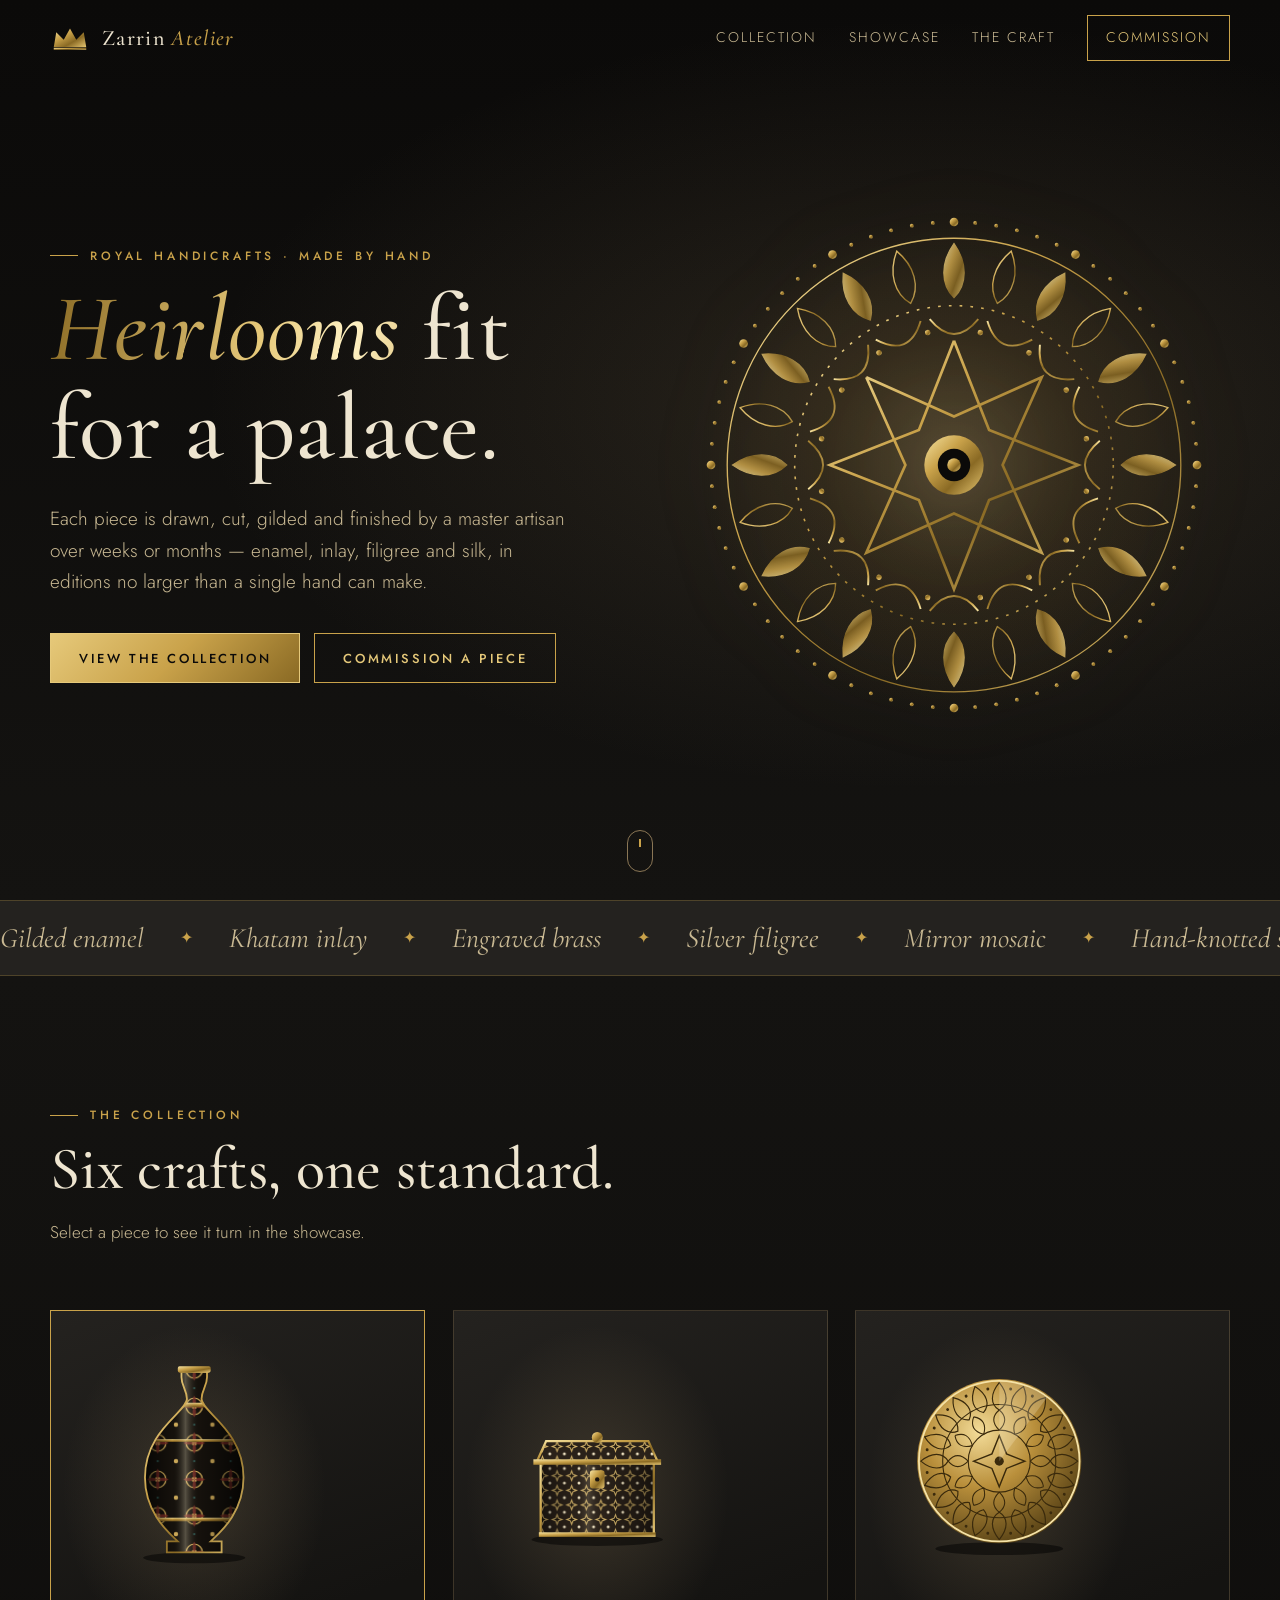
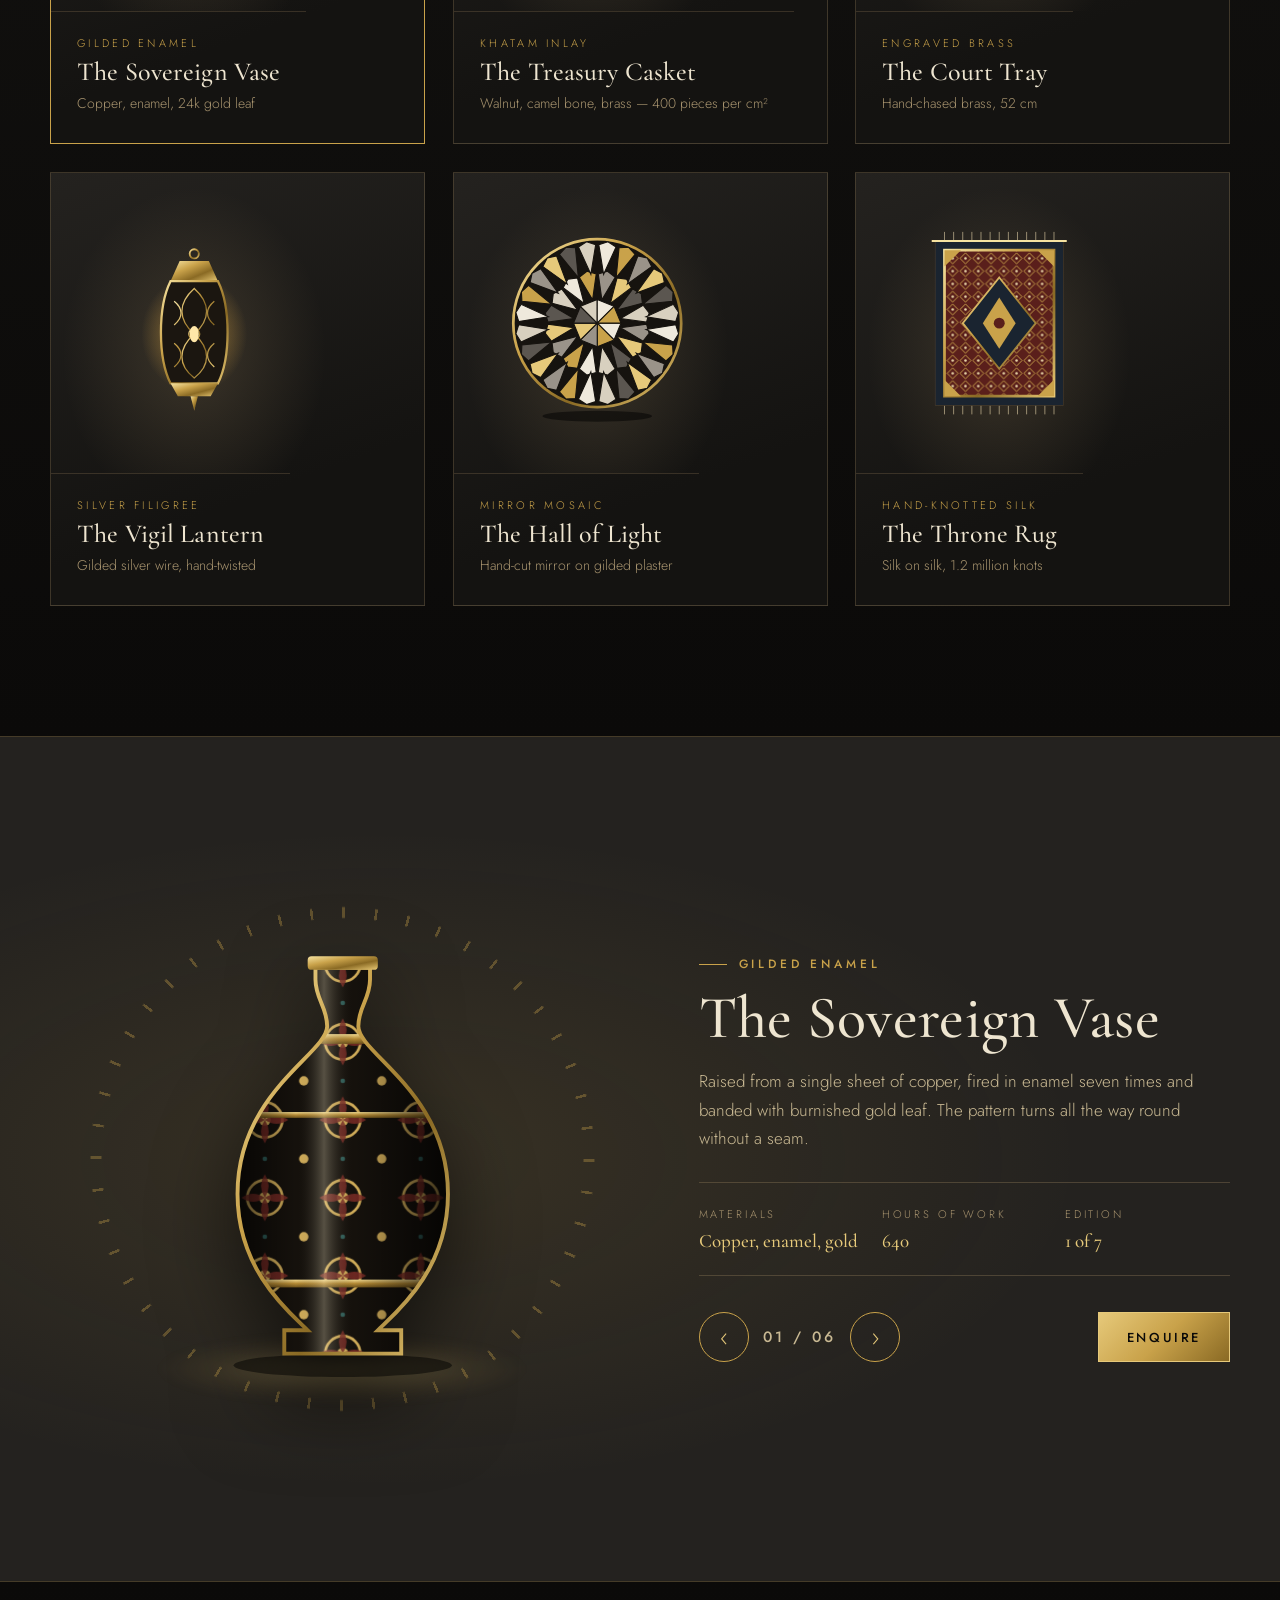
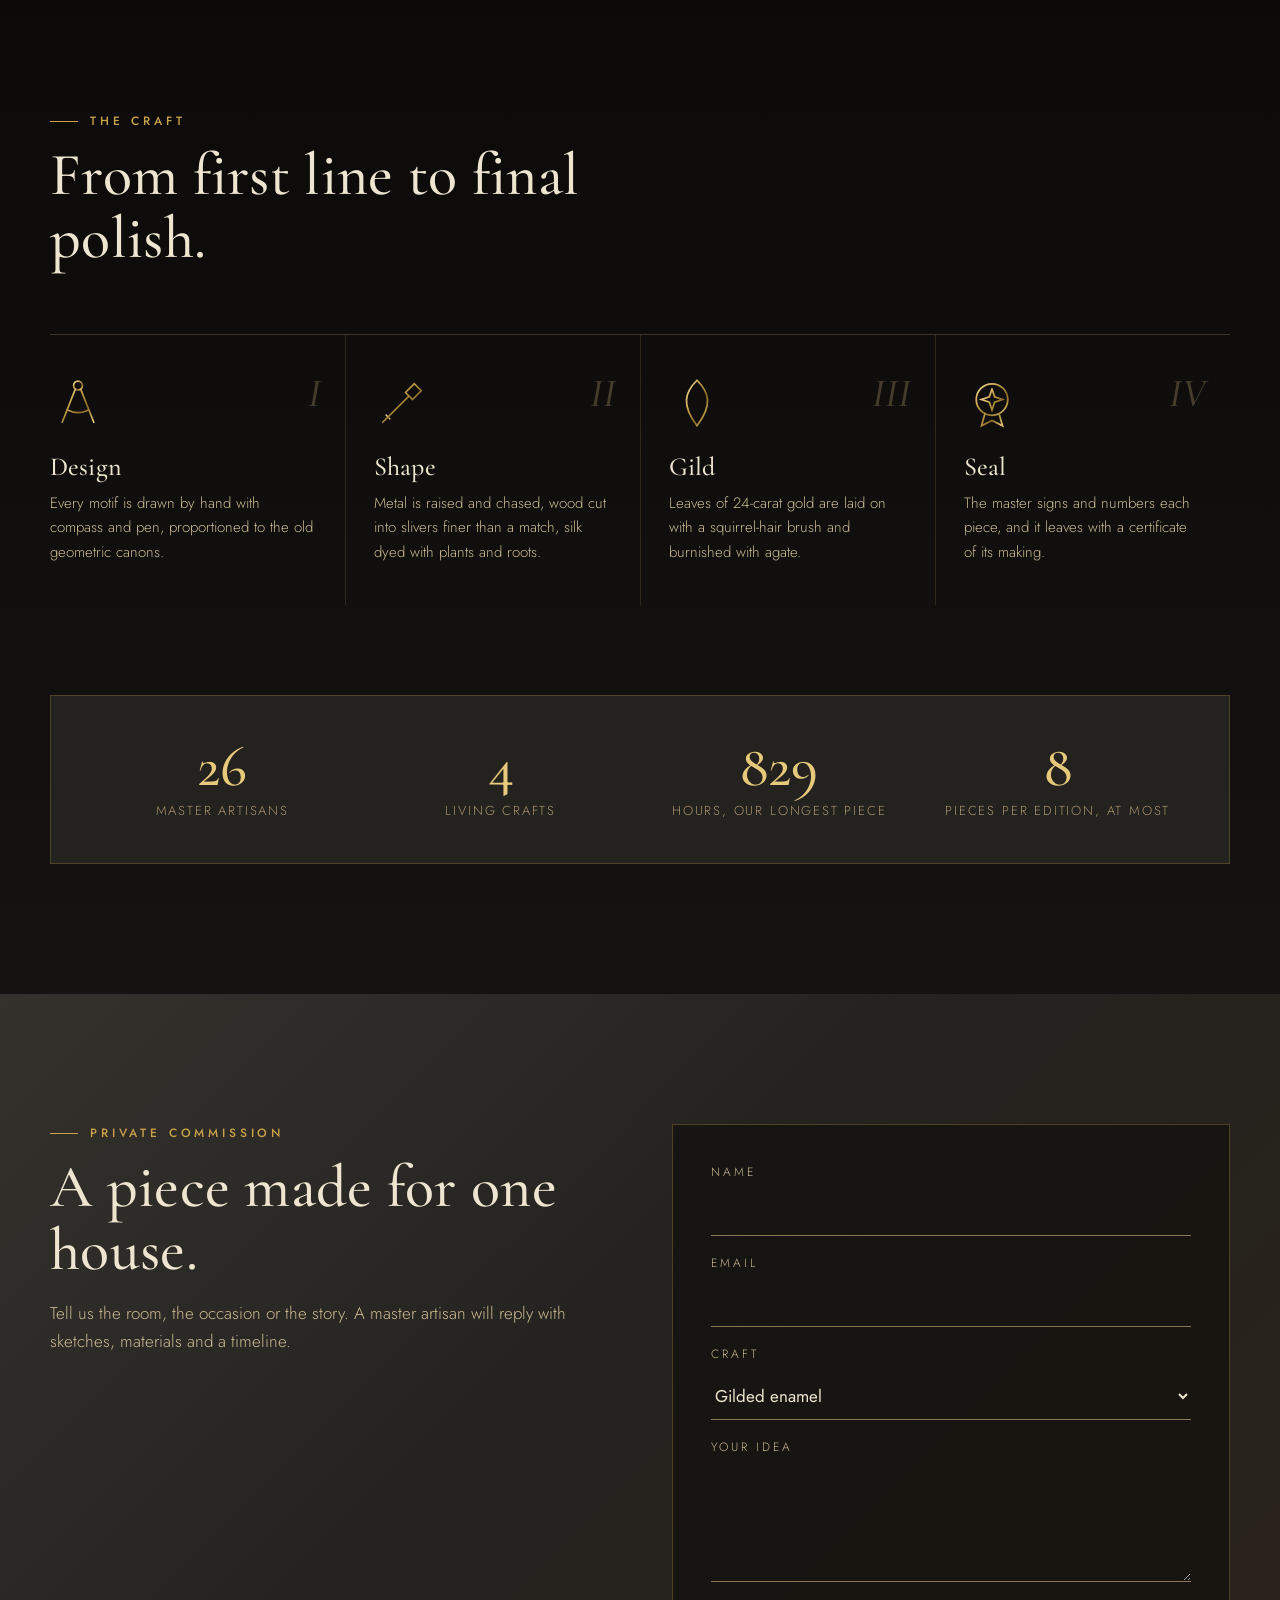
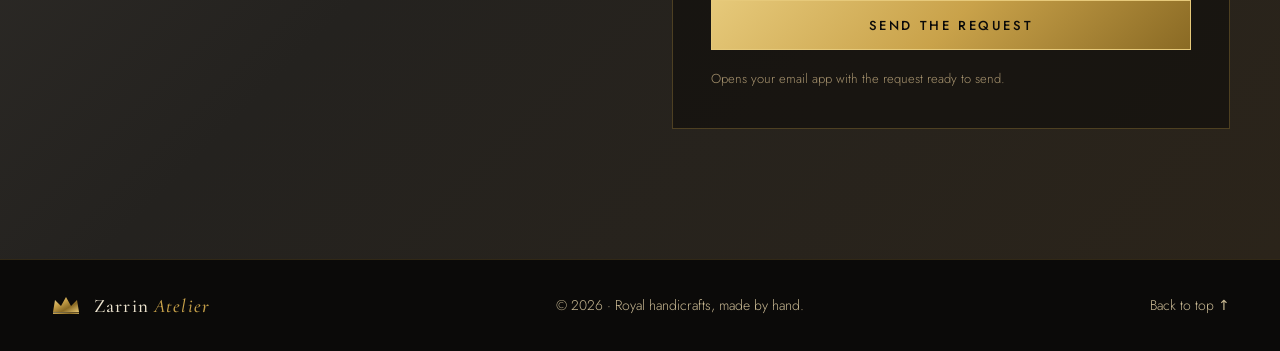
==== royal/index.html @ 79f01ee3 "Add Zarrin Atelier royal handicrafts page at /royal A standalone page in gold, dark gray, dark beige" ====
<!doctype html>
<html lang="en">
<head>
  <meta charset="utf-8">
  <meta name="viewport" content="width=device-width, initial-scale=1">
  <title>Zarrin Atelier — Royal handicrafts</title>
  <meta name="description" content="Zarrin Atelier: royal art pieces made by hand — gilded enamel, inlaid khatam, engraved brass, filigree, mirror mosaic and silk.">
  <meta name="theme-color" content="#0b0a09">
  <link rel="icon" href="data:image/svg+xml,%3Csvg xmlns='http://www.w3.org/2000/svg' viewBox='0 0 64 64'%3E%3Crect width='64' height='64' rx='14' fill='%230b0a09'/%3E%3Cpath d='M12 44 L16 22 L26 32 L32 16 L38 32 L48 22 L52 44 Z' fill='%23c9a24a'/%3E%3C/svg%3E">
  <link rel="preconnect" href="https://fonts.googleapis.com">
  <link rel="preconnect" href="https://fonts.gstatic.com" crossorigin>
  <link href="https://fonts.googleapis.com/css2?family=Cormorant+Garamond:ital,wght@0,400;0,500;0,600;1,400&family=Jost:wght@300;400;500&display=swap" rel="stylesheet">
  <link rel="stylesheet" href="/royal/royal.css?v=1">
  <script>document.documentElement.className += " js";</script>
</head>
<body>

<!-- Shared gold gradients and patterns used by every piece -->
<svg class="defs" aria-hidden="true" width="0" height="0">
  <defs>
    <linearGradient id="gGold" x1="0" y1="0" x2="1" y2="1">
      <stop offset="0" stop-color="#f6e3a1"/>
      <stop offset=".35" stop-color="#c9a24a"/>
      <stop offset=".65" stop-color="#8a6a24"/>
      <stop offset="1" stop-color="#e8c873"/>
    </linearGradient>
    <linearGradient id="gGoldV" x1="0" y1="0" x2="0" y2="1">
      <stop offset="0" stop-color="#f1d98e"/>
      <stop offset=".5" stop-color="#b48a35"/>
      <stop offset="1" stop-color="#6e531c"/>
    </linearGradient>
    <linearGradient id="gCylinder" x1="0" y1="0" x2="1" y2="0">
      <stop offset="0" stop-color="#000" stop-opacity=".78"/>
      <stop offset=".3" stop-color="#000" stop-opacity="0"/>
      <stop offset=".42" stop-color="#fff3d0" stop-opacity=".28"/>
      <stop offset=".55" stop-color="#000" stop-opacity="0"/>
      <stop offset="1" stop-color="#000" stop-opacity=".82"/>
    </linearGradient>
    <linearGradient id="gSheen" x1="0" y1="0" x2="1" y2="0">
      <stop offset="0" stop-color="#fff" stop-opacity="0"/>
      <stop offset=".5" stop-color="#fff6d8" stop-opacity=".55"/>
      <stop offset="1" stop-color="#fff" stop-opacity="0"/>
    </linearGradient>
    <radialGradient id="gGlow" cx=".5" cy=".5" r=".5">
      <stop offset="0" stop-color="#ffe3a0" stop-opacity=".95"/>
      <stop offset=".5" stop-color="#d9a441" stop-opacity=".35"/>
      <stop offset="1" stop-color="#d9a441" stop-opacity="0"/>
    </radialGradient>
    <radialGradient id="gBrass" cx=".38" cy=".32" r=".75">
      <stop offset="0" stop-color="#f3dc98"/>
      <stop offset=".45" stop-color="#b98f3b"/>
      <stop offset="1" stop-color="#4f3b12"/>
    </radialGradient>
    <pattern id="pEnamel" width="40" height="40" patternUnits="userSpaceOnUse">
      <rect width="40" height="40" fill="#15110c"/>
      <circle cx="20" cy="20" r="9" fill="none" stroke="#d4af5a" stroke-width="1.4"/>
      <circle cx="20" cy="20" r="3" fill="#d4af5a"/>
      <path d="M20 8 q4 6 0 12 q-4 -6 0 -12 M20 32 q4 -6 0 -12 q-4 6 0 12 M8 20 q6 4 12 0 q-6 -4 -12 0 M32 20 q-6 4 -12 0 q6 -4 12 0" fill="#7a2a24" opacity=".85"/>
      <circle cx="0" cy="0" r="2.4" fill="#d4af5a"/><circle cx="40" cy="0" r="2.4" fill="#d4af5a"/>
      <circle cx="0" cy="40" r="2.4" fill="#d4af5a"/><circle cx="40" cy="40" r="2.4" fill="#d4af5a"/>
      <circle cx="20" cy="0" r="1.2" fill="#2f5f5a"/><circle cx="20" cy="40" r="1.2" fill="#2f5f5a"/>
    </pattern>
    <pattern id="pKhatam" width="16" height="16" patternUnits="userSpaceOnUse">
      <rect width="16" height="16" fill="#2a2119"/>
      <polygon points="8,1 9.8,6.2 15,8 9.8,9.8 8,15 6.2,9.8 1,8 6.2,6.2" fill="#d6b56a"/>
      <polygon points="8,4.5 9,7 11.5,8 9,9 8,11.5 7,9 4.5,8 7,7" fill="#1a140e"/>
      <circle cx="0" cy="0" r="1.6" fill="#efe2c2"/><circle cx="16" cy="0" r="1.6" fill="#efe2c2"/>
      <circle cx="0" cy="16" r="1.6" fill="#efe2c2"/><circle cx="16" cy="16" r="1.6" fill="#efe2c2"/>
    </pattern>
    <pattern id="pWeave" width="14" height="14" patternUnits="userSpaceOnUse">
      <rect width="14" height="14" fill="#5a1f1b"/>
      <path d="M7 1 L13 7 L7 13 L1 7 Z" fill="none" stroke="#c9a24a" stroke-width="1"/>
      <circle cx="7" cy="7" r="1.4" fill="#e8d6a8"/>
    </pattern>
    <clipPath id="cVase">
      <path d="M86 22 h28 v6 c0 10 -6 14 -6 24 c0 14 46 34 46 86 c0 40 -28 62 -36 70 h12 v12 h-60 v-12 h12 c-8 -8 -36 -30 -36 -70 c0 -52 46 -72 46 -86 c0 -10 -6 -14 -6 -24 z"/>
    </clipPath>
    <clipPath id="cTray"><circle cx="100" cy="120" r="88"/></clipPath>
  </defs>
</svg>

<canvas id="dust" aria-hidden="true"></canvas>

<header class="top" id="top">
  <div class="wrap top-in">
    <a href="#top" class="mark" aria-label="Zarrin Atelier home">
      <svg viewBox="0 0 64 40" aria-hidden="true"><path d="M6 34 L10 10 L22 22 L32 4 L42 22 L54 10 L58 34 Z" fill="url(#gGold)"/><rect x="6" y="35" width="52" height="3" fill="url(#gGold)"/></svg>
      <span>Zarrin <em>Atelier</em></span>
    </a>
    <nav class="nav" id="nav">
      <a href="#collection">Collection</a>
      <a href="#showcase">Showcase</a>
      <a href="#craft">The craft</a>
      <a href="#commission" class="nav-cta">Commission</a>
    </nav>
    <button class="burger" id="burger" aria-label="Menu" aria-expanded="false" aria-controls="nav"><span></span><span></span></button>
  </div>
</header>

<main>

<!-- Hero -->
<section class="hero">
  <div class="wrap hero-in">
    <div class="hero-copy">
      <p class="eyebrow reveal">Royal handicrafts · Made by hand</p>
      <h1 class="reveal"><span class="gold-text">Heirlooms</span> fit for a palace.</h1>
      <p class="lede reveal">Each piece is drawn, cut, gilded and finished by a master artisan over weeks or months — enamel, inlay, filigree and silk, in editions no larger than a single hand can make.</p>
      <div class="hero-actions reveal">
        <a class="btn btn-gold" href="#collection">View the collection</a>
        <a class="btn btn-ghost" href="#commission">Commission a piece</a>
      </div>
    </div>

    <div class="medallion" aria-hidden="true">
      <svg viewBox="-200 -200 400 400">
        <circle r="190" fill="url(#gGlow)" opacity=".18"/>
        <g class="m-ring m-ring-1" id="ringDots"></g>
        <circle r="168" fill="none" stroke="url(#gGold)" stroke-width="1"/>
        <g class="m-ring m-ring-2" id="ringPetals"></g>
        <circle r="118" fill="none" stroke="url(#gGold)" stroke-width="1.2" stroke-dasharray="2 6"/>
        <g class="m-ring m-ring-3" id="ringArcs"></g>
        <path class="m-star draw" pathLength="1" d="M0 -92 L26 -26 L92 0 L26 26 L0 92 L-26 26 L-92 0 L-26 -26 Z M-65 -65 L0 -36 L65 -65 L36 0 L65 65 L0 36 L-65 65 L-36 0 Z" fill="none" stroke="url(#gGold)" stroke-width="2"/>
        <circle class="m-core" r="22" fill="url(#gGold)"/>
        <circle r="12" fill="#0b0a09"/>
        <circle r="5" fill="url(#gGold)"/>
      </svg>
    </div>
  </div>
  <a href="#collection" class="scroll-cue" aria-label="Scroll to the collection"><span></span></a>
</section>

<div class="marquee" aria-hidden="true">
  <div class="marquee-track">
    <span>Gilded enamel</span><i>✦</i><span>Khatam inlay</span><i>✦</i><span>Engraved brass</span><i>✦</i><span>Silver filigree</span><i>✦</i><span>Mirror mosaic</span><i>✦</i><span>Hand-knotted silk</span><i>✦</i>
    <span>Gilded enamel</span><i>✦</i><span>Khatam inlay</span><i>✦</i><span>Engraved brass</span><i>✦</i><span>Silver filigree</span><i>✦</i><span>Mirror mosaic</span><i>✦</i><span>Hand-knotted silk</span><i>✦</i>
  </div>
</div>

<!-- Collection -->
<section class="section" id="collection">
  <div class="wrap">
    <div class="section-head reveal">
      <p class="eyebrow">The collection</p>
      <h2>Six crafts, one standard.</h2>
      <p class="muted">Select a piece to see it turn in the showcase.</p>
    </div>

    <div class="grid" id="grid">

      <button class="piece reveal" data-piece="vase">
        <div class="piece-art">
          <svg viewBox="0 0 200 240" class="art art-vase">
            <ellipse cx="100" cy="226" rx="56" ry="6" fill="#000" opacity=".5"/>
            <g clip-path="url(#cVase)">
              <g class="spin"><rect x="40" y="0" width="170" height="240" fill="url(#pEnamel)"/></g>
              <rect x="40" y="56" width="120" height="5" fill="url(#gGoldV)"/>
              <rect x="40" y="96" width="120" height="3" fill="url(#gGoldV)"/>
              <rect x="40" y="182" width="120" height="4" fill="url(#gGoldV)"/>
              <rect x="40" y="0" width="120" height="240" fill="url(#gCylinder)"/>
              <rect class="sheen" x="-60" y="0" width="50" height="240" fill="url(#gSheen)"/>
            </g>
            <path d="M86 22 h28 v6 c0 10 -6 14 -6 24 c0 14 46 34 46 86 c0 40 -28 62 -36 70 h12 v12 h-60 v-12 h12 c-8 -8 -36 -30 -36 -70 c0 -52 46 -72 46 -86 c0 -10 -6 -14 -6 -24 z" fill="none" stroke="url(#gGold)" stroke-width="2"/>
            <rect x="82" y="16" width="36" height="7" rx="2" fill="url(#gGold)"/>
          </svg>
        </div>
        <div class="piece-info">
          <span class="piece-craft">Gilded enamel</span>
          <h3>The Sovereign Vase</h3>
          <span class="piece-meta">Copper, enamel, 24k gold leaf</span>
        </div>
      </button>

      <button class="piece reveal" data-piece="box">
        <div class="piece-art">
          <svg viewBox="0 0 200 240" class="art art-box">
            <ellipse cx="100" cy="206" rx="72" ry="7" fill="#000" opacity=".5"/>
            <g class="box-glow"><ellipse cx="100" cy="112" rx="58" ry="22" fill="url(#gGlow)"/></g>
            <rect x="38" y="120" width="124" height="80" fill="url(#pKhatam)"/>
            <rect x="38" y="120" width="124" height="80" fill="url(#gCylinder)" opacity=".55"/>
            <rect x="38" y="120" width="124" height="80" fill="none" stroke="url(#gGold)" stroke-width="2.5"/>
            <rect x="92" y="130" width="16" height="20" rx="3" fill="url(#gGold)"/>
            <circle cx="100" cy="140" r="2.4" fill="#1a140e"/>
            <g class="lid">
              <polygon points="34,120 166,120 156,98 44,98" fill="url(#pKhatam)"/>
              <polygon points="34,120 166,120 156,98 44,98" fill="none" stroke="url(#gGold)" stroke-width="2.5"/>
              <rect x="30" y="118" width="140" height="6" fill="url(#gGold)"/>
              <circle cx="100" cy="94" r="6" fill="url(#gGold)"/>
            </g>
            <rect x="36" y="198" width="128" height="5" fill="url(#gGold)"/>
          </svg>
        </div>
        <div class="piece-info">
          <span class="piece-craft">Khatam inlay</span>
          <h3>The Treasury Casket</h3>
          <span class="piece-meta">Walnut, camel bone, brass — 400 pieces per cm²</span>
        </div>
      </button>

      <button class="piece reveal" data-piece="tray">
        <div class="piece-art">
          <svg viewBox="0 0 200 240" class="art art-tray">
            <ellipse cx="100" cy="216" rx="70" ry="7" fill="#000" opacity=".5"/>
            <circle cx="100" cy="120" r="90" fill="url(#gBrass)"/>
            <g clip-path="url(#cTray)">
              <g class="tray-outer"></g>
              <circle cx="100" cy="120" r="62" fill="none" stroke="#3a2a0c" stroke-width="1.2"/>
              <g class="tray-inner"></g>
              <circle cx="100" cy="120" r="34" fill="none" stroke="#3a2a0c" stroke-width="1.2"/>
              <path d="M100 92 L108 112 L128 120 L108 128 L100 148 L92 128 L72 120 L92 112 Z" fill="none" stroke="#3a2a0c" stroke-width="1.6"/>
              <circle cx="100" cy="120" r="5" fill="#3a2a0c"/>
              <g class="tray-sheen"><path d="M100 120 L100 20 A100 100 0 0 1 160 40 Z" fill="#fff6d8" opacity=".22"/></g>
            </g>
            <circle cx="100" cy="120" r="88" fill="none" stroke="#f5e2a6" stroke-width="2"/>
          </svg>
        </div>
        <div class="piece-info">
          <span class="piece-craft">Engraved brass</span>
          <h3>The Court Tray</h3>
          <span class="piece-meta">Hand-chased brass, 52 cm</span>
        </div>
      </button>

      <button class="piece reveal" data-piece="lantern">
        <div class="piece-art">
          <svg viewBox="0 0 200 240" class="art art-lantern">
            <g class="swing">
              <line x1="100" y1="0" x2="100" y2="40" stroke="url(#gGold)" stroke-width="2"/>
              <circle cx="100" cy="44" r="5" fill="none" stroke="url(#gGold)" stroke-width="2"/>
              <ellipse class="flame" cx="100" cy="132" rx="58" ry="64" fill="url(#gGlow)"/>
              <path d="M84 52 h32 l10 22 h-52 z" fill="url(#gGold)"/>
              <path d="M74 74 h52 c14 28 14 84 0 112 h-52 c-14 -28 -14 -84 0 -112 z" fill="#1b1610" stroke="url(#gGold)" stroke-width="2.5"/>
              <g fill="none" stroke="url(#gGold)" stroke-width="1.4" class="filigree">
                <path d="M100 82 c18 16 18 34 0 50 c-18 -16 -18 -34 0 -50 z"/>
                <path d="M100 132 c18 16 18 34 0 48 c-18 -14 -18 -32 0 -48 z"/>
                <path d="M78 96 c10 8 10 18 0 26 M122 96 c-10 8 -10 18 0 26 M78 142 c10 8 10 18 0 26 M122 142 c-10 8 -10 18 0 26"/>
                <circle cx="100" cy="132" r="6"/>
              </g>
              <ellipse class="flame-core" cx="100" cy="132" rx="5" ry="9" fill="#ffe7a8"/>
              <path d="M74 186 h52 l-8 14 h-36 z" fill="url(#gGold)"/>
              <path d="M96 200 h8 l-4 16 z" fill="url(#gGold)"/>
            </g>
          </svg>
        </div>
        <div class="piece-info">
          <span class="piece-craft">Silver filigree</span>
          <h3>The Vigil Lantern</h3>
          <span class="piece-meta">Gilded silver wire, hand-twisted</span>
        </div>
      </button>

      <button class="piece reveal" data-piece="mirror">
        <div class="piece-art">
          <svg viewBox="0 0 200 240" class="art art-mirror">
            <ellipse cx="100" cy="222" rx="60" ry="6" fill="#000" opacity=".5"/>
            <circle cx="100" cy="120" r="92" fill="#16130f" stroke="url(#gGold)" stroke-width="3"/>
            <g class="shards"></g>
            <circle cx="100" cy="120" r="92" fill="none" stroke="url(#gGold)" stroke-width="1" stroke-dasharray="1 5"/>
          </svg>
        </div>
        <div class="piece-info">
          <span class="piece-craft">Mirror mosaic</span>
          <h3>The Hall of Light</h3>
          <span class="piece-meta">Hand-cut mirror on gilded plaster</span>
        </div>
      </button>

      <button class="piece reveal" data-piece="carpet">
        <div class="piece-art">
          <svg viewBox="0 0 200 240" class="art art-carpet">
            <defs>
              <clipPath id="cWeave"><rect class="weave-mask" x="30" y="30" width="140" height="180"/></clipPath>
            </defs>
            <g stroke="#d8c7a0" stroke-width="1" opacity=".7">
              <path d="M40 30 v-10 M50 30 v-10 M60 30 v-10 M70 30 v-10 M80 30 v-10 M90 30 v-10 M100 30 v-10 M110 30 v-10 M120 30 v-10 M130 30 v-10 M140 30 v-10 M150 30 v-10 M160 30 v-10"/>
              <path d="M40 210 v10 M50 210 v10 M60 210 v10 M70 210 v10 M80 210 v10 M90 210 v10 M100 210 v10 M110 210 v10 M120 210 v10 M130 210 v10 M140 210 v10 M150 210 v10 M160 210 v10"/>
            </g>
            <rect x="30" y="30" width="140" height="180" fill="#231c15" stroke="#4a3e2e" stroke-width="1"/>
            <g clip-path="url(#cWeave)">
              <rect x="30" y="30" width="140" height="180" fill="#1a2430"/>
              <rect x="40" y="40" width="120" height="160" fill="url(#pWeave)"/>
              <rect x="40" y="40" width="120" height="160" fill="none" stroke="url(#gGold)" stroke-width="3"/>
              <path d="M100 70 L140 120 L100 170 L60 120 Z" fill="#1a2430" stroke="url(#gGold)" stroke-width="2"/>
              <path d="M100 92 L118 120 L100 148 L82 120 Z" fill="#c9a24a"/>
              <circle cx="100" cy="120" r="6" fill="#5a1f1b"/>
              <path d="M40 40 l18 0 l-18 18 z M160 40 l-18 0 l18 18 z M40 200 l18 0 l-18 -18 z M160 200 l-18 0 l18 -18 z" fill="#c9a24a"/>
            </g>
            <line class="shuttle" x1="26" x2="174" y1="30" y2="30" stroke="#f6e3a1" stroke-width="2"/>
          </svg>
        </div>
        <div class="piece-info">
          <span class="piece-craft">Hand-knotted silk</span>
          <h3>The Throne Rug</h3>
          <span class="piece-meta">Silk on silk, 1.2 million knots</span>
        </div>
      </button>

    </div>
  </div>
</section>

<!-- Showcase -->
<section class="section showcase" id="showcase">
  <div class="wrap showcase-in">
    <div class="stage reveal" id="stage" aria-live="polite">
      <div class="stage-plinth"></div>
      <div class="stage-art" id="stageArt"></div>
      <div class="stage-ring"></div>
    </div>
    <div class="stage-copy reveal">
      <p class="eyebrow" id="sCraft">Gilded enamel</p>
      <h2 id="sName">The Sovereign Vase</h2>
      <p class="muted" id="sStory"></p>
      <dl class="specs">
        <div><dt>Materials</dt><dd id="sMat"></dd></div>
        <div><dt>Hours of work</dt><dd id="sHours"></dd></div>
        <div><dt>Edition</dt><dd id="sEd"></dd></div>
      </dl>
      <div class="stage-nav">
        <button class="round" id="prev" aria-label="Previous piece">‹</button>
        <span class="stage-count" id="sCount">01 / 06</span>
        <button class="round" id="next" aria-label="Next piece">›</button>
        <a class="btn btn-gold" href="#commission" id="sAsk">Enquire</a>
      </div>
    </div>
  </div>
</section>

<!-- Craft -->
<section class="section" id="craft">
  <div class="wrap">
    <div class="section-head reveal">
      <p class="eyebrow">The craft</p>
      <h2>From first line to final polish.</h2>
    </div>
    <ol class="steps">
      <li class="step reveal">
        <svg viewBox="0 0 64 64" aria-hidden="true"><g class="draw-on" fill="none" stroke="url(#gGold)" stroke-width="2" stroke-linecap="round"><circle cx="32" cy="12" r="5" pathLength="1"/><path d="M29 16 L14 54 M35 16 L50 54 M20 40 Q32 46 44 40" pathLength="1"/></g></svg>
        <span class="step-n">I</span>
        <h3>Design</h3>
        <p>Every motif is drawn by hand with compass and pen, proportioned to the old geometric canons.</p>
      </li>
      <li class="step reveal">
        <svg viewBox="0 0 64 64" aria-hidden="true"><g class="draw-on" fill="none" stroke="url(#gGold)" stroke-width="2" stroke-linecap="round"><path d="M10 54 L40 24 M36 20 L44 28 L54 18 L46 10 Z" pathLength="1"/><path d="M14 46 l4 4" pathLength="1"/></g></svg>
        <span class="step-n">II</span>
        <h3>Shape</h3>
        <p>Metal is raised and chased, wood cut into slivers finer than a match, silk dyed with plants and roots.</p>
      </li>
      <li class="step reveal">
        <svg viewBox="0 0 64 64" aria-hidden="true"><g class="draw-on" fill="none" stroke="url(#gGold)" stroke-width="2" stroke-linecap="round"><path d="M32 6 C46 20 50 34 32 58 C14 34 18 20 32 6 Z" pathLength="1"/><path d="M32 18 V50" pathLength="1"/></g></svg>
        <span class="step-n">III</span>
        <h3>Gild</h3>
        <p>Leaves of 24-carat gold are laid on with a squirrel-hair brush and burnished with agate.</p>
      </li>
      <li class="step reveal">
        <svg viewBox="0 0 64 64" aria-hidden="true"><g class="draw-on" fill="none" stroke="url(#gGold)" stroke-width="2" stroke-linecap="round"><circle cx="32" cy="28" r="18" pathLength="1"/><path d="M32 16 L35 25 L44 28 L35 31 L32 40 L29 31 L20 28 L29 25 Z M24 44 L20 58 L32 52 L44 58 L40 44" pathLength="1"/></g></svg>
        <span class="step-n">IV</span>
        <h3>Seal</h3>
        <p>The master signs and numbers each piece, and it leaves with a certificate of its making.</p>
      </li>
    </ol>

    <div class="stats reveal">
      <div><strong data-count="38">0</strong><span>master artisans</span></div>
      <div><strong data-count="6">0</strong><span>living crafts</span></div>
      <div><strong data-count="1200">0</strong><span>hours, our longest piece</span></div>
      <div><strong data-count="12">0</strong><span>pieces per edition, at most</span></div>
    </div>
  </div>
</section>

<!-- Commission -->
<section class="section commission" id="commission">
  <div class="wrap commission-in">
    <div class="reveal">
      <p class="eyebrow">Private commission</p>
      <h2>A piece made for one house.</h2>
      <p class="muted">Tell us the room, the occasion or the story. A master artisan will reply with sketches, materials and a timeline.</p>
    </div>
    <form class="form reveal" id="form">
      <label>Name<input name="name" required autocomplete="name"></label>
      <label>Email<input name="email" type="email" required autocomplete="email"></label>
      <label>Craft
        <select name="craft">
          <option>Gilded enamel</option><option>Khatam inlay</option><option>Engraved brass</option>
          <option>Silver filigree</option><option>Mirror mosaic</option><option>Hand-knotted silk</option><option>Not sure yet</option>
        </select>
      </label>
      <label>Your idea<textarea name="idea" rows="4" required></textarea></label>
      <button class="btn btn-gold" type="submit">Send the request</button>
      <p class="form-note" id="formNote">Opens your email app with the request ready to send.</p>
    </form>
  </div>
</section>

</main>

<footer class="foot">
  <div class="wrap foot-in">
    <span class="mark mark-sm"><svg viewBox="0 0 64 40" aria-hidden="true"><path d="M6 34 L10 10 L22 22 L32 4 L42 22 L54 10 L58 34 Z" fill="url(#gGold)"/><rect x="6" y="35" width="52" height="3" fill="url(#gGold)"/></svg><span>Zarrin <em>Atelier</em></span></span>
    <span class="muted">© <span id="year">2026</span> · Royal handicrafts, made by hand.</span>
    <a href="#top" class="muted">Back to top ↑</a>
  </div>
</footer>

<script src="/royal/royal.js?v=1"></script>
</body>
</html>
---- royal/royal.css ----
/* Zarrin Atelier — gold, dark gray, dark beige and black */
:root {
  --black: #0b0a09;
  --coal: #141311;
  --gray: #24221f;
  --gray-2: #34312d;
  --beige: #8a7655;
  --beige-2: #a8946f;
  --beige-3: #c9b993;
  --gold: #c9a24a;
  --gold-2: #e6c97a;
  --gold-3: #8a6a24;
  --ivory: #eee5d0;
  --serif: "Cormorant Garamond", "Times New Roman", serif;
  --sans: "Jost", system-ui, sans-serif;
  --ease: cubic-bezier(.2, .7, .2, 1);
}

*, *::before, *::after { box-sizing: border-box; }
html { scroll-behavior: smooth; overflow-x: clip; }
body {
  margin: 0; background: var(--black); color: var(--ivory);
  font: 300 17px/1.65 var(--sans); -webkit-font-smoothing: antialiased; overflow-x: hidden;
}
img, svg { display: block; max-width: 100%; }
a { color: inherit; text-decoration: none; }
button { font: inherit; color: inherit; }
.defs { position: absolute; width: 0; height: 0; overflow: hidden; }
.wrap { width: min(1180px, 100% - 32px); margin-inline: auto; }
.muted { color: var(--beige-3); }
.eyebrow {
  margin: 0 0 14px; font: 500 12px var(--sans); letter-spacing: .32em; text-transform: uppercase; color: var(--gold);
  display: flex; align-items: center; gap: 12px;
}
.eyebrow::before { content: ""; width: 28px; height: 1px; background: var(--gold); }
h1, h2, h3 { font-family: var(--serif); font-weight: 500; line-height: 1.05; margin: 0; letter-spacing: .005em; }
h1 { font-size: clamp(46px, 7.4vw, 96px); }
h2 { font-size: clamp(36px, 4.8vw, 60px); margin-bottom: 14px; }
h3 { font-size: 26px; }

.gold-text {
  background: linear-gradient(100deg, var(--gold-3) 0%, var(--gold-2) 25%, #fff2c4 35%, var(--gold) 50%, var(--gold-3) 70%, var(--gold-2) 100%);
  background-size: 250% 100%; -webkit-background-clip: text; background-clip: text; color: transparent;
  animation: shimmer 6s linear infinite; font-style: italic;
}
@keyframes shimmer { to { background-position: -250% 0; } }

/* Gold dust */
#dust { position: fixed; inset: 0; width: 100%; height: 100%; pointer-events: none; z-index: 0; }
main, .foot, .top { position: relative; z-index: 1; }

/* Header */
.top { position: fixed; inset: 0 0 auto; z-index: 20; transition: background .4s, border-color .4s; border-bottom: 1px solid transparent; }
.top.scrolled { background: rgba(11, 10, 9, .82); backdrop-filter: blur(10px); border-color: rgba(201, 162, 74, .18); }
.top-in { display: flex; align-items: center; height: 76px; gap: 24px; }
.mark { display: flex; align-items: center; gap: 12px; font: 500 22px var(--serif); letter-spacing: .06em; }
.mark svg { width: 40px; }
.mark em { color: var(--gold); font-style: italic; }
.mark-sm { font-size: 19px; }
.mark-sm svg { width: 32px; }
.nav { margin-inline-start: auto; display: flex; gap: 32px; align-items: center; font-size: 14px; letter-spacing: .14em; text-transform: uppercase; }
.nav a { position: relative; color: var(--beige-3); transition: color .3s; }
.nav a:hover { color: var(--gold-2); }
.nav a:not(.nav-cta)::after { content: ""; position: absolute; left: 0; right: 0; bottom: -6px; height: 1px; background: var(--gold); transform: scaleX(0); transition: transform .4s var(--ease); }
.nav a:hover::after { transform: scaleX(1); }
.nav-cta { border: 1px solid var(--gold); padding: 10px 18px; color: var(--gold-2) !important; }
.nav-cta:hover { background: var(--gold); color: var(--black) !important; }
.burger { display: none; margin-inline-start: auto; background: none; border: 0; width: 44px; height: 44px; cursor: pointer; }
.burger span { display: block; height: 1px; background: var(--gold); margin: 7px 8px; transition: transform .3s; }
.burger[aria-expanded="true"] span:first-child { transform: translateY(4px) rotate(45deg); }
.burger[aria-expanded="true"] span:last-child { transform: translateY(-4px) rotate(-45deg); }

/* Buttons */
.btn {
  display: inline-flex; align-items: center; justify-content: center; min-height: 50px; padding: 0 28px; cursor: pointer;
  font: 500 13px var(--sans); letter-spacing: .2em; text-transform: uppercase; border: 1px solid var(--gold); transition: .35s var(--ease);
  position: relative; overflow: hidden;
}
.btn-gold { background: linear-gradient(135deg, var(--gold-2), var(--gold) 50%, var(--gold-3)); color: var(--black); border-color: var(--gold-2); }
.btn-gold::after { content: ""; position: absolute; inset: 0; background: linear-gradient(100deg, transparent 30%, rgba(255,255,255,.55) 50%, transparent 70%); transform: translateX(-120%); transition: transform .8s var(--ease); }
.btn-gold:hover::after { transform: translateX(120%); }
.btn-gold:hover { box-shadow: 0 10px 30px -10px rgba(201, 162, 74, .7); }
.btn-ghost { color: var(--gold-2); background: transparent; }
.btn-ghost:hover { background: rgba(201, 162, 74, .1); }

/* Hero */
.hero {
  min-height: 100vh; min-height: 100svh; display: grid; align-items: center; padding: 110px 0 80px; position: relative;
  background: radial-gradient(ellipse at 72% 45%, rgba(138, 118, 85, .22), transparent 55%), linear-gradient(180deg, var(--black), var(--coal));
}
.hero-in { display: grid; grid-template-columns: 1.05fr 1fr; gap: 48px; align-items: center; }
.lede { font-size: 19px; color: var(--beige-3); max-width: 520px; margin: 26px 0 36px; }
.hero-actions { display: flex; gap: 14px; flex-wrap: wrap; }

.medallion { position: relative; aspect-ratio: 1; width: 100%; max-width: 540px; justify-self: center; }
.medallion svg { width: 100%; height: 100%; overflow: visible; filter: drop-shadow(0 0 40px rgba(201, 162, 74, .18)); }
.m-ring { transform-origin: 0 0; transform-box: view-box; }
.m-ring-1 { animation: spin 90s linear infinite; }
.m-ring-2 { animation: spin 60s linear infinite reverse; }
.m-ring-3 { animation: spin 40s linear infinite; }
.m-star { stroke-dasharray: 1; stroke-dashoffset: 1; animation: draw 3.2s .4s var(--ease) forwards; }
.m-core { animation: pulse 4s ease-in-out infinite; transform-origin: 0 0; transform-box: view-box; }
@keyframes spin { to { transform: rotate(360deg); } }
@keyframes draw { to { stroke-dashoffset: 0; } }
@keyframes pulse { 50% { transform: scale(1.12); } }

.scroll-cue { position: absolute; left: 50%; bottom: 28px; width: 26px; height: 42px; border: 1px solid var(--beige); border-radius: 14px; translate: -50% 0; }
.scroll-cue span { position: absolute; left: 50%; top: 8px; width: 2px; height: 8px; background: var(--gold); translate: -50% 0; animation: cue 2s ease-in-out infinite; }
@keyframes cue { 60% { transform: translateY(14px); opacity: 0; } 100% { opacity: 0; } }

/* Marquee */
.marquee { border-block: 1px solid rgba(201, 162, 74, .25); background: var(--gray); overflow: hidden; padding: 20px 0; }
.marquee-track { display: flex; gap: 36px; width: max-content; animation: marquee 40s linear infinite;
  font: italic 400 28px var(--serif); color: var(--beige-3); white-space: nowrap; align-items: center; }
.marquee i { font-style: normal; color: var(--gold); font-size: 16px; }
@keyframes marquee { to { transform: translateX(-50%); } }

/* Sections */
.section { padding: 130px 0; position: relative; }
.section-head { max-width: 640px; margin-bottom: 64px; }

/* Collection grid */
#collection { background: linear-gradient(180deg, var(--coal), var(--black)); }
.grid { display: grid; grid-template-columns: repeat(3, 1fr); gap: 28px; }
.piece {
  text-align: start; background: linear-gradient(160deg, var(--gray) 0%, var(--coal) 70%); border: 1px solid rgba(138, 118, 85, .35);
  padding: 0; cursor: pointer; position: relative; overflow: hidden; display: flex; flex-direction: column;
  transform: perspective(900px) rotateX(var(--rx, 0deg)) rotateY(var(--ry, 0deg)); transition: transform .5s var(--ease), border-color .4s, box-shadow .4s;
}
.piece::before {
  content: ""; position: absolute; inset: 0; pointer-events: none; opacity: 0; transition: opacity .4s;
  background: radial-gradient(circle at var(--mx, 50%) var(--my, 50%), rgba(230, 201, 122, .18), transparent 45%);
}
.piece:hover, .piece:focus-visible { border-color: var(--gold); box-shadow: 0 30px 60px -30px rgba(0, 0, 0, .9), 0 0 0 1px rgba(201, 162, 74, .3); outline: none; }
.piece:hover::before { opacity: 1; }
.piece.is-active { border-color: var(--gold); }
.piece-art {
  aspect-ratio: 1 / 1.05; display: grid; place-items: center; padding: 26px;
  background: radial-gradient(ellipse at 50% 60%, rgba(138, 118, 85, .3), transparent 65%);
}
.piece-art .art { width: 78%; height: 100%; overflow: visible; transition: transform .7s var(--ease); }
.piece:hover .art { transform: translateY(-8px) scale(1.04); }
.piece-info { padding: 22px 26px 28px; border-top: 1px solid rgba(138, 118, 85, .3); display: grid; gap: 6px; }
.piece-craft { font-size: 11px; letter-spacing: .3em; text-transform: uppercase; color: var(--gold); }
.piece-meta { font-size: 14px; color: var(--beige-2); }

/* Piece motion */
.art * { transform-box: view-box; }
.art-vase .spin { animation: turn 8s linear infinite; }
@keyframes turn { to { transform: translateX(-40px); } }
.sheen { animation: sheen 5s ease-in-out infinite; }
@keyframes sheen { 0%, 40% { transform: translateX(0); } 80%, 100% { transform: translateX(300px); } }

.art-box .lid { transform-origin: 160px 98px; animation: lid 6s var(--ease) infinite; }
.art-box .box-glow { opacity: 0; animation: glow 6s var(--ease) infinite; }
@keyframes lid { 0%, 25%, 90%, 100% { transform: none; } 45%, 72% { transform: translate(6px, -22px) rotate(10deg); } }
@keyframes glow { 0%, 25%, 90%, 100% { opacity: 0; } 45%, 72% { opacity: 1; } }

.tray-outer { transform-origin: 100px 120px; animation: spin 40s linear infinite; }
.tray-inner { transform-origin: 100px 120px; animation: spin 26s linear infinite reverse; }
.tray-sheen { transform-origin: 100px 120px; animation: spin 7s linear infinite; }

.art-lantern .swing { transform-origin: 100px 0; animation: swing 5s ease-in-out infinite; }
.flame { animation: flicker 2.6s ease-in-out infinite; transform-origin: 100px 132px; }
.flame-core { animation: flicker 1.3s ease-in-out infinite; transform-origin: 100px 136px; }
@keyframes swing { 0%, 100% { transform: rotate(5deg); } 50% { transform: rotate(-5deg); } }
@keyframes flicker { 0%, 100% { opacity: .85; transform: scale(1); } 30% { opacity: 1; transform: scale(1.06); } 60% { opacity: .7; transform: scale(.96); } }

.shards polygon { animation: twinkle 3.4s ease-in-out infinite; animation-delay: var(--d, 0s); }
.shards { transform-origin: 100px 120px; animation: spin 80s linear infinite; }
@keyframes twinkle { 0%, 100% { fill-opacity: .55; } 50% { fill-opacity: 1; } }

.weave-mask { transform-origin: 100px 30px; animation: weave 7s linear infinite; }
.shuttle { animation: shuttle 7s linear infinite; }
@keyframes weave { 0% { transform: scaleY(0); } 70%, 92% { transform: scaleY(1); } 100% { transform: scaleY(1); opacity: 1; } }
@keyframes shuttle { 0% { transform: translateY(0); opacity: 1; } 70% { transform: translateY(180px); opacity: 1; } 72%, 100% { transform: translateY(180px); opacity: 0; } }

/* Pause animations that are off screen */
.paused, .paused * { animation-play-state: paused !important; }

/* Showcase */
.showcase { background: radial-gradient(ellipse at 30% 50%, rgba(201, 162, 74, .12), transparent 55%), var(--gray); border-block: 1px solid rgba(201, 162, 74, .2); }
.showcase-in { display: grid; grid-template-columns: 1.1fr 1fr; gap: 64px; align-items: center; }
.stage { position: relative; aspect-ratio: 1; display: grid; place-items: center; }
.stage-ring { position: absolute; inset: 6%; border-radius: 50%; border: 1px solid rgba(201, 162, 74, .3);
  background: repeating-conic-gradient(from 0deg, rgba(201,162,74,.35) 0 .6deg, transparent .6deg 7.5deg);
  -webkit-mask: radial-gradient(circle, transparent 66%, #000 66.5%, #000 69%, transparent 69.5%);
  mask: radial-gradient(circle, transparent 66%, #000 66.5%, #000 69%, transparent 69.5%);
  animation: spin 50s linear infinite; }
.stage-plinth { position: absolute; left: 18%; right: 18%; bottom: 8%; height: 12%; border-radius: 50%;
  background: radial-gradient(ellipse, rgba(230, 201, 122, .35), rgba(201, 162, 74, .08) 50%, transparent 70%); filter: blur(4px); }
.stage-art { width: 68%; height: 80%; position: relative; z-index: 1; animation: float 6s ease-in-out infinite; }
.stage-art .art { width: 100%; height: 100%; overflow: visible; filter: drop-shadow(0 30px 40px rgba(0,0,0,.6)); }
.stage-art.swap { animation: swapIn .9s var(--ease); }
@keyframes float { 50% { transform: translateY(-14px); } }
@keyframes swapIn { from { opacity: 0; transform: translateY(30px) scale(.92); filter: blur(6px); } }
.stage-copy h2 { transition: opacity .4s; }
.specs { display: grid; grid-template-columns: repeat(3, 1fr); gap: 18px; margin: 30px 0 36px; padding: 22px 0; border-block: 1px solid rgba(138, 118, 85, .4); }
.specs dt { font-size: 11px; letter-spacing: .26em; text-transform: uppercase; color: var(--beige-2); margin-bottom: 6px; }
.specs dd { margin: 0; font: 500 19px/1.3 var(--serif); color: var(--gold-2); }
.stage-nav { display: flex; align-items: center; gap: 14px; flex-wrap: wrap; }
.stage-nav .btn { margin-inline-start: auto; }
.round { width: 50px; height: 50px; border-radius: 50%; border: 1px solid var(--gold); background: transparent; color: var(--gold-2); font-size: 24px; line-height: 1; cursor: pointer; transition: .3s; }
.round:hover { background: var(--gold); color: var(--black); }
.stage-count { font: 500 15px var(--sans); letter-spacing: .2em; color: var(--beige-3); min-width: 72px; text-align: center; }
.fade { animation: fade .6s var(--ease); }
@keyframes fade { from { opacity: 0; transform: translateY(10px); } }

/* Craft steps */
#craft { background: linear-gradient(180deg, var(--black), var(--coal)); }
.steps { list-style: none; margin: 0; padding: 0; display: grid; grid-template-columns: repeat(4, 1fr); gap: 0; border-top: 1px solid rgba(138, 118, 85, .4); }
.step { padding: 40px 28px 40px 0; position: relative; }
.step + .step { padding-inline-start: 28px; border-inline-start: 1px solid rgba(138, 118, 85, .25); }
.step svg { width: 56px; margin-bottom: 22px; }
.step-n { position: absolute; top: 34px; inset-inline-end: 24px; font: italic 500 40px var(--serif); color: rgba(138, 118, 85, .45); }
.step h3 { margin-bottom: 10px; }
.step p { margin: 0; color: var(--beige-3); font-size: 15px; }
.draw-on * { stroke-dasharray: 1; stroke-dashoffset: 1; transition: stroke-dashoffset 1.8s var(--ease) .2s; }
.in .draw-on * { stroke-dashoffset: 0; }

.stats { display: grid; grid-template-columns: repeat(4, 1fr); gap: 20px; margin-top: 90px; padding: 42px; background: var(--gray); border: 1px solid rgba(201, 162, 74, .25); }
.stats div { display: grid; gap: 4px; text-align: center; }
.stats strong { font: 500 clamp(40px, 5vw, 58px)/1 var(--serif); color: var(--gold-2); }
.stats span { font-size: 13px; letter-spacing: .14em; text-transform: uppercase; color: var(--beige-2); }

/* Commission */
.commission { background: linear-gradient(135deg, var(--gray-2) 0%, var(--gray) 45%, #2b241a 100%); }
.commission-in { display: grid; grid-template-columns: 1fr 1fr; gap: 64px; align-items: start; }
.form { display: grid; gap: 18px; padding: 38px; background: rgba(11, 10, 9, .55); border: 1px solid rgba(201, 162, 74, .3); }
.form label { display: grid; gap: 8px; font-size: 12px; letter-spacing: .24em; text-transform: uppercase; color: var(--beige-3); }
.form input, .form select, .form textarea {
  font: 400 17px var(--sans); color: var(--ivory); background: transparent; border: 0; border-bottom: 1px solid var(--beige);
  padding: 10px 0; text-transform: none; letter-spacing: 0; border-radius: 0; transition: border-color .3s;
}
.form select option { background: var(--gray); }
.form textarea { resize: vertical; }
.form input:focus, .form select:focus, .form textarea:focus { outline: none; border-color: var(--gold-2); }
.form-note { margin: 0; font-size: 13px; color: var(--beige-2); }

/* Footer */
.foot { background: var(--black); border-top: 1px solid rgba(201, 162, 74, .2); padding: 34px 0; font-size: 14px; }
.foot-in { display: flex; align-items: center; gap: 24px; flex-wrap: wrap; justify-content: space-between; }

/* Scroll reveal */
.js .reveal { opacity: 0; transform: translateY(36px); transition: opacity 1s var(--ease), transform 1s var(--ease); transition-delay: var(--delay, 0s); }
.js .reveal.in { opacity: 1; transform: none; }
.js .piece.reveal.in { transform: perspective(900px) rotateX(var(--rx, 0deg)) rotateY(var(--ry, 0deg)); transition: opacity 1s var(--ease), transform .5s var(--ease), border-color .4s, box-shadow .4s; }

/* Responsive */
@media (max-width: 980px) {
  .hero-in, .showcase-in, .commission-in { grid-template-columns: 1fr; }
  .medallion { max-width: 420px; order: -1; }
  .grid { grid-template-columns: repeat(2, 1fr); }
  .steps { grid-template-columns: repeat(2, 1fr); }
  .step:nth-child(3) { border-inline-start: 0; padding-inline-start: 0; }
  .stats { grid-template-columns: repeat(2, 1fr); }
}
@media (max-width: 720px) {
  .burger { display: block; }
  .nav { position: fixed; inset: 76px 0 auto; flex-direction: column; gap: 0; background: rgba(11, 10, 9, .97); border-bottom: 1px solid rgba(201,162,74,.25);
    max-height: 0; overflow: hidden; transition: max-height .5s var(--ease); }
  .nav.open { max-height: 360px; }
  .nav a { padding: 18px 16px; width: 100%; text-align: center; }
  .nav a::after { display: none; }
  .nav-cta { border: 0; }
  .section { padding: 90px 0; }
  .hero { padding-top: 96px; }
  .medallion { max-width: 300px; }
  .grid { grid-template-columns: 1fr; }
  .steps { grid-template-columns: 1fr; }
  .step, .step + .step { padding: 30px 0; border-inline-start: 0; border-bottom: 1px solid rgba(138, 118, 85, .25); }
  .specs { grid-template-columns: 1fr; gap: 12px; }
  .stats { padding: 28px 16px; }
  .form { padding: 26px 20px; }
  .marquee-track { font-size: 22px; }
}

@media (prefers-reduced-motion: reduce) {
  html { scroll-behavior: auto; }
  *, *::before, *::after { animation: none !important; transition: none !important; }
  .m-star, .draw-on * { stroke-dashoffset: 0 !important; }
  .js .reveal { opacity: 1; transform: none; }
  #dust { display: none; }
}
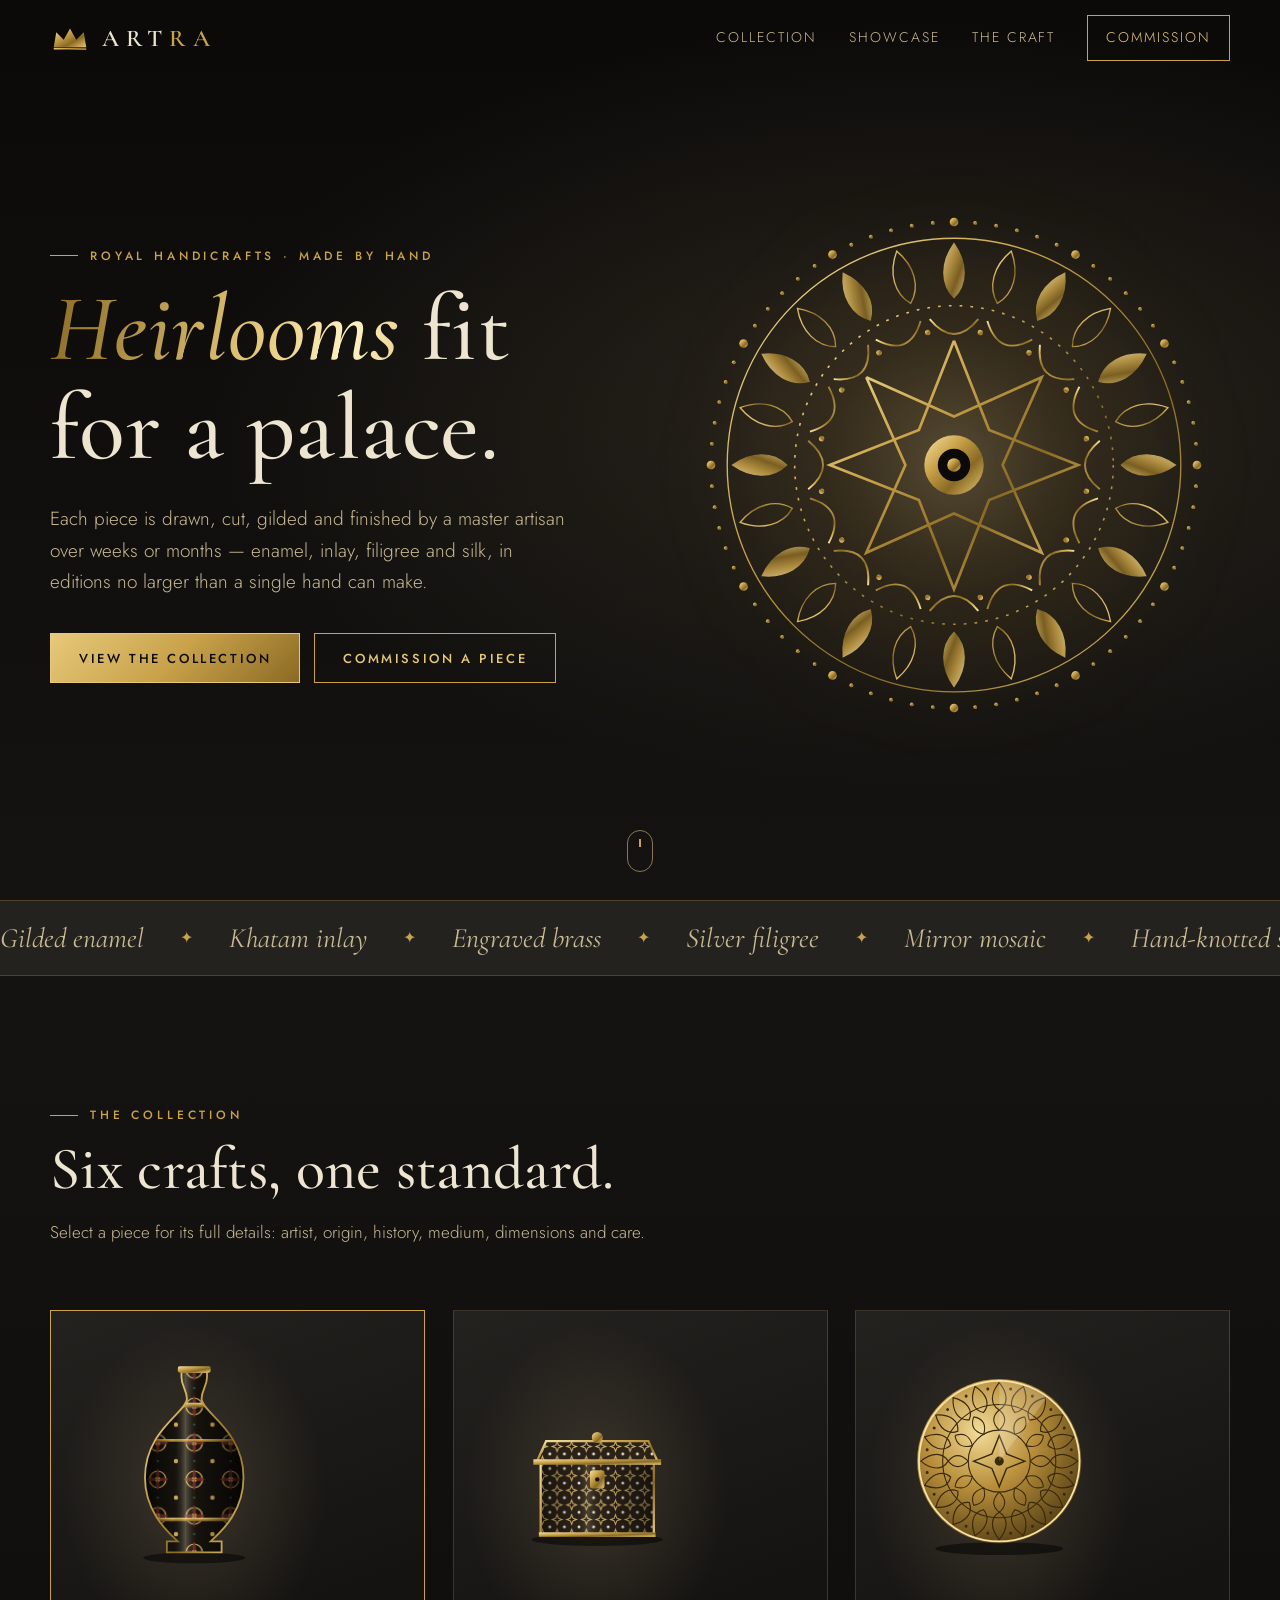
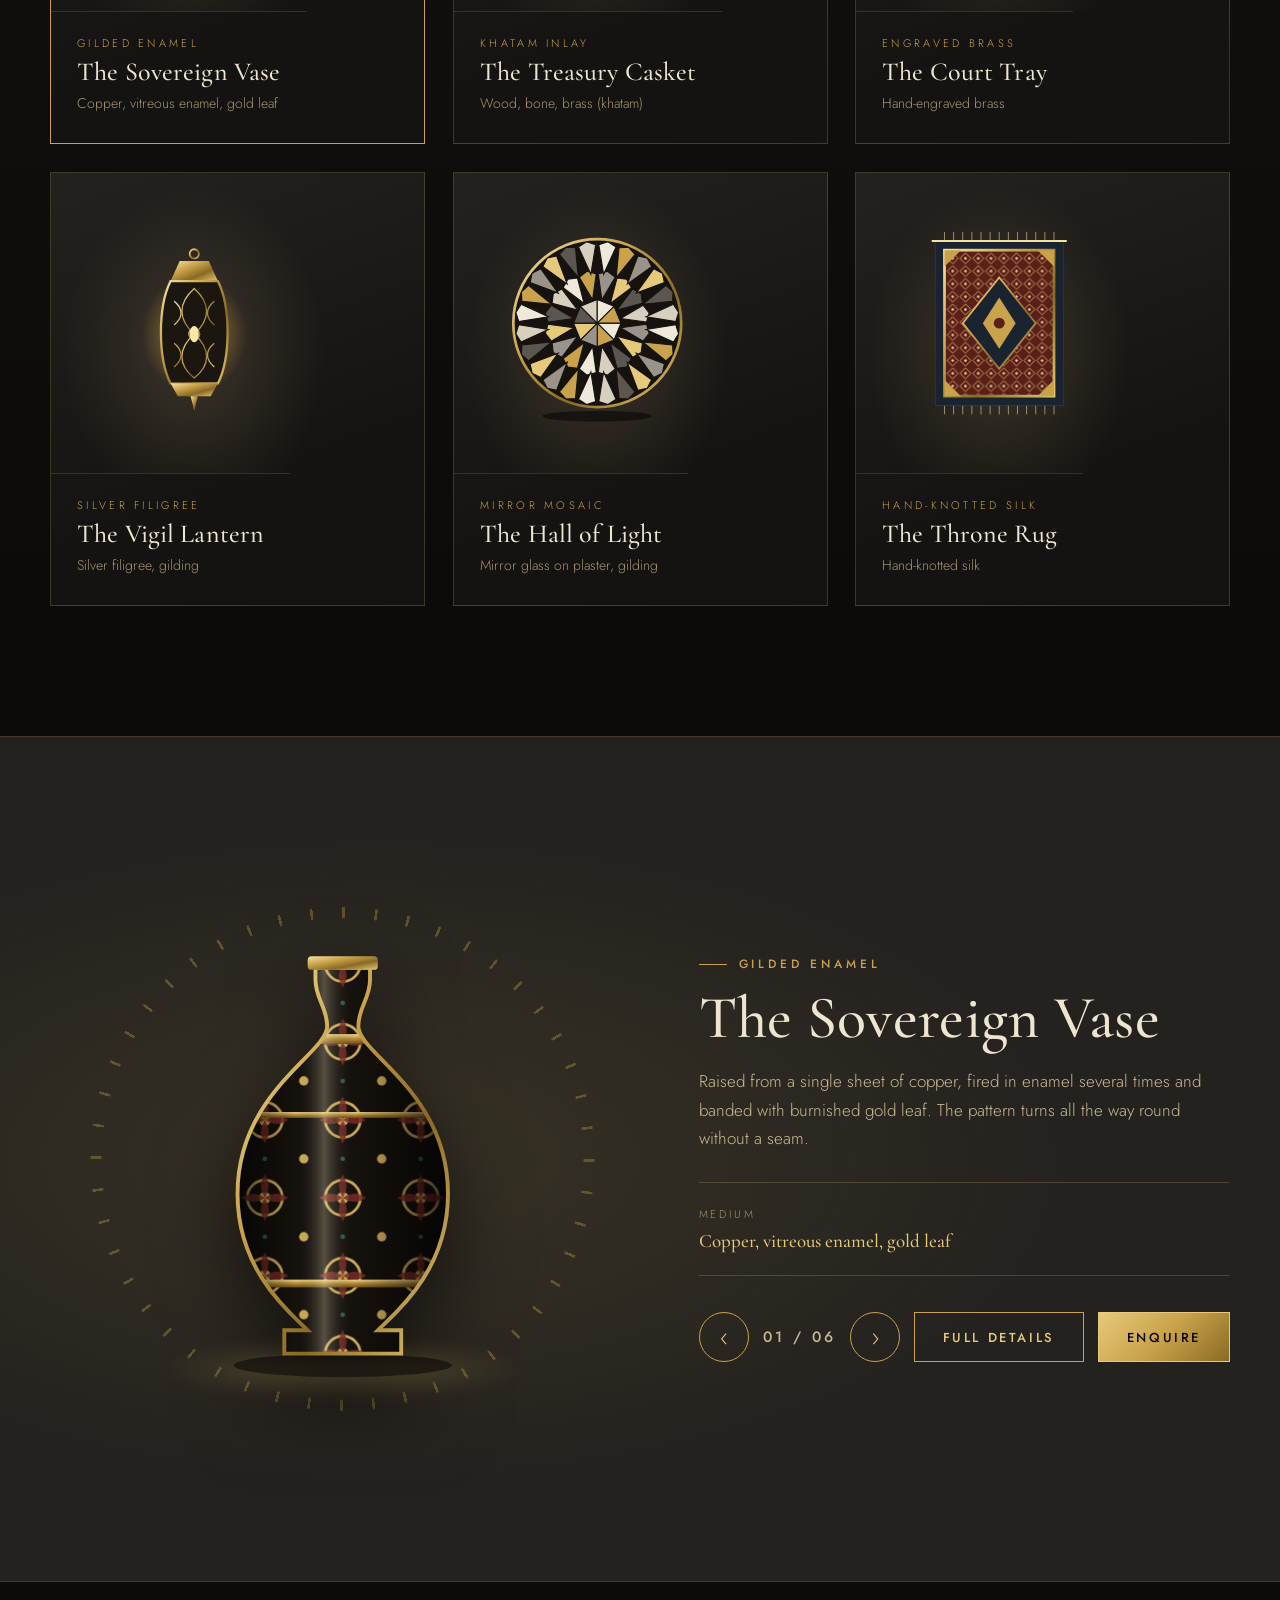
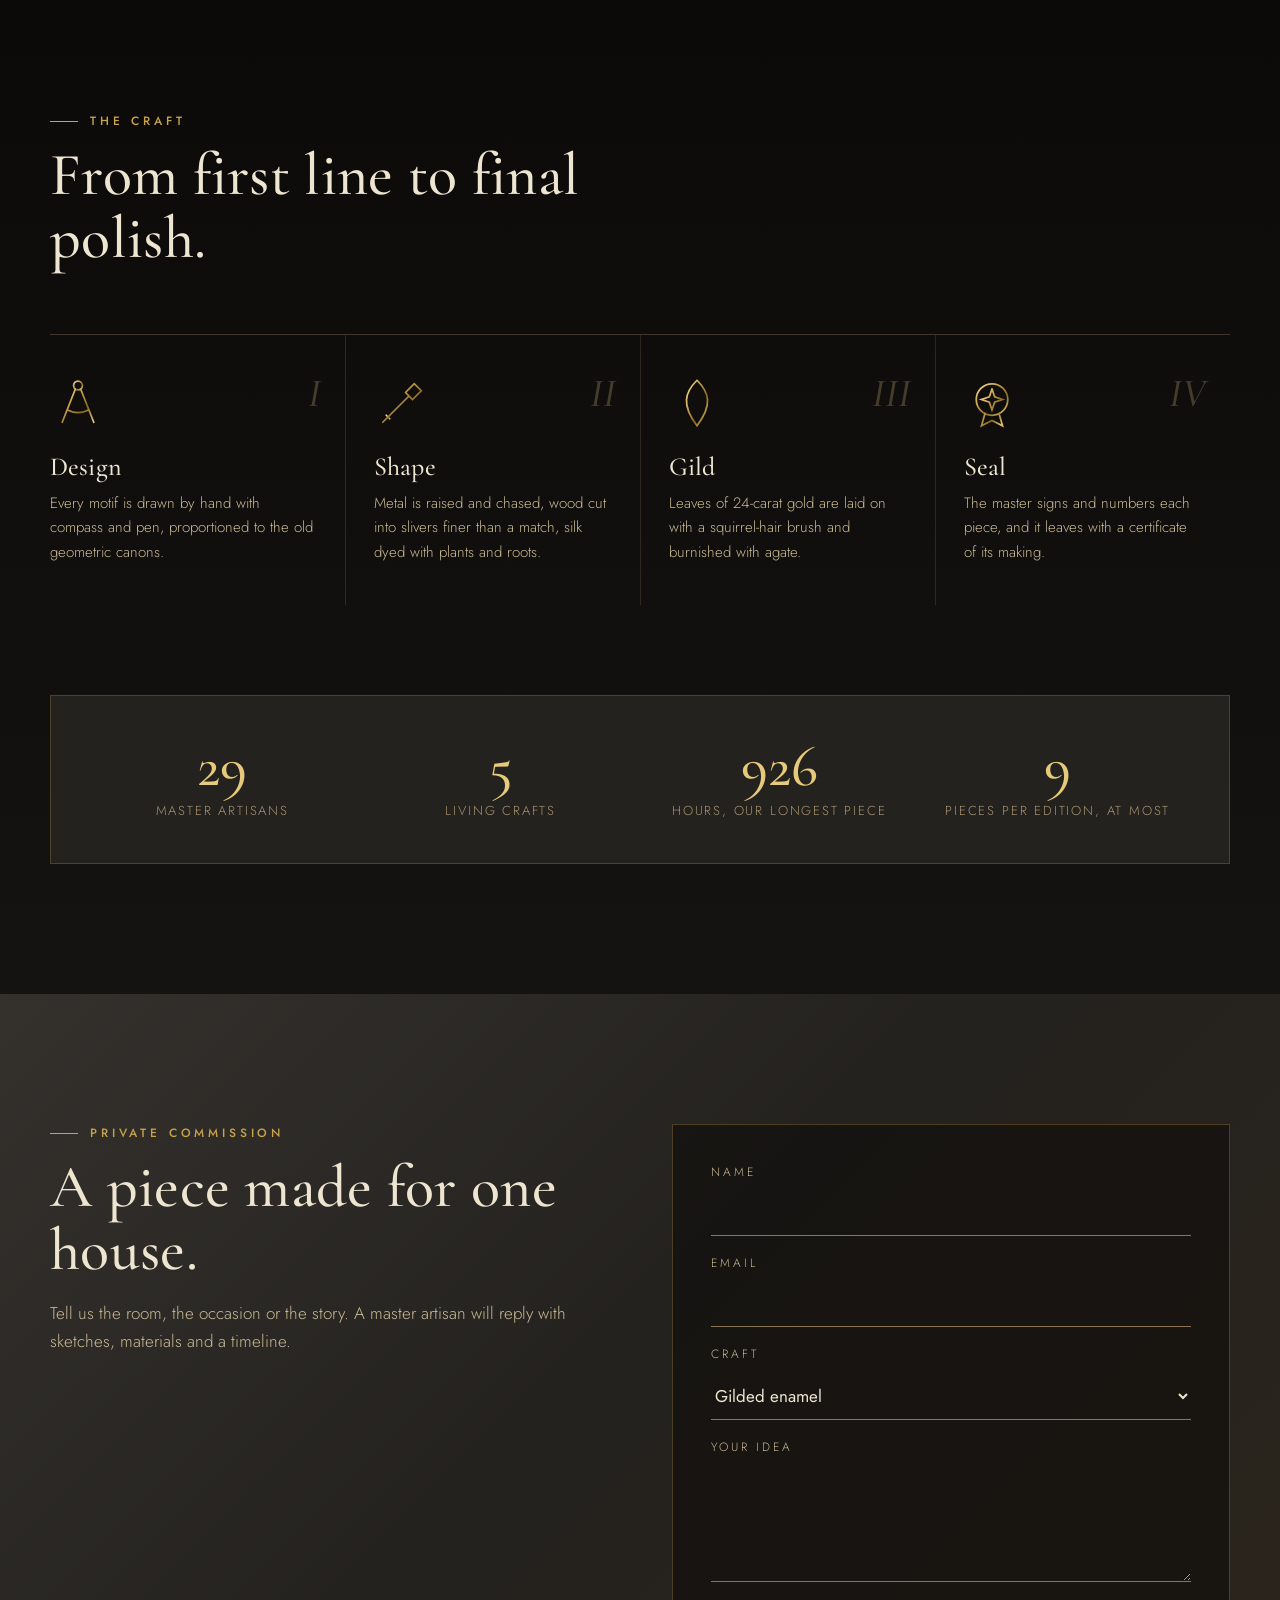
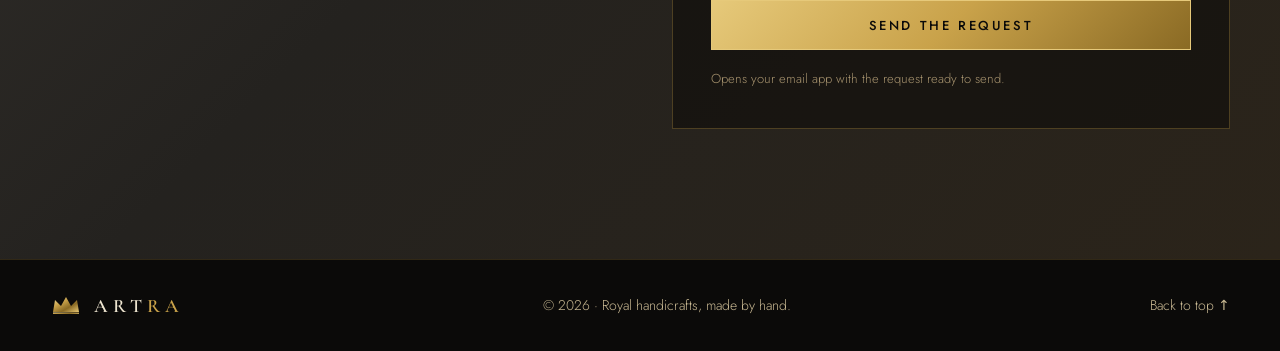
==== commit dd3379dd: "ARTRA: product detail view built on the product detail form Rename the royal handicrafts page to ART" ====
--- a/royal/index.html
+++ b/royal/index.html
@@ -3,14 +3,14 @@
 <head>
   <meta charset="utf-8">
   <meta name="viewport" content="width=device-width, initial-scale=1">
-  <title>Zarrin Atelier — Royal handicrafts</title>
-  <meta name="description" content="Zarrin Atelier: royal art pieces made by hand — gilded enamel, inlaid khatam, engraved brass, filigree, mirror mosaic and silk.">
+  <title>ARTRA — Royal handicrafts</title>
+  <meta name="description" content="ARTRA: royal art pieces made by hand — gilded enamel, inlaid khatam, engraved brass, filigree, mirror mosaic and silk.">
   <meta name="theme-color" content="#0b0a09">
   <link rel="icon" href="data:image/svg+xml,%3Csvg xmlns='http://www.w3.org/2000/svg' viewBox='0 0 64 64'%3E%3Crect width='64' height='64' rx='14' fill='%230b0a09'/%3E%3Cpath d='M12 44 L16 22 L26 32 L32 16 L38 32 L48 22 L52 44 Z' fill='%23c9a24a'/%3E%3C/svg%3E">
   <link rel="preconnect" href="https://fonts.googleapis.com">
   <link rel="preconnect" href="https://fonts.gstatic.com" crossorigin>
   <link href="https://fonts.googleapis.com/css2?family=Cormorant+Garamond:ital,wght@0,400;0,500;0,600;1,400&family=Jost:wght@300;400;500&display=swap" rel="stylesheet">
-  <link rel="stylesheet" href="/royal/royal.css?v=1">
+  <link rel="stylesheet" href="/royal/royal.css?v=2">
   <script>document.documentElement.className += " js";</script>
 </head>
 <body>
@@ -83,9 +83,9 @@
 
 <header class="top" id="top">
   <div class="wrap top-in">
-    <a href="#top" class="mark" aria-label="Zarrin Atelier home">
+    <a href="#top" class="mark" aria-label="ARTRA home">
       <svg viewBox="0 0 64 40" aria-hidden="true"><path d="M6 34 L10 10 L22 22 L32 4 L42 22 L54 10 L58 34 Z" fill="url(#gGold)"/><rect x="6" y="35" width="52" height="3" fill="url(#gGold)"/></svg>
-      <span>Zarrin <em>Atelier</em></span>
+      <span>ART<em>RA</em></span>
     </a>
     <nav class="nav" id="nav">
       <a href="#collection">Collection</a>
@@ -143,7 +143,7 @@
     <div class="section-head reveal">
       <p class="eyebrow">The collection</p>
       <h2>Six crafts, one standard.</h2>
-      <p class="muted">Select a piece to see it turn in the showcase.</p>
+      <p class="muted">Select a piece for its full details: artist, origin, history, medium, dimensions and care.</p>
     </div>
 
     <div class="grid" id="grid">
@@ -311,15 +311,12 @@
       <p class="eyebrow" id="sCraft">Gilded enamel</p>
       <h2 id="sName">The Sovereign Vase</h2>
       <p class="muted" id="sStory"></p>
-      <dl class="specs">
-        <div><dt>Materials</dt><dd id="sMat"></dd></div>
-        <div><dt>Hours of work</dt><dd id="sHours"></dd></div>
-        <div><dt>Edition</dt><dd id="sEd"></dd></div>
-      </dl>
+      <dl class="specs" id="sSpecs"></dl>
       <div class="stage-nav">
         <button class="round" id="prev" aria-label="Previous piece">‹</button>
         <span class="stage-count" id="sCount">01 / 06</span>
         <button class="round" id="next" aria-label="Next piece">›</button>
+        <button class="btn btn-ghost" id="sMore" type="button">Full details</button>
         <a class="btn btn-gold" href="#commission" id="sAsk">Enquire</a>
       </div>
     </div>
@@ -397,12 +394,31 @@
 
 <footer class="foot">
   <div class="wrap foot-in">
-    <span class="mark mark-sm"><svg viewBox="0 0 64 40" aria-hidden="true"><path d="M6 34 L10 10 L22 22 L32 4 L42 22 L54 10 L58 34 Z" fill="url(#gGold)"/><rect x="6" y="35" width="52" height="3" fill="url(#gGold)"/></svg><span>Zarrin <em>Atelier</em></span></span>
+    <span class="mark mark-sm"><svg viewBox="0 0 64 40" aria-hidden="true"><path d="M6 34 L10 10 L22 22 L32 4 L42 22 L54 10 L58 34 Z" fill="url(#gGold)"/><rect x="6" y="35" width="52" height="3" fill="url(#gGold)"/></svg><span>ART<em>RA</em></span></span>
     <span class="muted">© <span id="year">2026</span> · Royal handicrafts, made by hand.</span>
     <a href="#top" class="muted">Back to top ↑</a>
   </div>
 </footer>
 
-<script src="/royal/royal.js?v=1"></script>
+<dialog class="detail" id="detail" aria-labelledby="dName">
+  <div class="detail-in">
+    <button class="round detail-close" id="dClose" type="button" aria-label="Close">×</button>
+    <div class="detail-media" id="dMedia"></div>
+    <div class="detail-body">
+      <p class="eyebrow" id="dCat"></p>
+      <h2 id="dName"></h2>
+      <p class="detail-id" id="dId"></p>
+      <p class="detail-desc" id="dDesc"></p>
+      <dl class="detail-fields" id="dFields"></dl>
+      <div class="detail-actions">
+        <a class="btn btn-gold" href="#commission" id="dAsk">Enquire about this piece</a>
+        <span class="detail-updated" id="dUpdated"></span>
+      </div>
+    </div>
+  </div>
+</dialog>
+
+<script src="/royal/products.js?v=1"></script>
+<script src="/royal/royal.js?v=2"></script>
 </body>
 </html>
--- a/royal/royal.css
+++ b/royal/royal.css
@@ -1,4 +1,4 @@
-/* Zarrin Atelier — gold, dark gray, dark beige and black */
+/* ARTRA — gold, dark gray, dark beige and black */
 :root {
   --black: #0b0a09;
   --coal: #141311;
@@ -53,9 +53,9 @@
 .top { position: fixed; inset: 0 0 auto; z-index: 20; transition: background .4s, border-color .4s; border-bottom: 1px solid transparent; }
 .top.scrolled { background: rgba(11, 10, 9, .82); backdrop-filter: blur(10px); border-color: rgba(201, 162, 74, .18); }
 .top-in { display: flex; align-items: center; height: 76px; gap: 24px; }
-.mark { display: flex; align-items: center; gap: 12px; font: 500 22px var(--serif); letter-spacing: .06em; }
+.mark { display: flex; align-items: center; gap: 12px; font: 600 24px var(--serif); letter-spacing: .28em; }
 .mark svg { width: 40px; }
-.mark em { color: var(--gold); font-style: italic; }
+.mark em { color: var(--gold); font-style: normal; }
 .mark-sm { font-size: 19px; }
 .mark-sm svg { width: 32px; }
 .nav { margin-inline-start: auto; display: flex; gap: 32px; align-items: center; font-size: 14px; letter-spacing: .14em; text-transform: uppercase; }
@@ -195,7 +195,7 @@
 @keyframes float { 50% { transform: translateY(-14px); } }
 @keyframes swapIn { from { opacity: 0; transform: translateY(30px) scale(.92); filter: blur(6px); } }
 .stage-copy h2 { transition: opacity .4s; }
-.specs { display: grid; grid-template-columns: repeat(3, 1fr); gap: 18px; margin: 30px 0 36px; padding: 22px 0; border-block: 1px solid rgba(138, 118, 85, .4); }
+.specs { display: grid; grid-template-columns: repeat(auto-fit, minmax(140px, 1fr)); gap: 18px; margin: 30px 0 36px; padding: 22px 0; border-block: 1px solid rgba(138, 118, 85, .4); }
 .specs dt { font-size: 11px; letter-spacing: .26em; text-transform: uppercase; color: var(--beige-2); margin-bottom: 6px; }
 .specs dd { margin: 0; font: 500 19px/1.3 var(--serif); color: var(--gold-2); }
 .stage-nav { display: flex; align-items: center; gap: 14px; flex-wrap: wrap; }
@@ -205,6 +205,44 @@
 .stage-count { font: 500 15px var(--sans); letter-spacing: .2em; color: var(--beige-3); min-width: 72px; text-align: center; }
 .fade { animation: fade .6s var(--ease); }
 @keyframes fade { from { opacity: 0; transform: translateY(10px); } }
+
+.stage-art .photo, .stage-art > img { width: 100%; height: 100%; object-fit: contain; }
+
+/* Photo cards (products added from the form with a photo and no drawing) */
+.piece-photo { padding: 0; overflow: hidden; }
+.piece-photo img { width: 100%; height: 100%; object-fit: cover; transition: transform .8s var(--ease); }
+.piece:hover .piece-photo img { transform: scale(1.05); }
+
+/* Product detail */
+body.locked { overflow: hidden; }
+.detail {
+  width: min(1100px, 100% - 32px); max-height: calc(100% - 48px); margin: auto; padding: 0; border: 1px solid rgba(201, 162, 74, .45);
+  background: linear-gradient(160deg, var(--gray) 0%, var(--coal) 60%); color: var(--ivory); overflow: auto;
+}
+.detail::backdrop { background: rgba(5, 5, 4, .82); backdrop-filter: blur(6px); }
+.detail[open] { animation: detailIn .6s var(--ease); }
+@keyframes detailIn { from { opacity: 0; transform: translateY(30px) scale(.98); } }
+.detail-in { display: grid; grid-template-columns: 1fr 1.15fr; position: relative; }
+.detail-close { position: absolute; top: 16px; inset-inline-end: 16px; z-index: 2; background: rgba(11, 10, 9, .6); }
+.detail-media {
+  align-self: stretch; min-height: 520px; display: grid; place-items: center; padding: 48px;
+  background: radial-gradient(ellipse at 50% 60%, rgba(201, 162, 74, .22), transparent 65%), var(--coal);
+  border-inline-end: 1px solid rgba(138, 118, 85, .35);
+}
+.detail-media .art { width: 80%; max-height: 440px; overflow: visible; animation: float 6s ease-in-out infinite; filter: drop-shadow(0 30px 40px rgba(0,0,0,.6)); }
+.detail-media .photo { width: 100%; max-height: 520px; object-fit: contain; }
+.detail-body { padding: 56px 48px 44px; }
+.detail-body h2 { margin-bottom: 6px; }
+.detail-id { margin: 0 0 18px; font-size: 13px; letter-spacing: .2em; text-transform: uppercase; color: var(--beige-2); }
+.detail-desc { font-size: 18px; color: var(--beige-3); margin: 0 0 28px; }
+.detail-fields { display: grid; grid-template-columns: 1fr 1fr; gap: 0 28px; margin: 0 0 32px; border-top: 1px solid rgba(138, 118, 85, .4); }
+.detail-fields div { padding: 16px 0; border-bottom: 1px solid rgba(138, 118, 85, .25); }
+.detail-fields .wide { grid-column: 1 / -1; }
+.detail-fields dt { font-size: 11px; letter-spacing: .26em; text-transform: uppercase; color: var(--gold); margin-bottom: 6px; }
+.detail-fields dd { margin: 0; font-size: 15.5px; color: var(--ivory); }
+.detail-fields div:not(.wide) dd { font: 500 19px/1.3 var(--serif); color: var(--gold-2); }
+.detail-actions { display: flex; align-items: center; gap: 18px; flex-wrap: wrap; }
+.detail-updated { font-size: 13px; color: var(--beige-2); }
 
 /* Craft steps */
 #craft { background: linear-gradient(180deg, var(--black), var(--coal)); }
@@ -254,6 +292,9 @@
   .steps { grid-template-columns: repeat(2, 1fr); }
   .step:nth-child(3) { border-inline-start: 0; padding-inline-start: 0; }
   .stats { grid-template-columns: repeat(2, 1fr); }
+  .detail-in { grid-template-columns: 1fr; }
+  .detail-media { position: static; border-inline-end: 0; border-bottom: 1px solid rgba(138, 118, 85, .35); min-height: 360px; }
+  .detail-media .art { max-height: 320px; }
 }
 @media (max-width: 720px) {
   .burger { display: block; }
@@ -270,6 +311,10 @@
   .steps { grid-template-columns: 1fr; }
   .step, .step + .step { padding: 30px 0; border-inline-start: 0; border-bottom: 1px solid rgba(138, 118, 85, .25); }
   .specs { grid-template-columns: 1fr; gap: 12px; }
+  .detail { width: 100%; max-height: 100%; height: 100%; max-width: 100%; border: 0; }
+  .detail-media { min-height: 0; padding: 56px 24px 24px; }
+  .detail-body { padding: 28px 20px 36px; }
+  .detail-fields { grid-template-columns: 1fr; }
   .stats { padding: 28px 16px; }
   .form { padding: 26px 20px; }
   .marquee-track { font-size: 22px; }
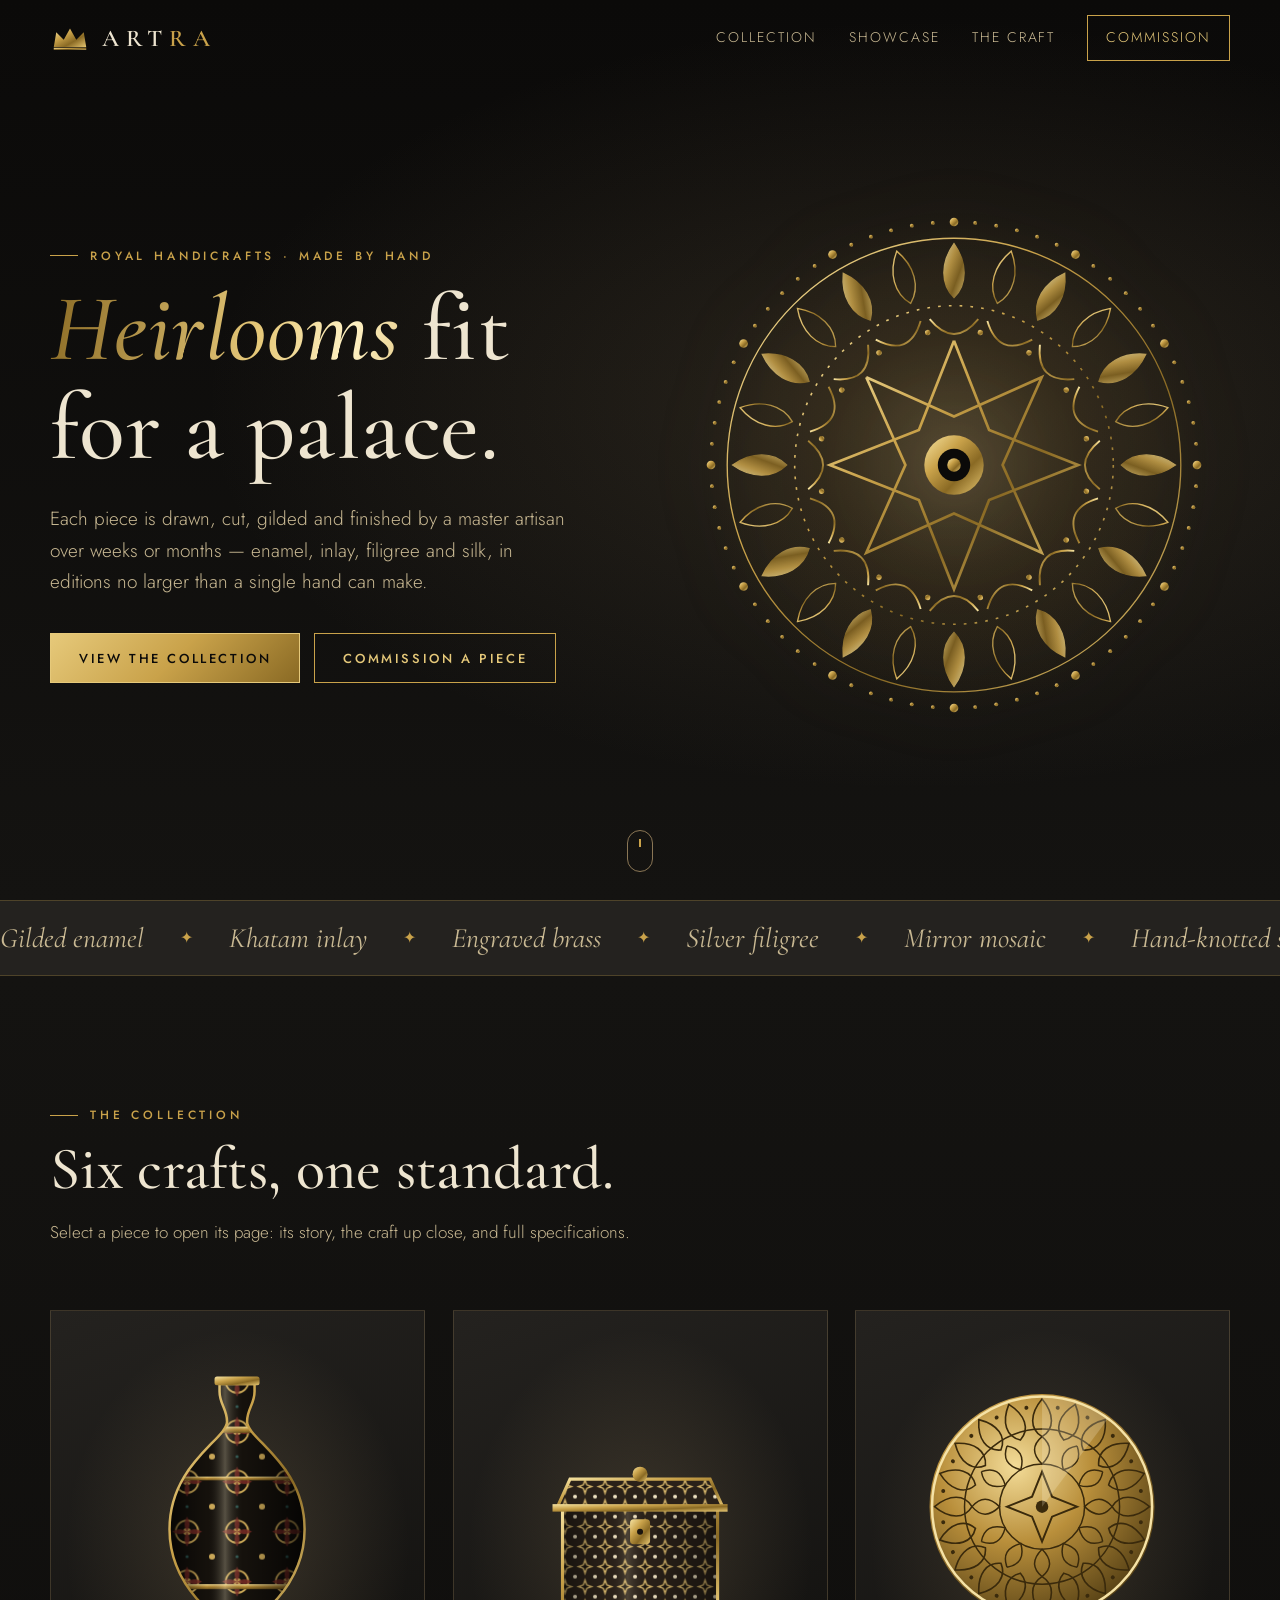
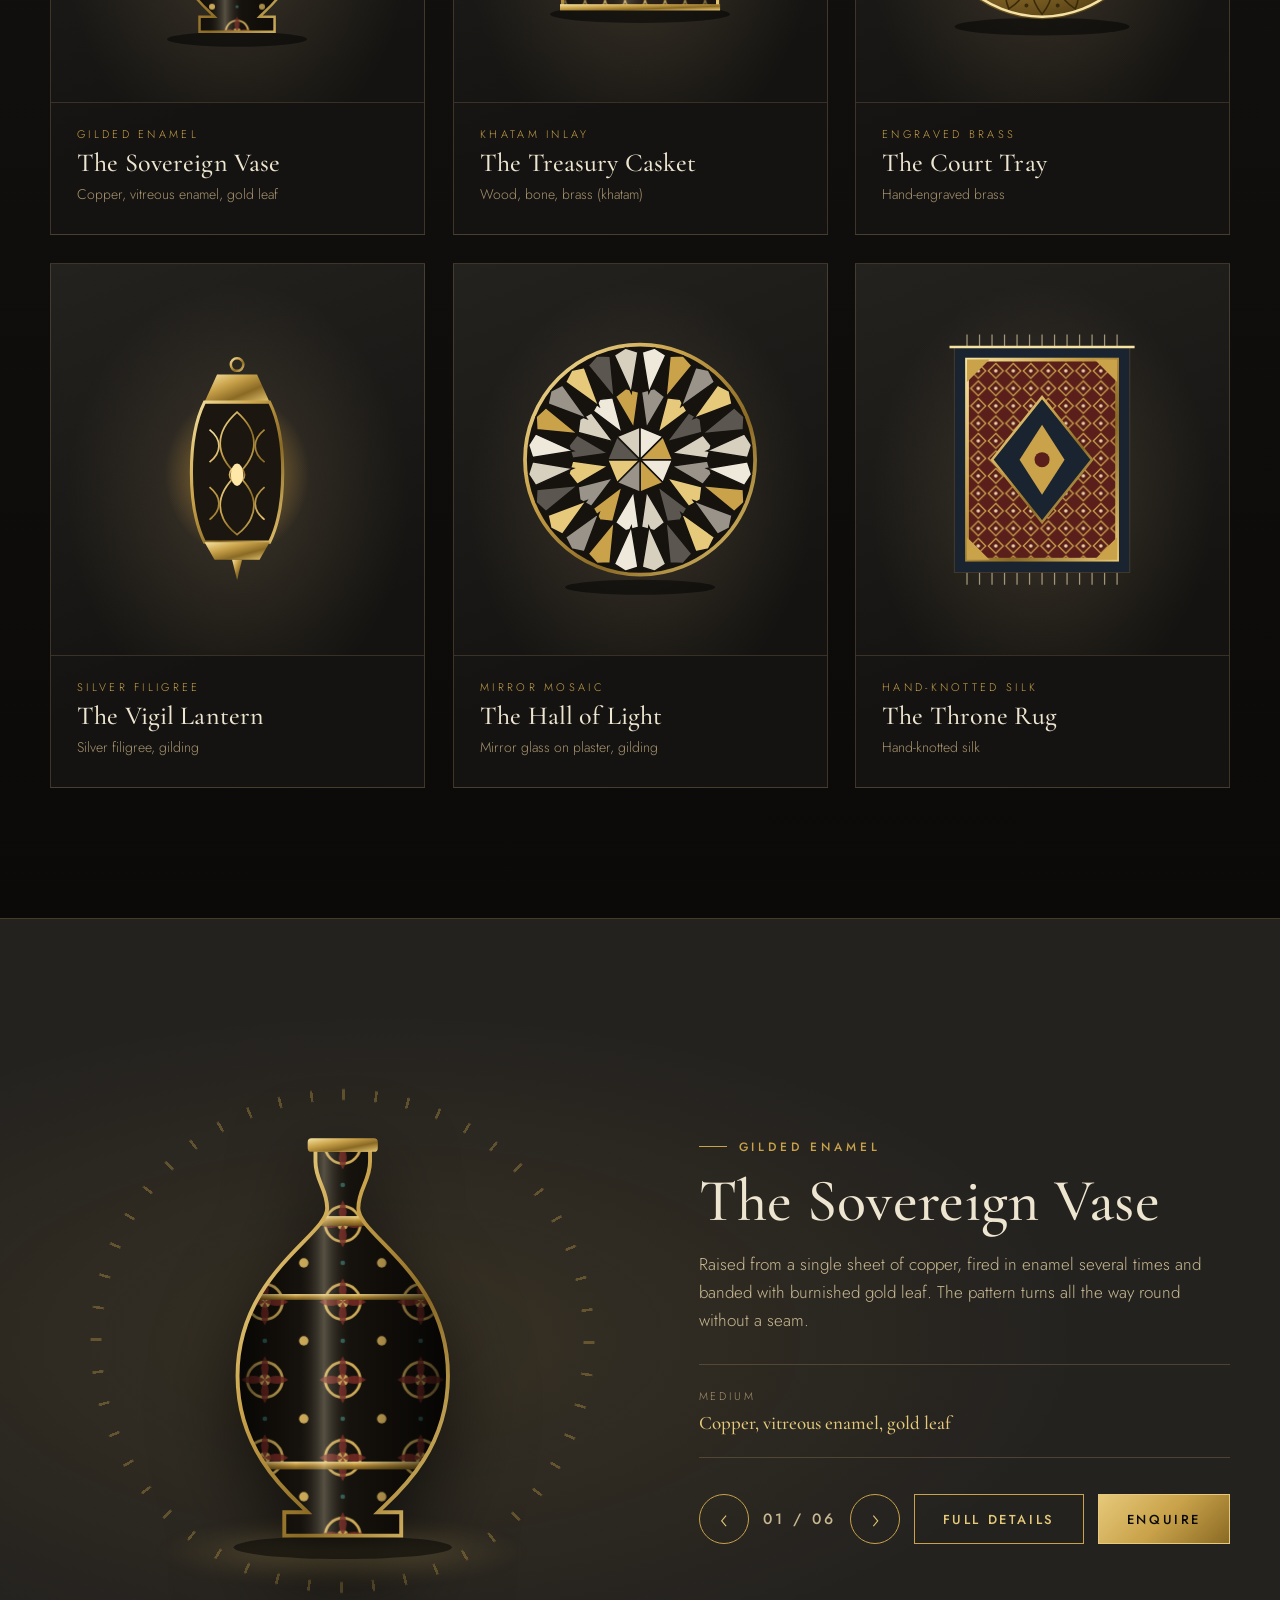
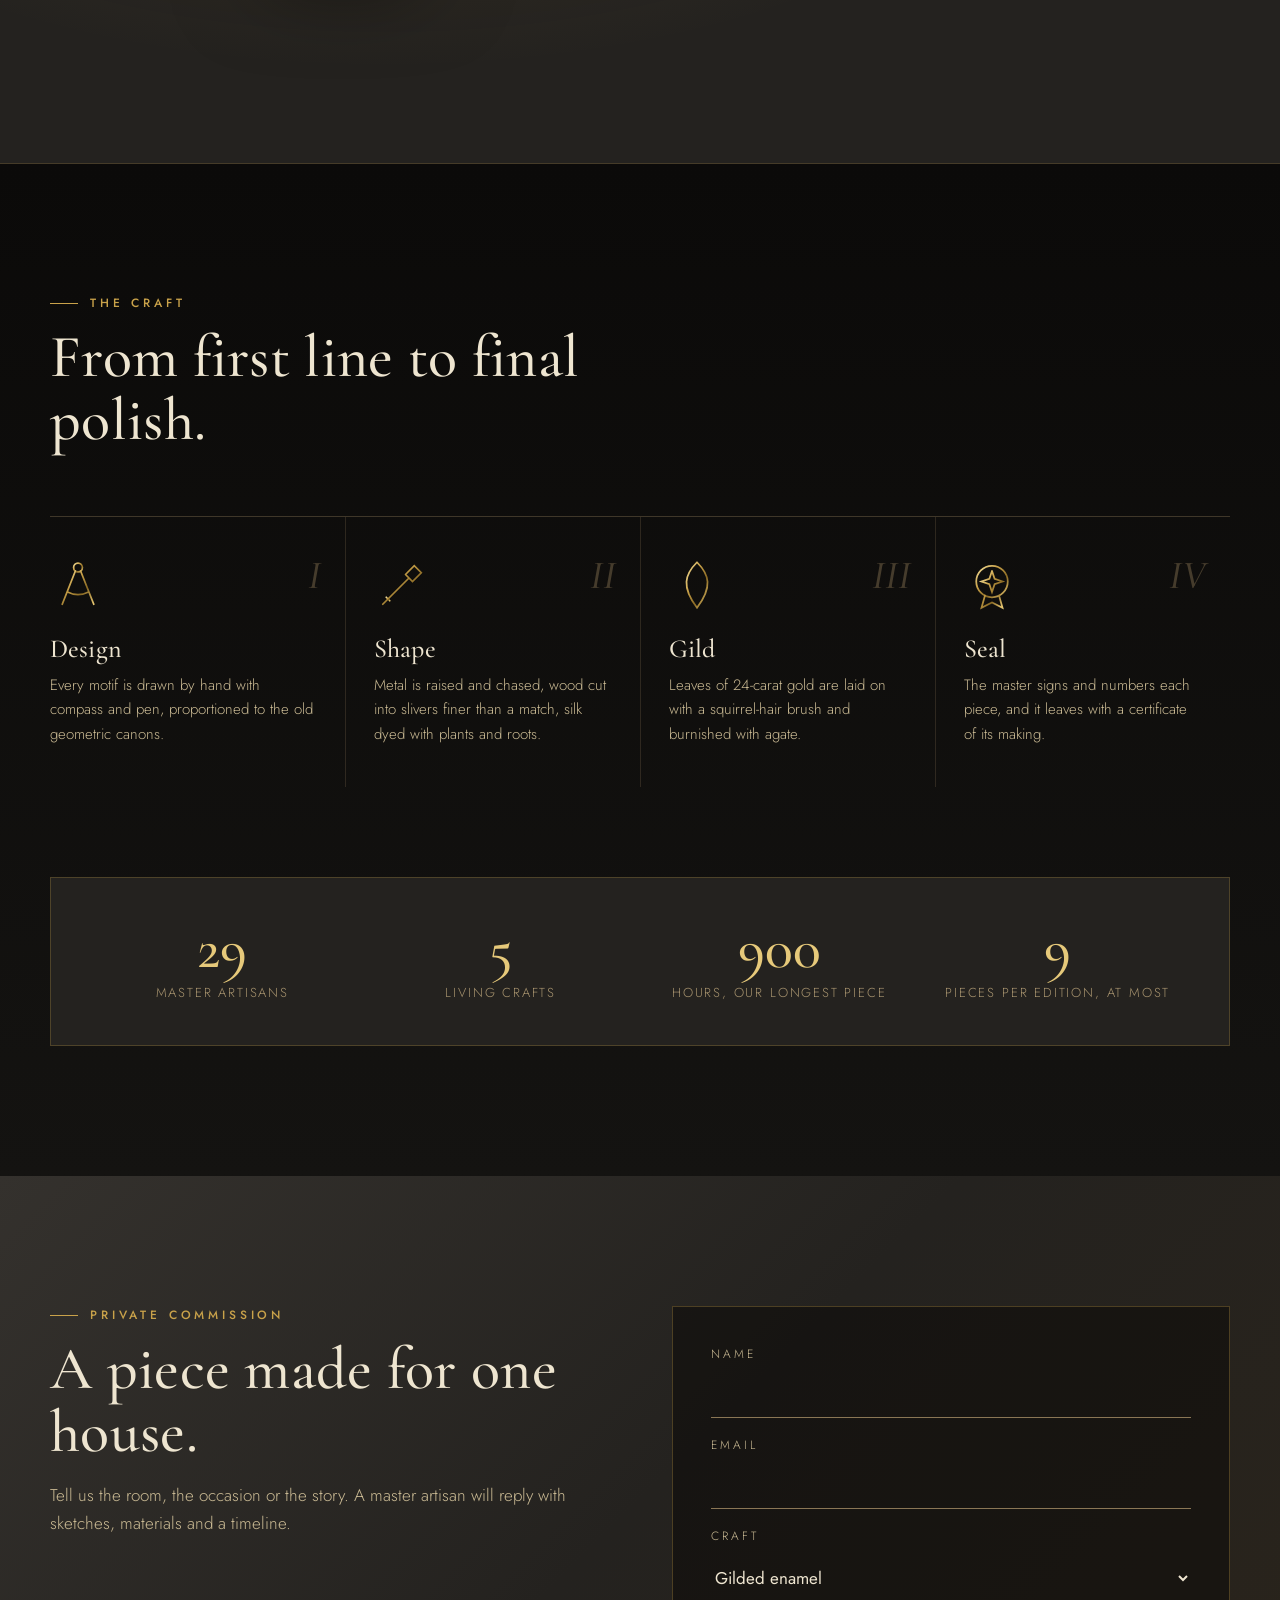
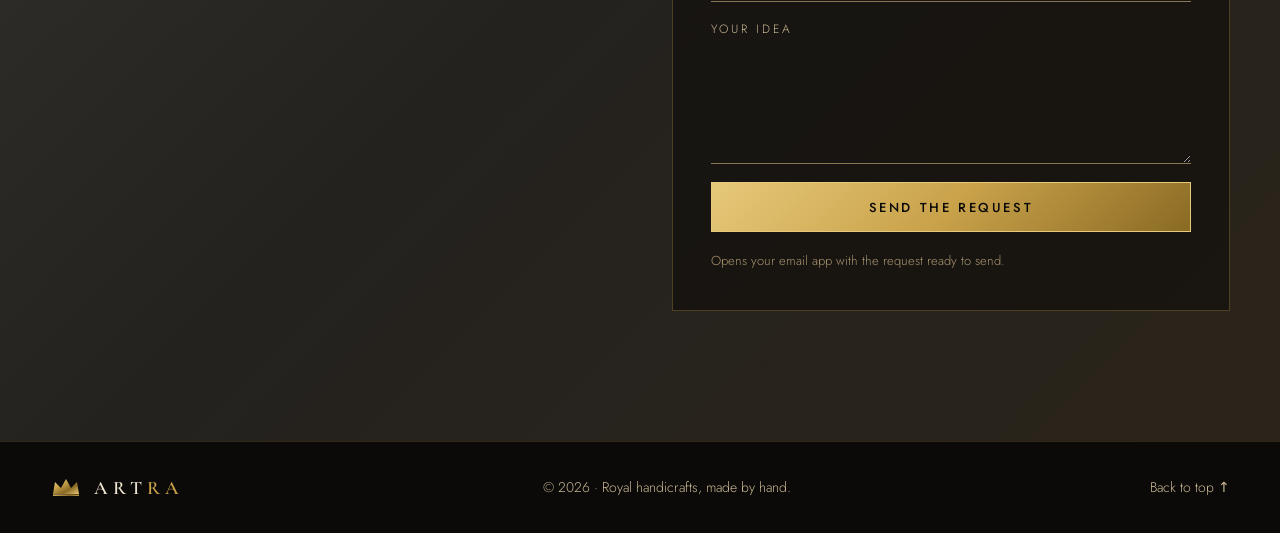
==== commit 487d7322: "ARTRA: a cinematic page for each piece Replace the product detail pop-up with a full page per piece " ====
--- a/royal/index.html
+++ b/royal/index.html
@@ -10,74 +10,11 @@
   <link rel="preconnect" href="https://fonts.googleapis.com">
   <link rel="preconnect" href="https://fonts.gstatic.com" crossorigin>
   <link href="https://fonts.googleapis.com/css2?family=Cormorant+Garamond:ital,wght@0,400;0,500;0,600;1,400&family=Jost:wght@300;400;500&display=swap" rel="stylesheet">
-  <link rel="stylesheet" href="/royal/royal.css?v=2">
+  <link rel="stylesheet" href="/royal/royal.css?v=3">
   <script>document.documentElement.className += " js";</script>
 </head>
 <body>
 
-<!-- Shared gold gradients and patterns used by every piece -->
-<svg class="defs" aria-hidden="true" width="0" height="0">
-  <defs>
-    <linearGradient id="gGold" x1="0" y1="0" x2="1" y2="1">
-      <stop offset="0" stop-color="#f6e3a1"/>
-      <stop offset=".35" stop-color="#c9a24a"/>
-      <stop offset=".65" stop-color="#8a6a24"/>
-      <stop offset="1" stop-color="#e8c873"/>
-    </linearGradient>
-    <linearGradient id="gGoldV" x1="0" y1="0" x2="0" y2="1">
-      <stop offset="0" stop-color="#f1d98e"/>
-      <stop offset=".5" stop-color="#b48a35"/>
-      <stop offset="1" stop-color="#6e531c"/>
-    </linearGradient>
-    <linearGradient id="gCylinder" x1="0" y1="0" x2="1" y2="0">
-      <stop offset="0" stop-color="#000" stop-opacity=".78"/>
-      <stop offset=".3" stop-color="#000" stop-opacity="0"/>
-      <stop offset=".42" stop-color="#fff3d0" stop-opacity=".28"/>
-      <stop offset=".55" stop-color="#000" stop-opacity="0"/>
-      <stop offset="1" stop-color="#000" stop-opacity=".82"/>
-    </linearGradient>
-    <linearGradient id="gSheen" x1="0" y1="0" x2="1" y2="0">
-      <stop offset="0" stop-color="#fff" stop-opacity="0"/>
-      <stop offset=".5" stop-color="#fff6d8" stop-opacity=".55"/>
-      <stop offset="1" stop-color="#fff" stop-opacity="0"/>
-    </linearGradient>
-    <radialGradient id="gGlow" cx=".5" cy=".5" r=".5">
-      <stop offset="0" stop-color="#ffe3a0" stop-opacity=".95"/>
-      <stop offset=".5" stop-color="#d9a441" stop-opacity=".35"/>
-      <stop offset="1" stop-color="#d9a441" stop-opacity="0"/>
-    </radialGradient>
-    <radialGradient id="gBrass" cx=".38" cy=".32" r=".75">
-      <stop offset="0" stop-color="#f3dc98"/>
-      <stop offset=".45" stop-color="#b98f3b"/>
-      <stop offset="1" stop-color="#4f3b12"/>
-    </radialGradient>
-    <pattern id="pEnamel" width="40" height="40" patternUnits="userSpaceOnUse">
-      <rect width="40" height="40" fill="#15110c"/>
-      <circle cx="20" cy="20" r="9" fill="none" stroke="#d4af5a" stroke-width="1.4"/>
-      <circle cx="20" cy="20" r="3" fill="#d4af5a"/>
-      <path d="M20 8 q4 6 0 12 q-4 -6 0 -12 M20 32 q4 -6 0 -12 q-4 6 0 12 M8 20 q6 4 12 0 q-6 -4 -12 0 M32 20 q-6 4 -12 0 q6 -4 12 0" fill="#7a2a24" opacity=".85"/>
-      <circle cx="0" cy="0" r="2.4" fill="#d4af5a"/><circle cx="40" cy="0" r="2.4" fill="#d4af5a"/>
-      <circle cx="0" cy="40" r="2.4" fill="#d4af5a"/><circle cx="40" cy="40" r="2.4" fill="#d4af5a"/>
-      <circle cx="20" cy="0" r="1.2" fill="#2f5f5a"/><circle cx="20" cy="40" r="1.2" fill="#2f5f5a"/>
-    </pattern>
-    <pattern id="pKhatam" width="16" height="16" patternUnits="userSpaceOnUse">
-      <rect width="16" height="16" fill="#2a2119"/>
-      <polygon points="8,1 9.8,6.2 15,8 9.8,9.8 8,15 6.2,9.8 1,8 6.2,6.2" fill="#d6b56a"/>
-      <polygon points="8,4.5 9,7 11.5,8 9,9 8,11.5 7,9 4.5,8 7,7" fill="#1a140e"/>
-      <circle cx="0" cy="0" r="1.6" fill="#efe2c2"/><circle cx="16" cy="0" r="1.6" fill="#efe2c2"/>
-      <circle cx="0" cy="16" r="1.6" fill="#efe2c2"/><circle cx="16" cy="16" r="1.6" fill="#efe2c2"/>
-    </pattern>
-    <pattern id="pWeave" width="14" height="14" patternUnits="userSpaceOnUse">
-      <rect width="14" height="14" fill="#5a1f1b"/>
-      <path d="M7 1 L13 7 L7 13 L1 7 Z" fill="none" stroke="#c9a24a" stroke-width="1"/>
-      <circle cx="7" cy="7" r="1.4" fill="#e8d6a8"/>
-    </pattern>
-    <clipPath id="cVase">
-      <path d="M86 22 h28 v6 c0 10 -6 14 -6 24 c0 14 46 34 46 86 c0 40 -28 62 -36 70 h12 v12 h-60 v-12 h12 c-8 -8 -36 -30 -36 -70 c0 -52 46 -72 46 -86 c0 -10 -6 -14 -6 -24 z"/>
-    </clipPath>
-    <clipPath id="cTray"><circle cx="100" cy="120" r="88"/></clipPath>
-  </defs>
-</svg>
 
 <canvas id="dust" aria-hidden="true"></canvas>
 
@@ -143,157 +80,76 @@
     <div class="section-head reveal">
       <p class="eyebrow">The collection</p>
       <h2>Six crafts, one standard.</h2>
-      <p class="muted">Select a piece for its full details: artist, origin, history, medium, dimensions and care.</p>
+      <p class="muted">Select a piece to open its page: its story, the craft up close, and full specifications.</p>
     </div>
 
     <div class="grid" id="grid">
 
-      <button class="piece reveal" data-piece="vase">
-        <div class="piece-art">
-          <svg viewBox="0 0 200 240" class="art art-vase">
-            <ellipse cx="100" cy="226" rx="56" ry="6" fill="#000" opacity=".5"/>
-            <g clip-path="url(#cVase)">
-              <g class="spin"><rect x="40" y="0" width="170" height="240" fill="url(#pEnamel)"/></g>
-              <rect x="40" y="56" width="120" height="5" fill="url(#gGoldV)"/>
-              <rect x="40" y="96" width="120" height="3" fill="url(#gGoldV)"/>
-              <rect x="40" y="182" width="120" height="4" fill="url(#gGoldV)"/>
-              <rect x="40" y="0" width="120" height="240" fill="url(#gCylinder)"/>
-              <rect class="sheen" x="-60" y="0" width="50" height="240" fill="url(#gSheen)"/>
-            </g>
-            <path d="M86 22 h28 v6 c0 10 -6 14 -6 24 c0 14 46 34 46 86 c0 40 -28 62 -36 70 h12 v12 h-60 v-12 h12 c-8 -8 -36 -30 -36 -70 c0 -52 46 -72 46 -86 c0 -10 -6 -14 -6 -24 z" fill="none" stroke="url(#gGold)" stroke-width="2"/>
-            <rect x="82" y="16" width="36" height="7" rx="2" fill="url(#gGold)"/>
-          </svg>
+      <a class="piece reveal" data-piece="vase" href="/royal/piece?p=vase">
+        <div class="piece-art">
+          <div class="art-slot" data-art="vase"></div>
         </div>
         <div class="piece-info">
           <span class="piece-craft">Gilded enamel</span>
           <h3>The Sovereign Vase</h3>
           <span class="piece-meta">Copper, enamel, 24k gold leaf</span>
         </div>
-      </button>
-
-      <button class="piece reveal" data-piece="box">
-        <div class="piece-art">
-          <svg viewBox="0 0 200 240" class="art art-box">
-            <ellipse cx="100" cy="206" rx="72" ry="7" fill="#000" opacity=".5"/>
-            <g class="box-glow"><ellipse cx="100" cy="112" rx="58" ry="22" fill="url(#gGlow)"/></g>
-            <rect x="38" y="120" width="124" height="80" fill="url(#pKhatam)"/>
-            <rect x="38" y="120" width="124" height="80" fill="url(#gCylinder)" opacity=".55"/>
-            <rect x="38" y="120" width="124" height="80" fill="none" stroke="url(#gGold)" stroke-width="2.5"/>
-            <rect x="92" y="130" width="16" height="20" rx="3" fill="url(#gGold)"/>
-            <circle cx="100" cy="140" r="2.4" fill="#1a140e"/>
-            <g class="lid">
-              <polygon points="34,120 166,120 156,98 44,98" fill="url(#pKhatam)"/>
-              <polygon points="34,120 166,120 156,98 44,98" fill="none" stroke="url(#gGold)" stroke-width="2.5"/>
-              <rect x="30" y="118" width="140" height="6" fill="url(#gGold)"/>
-              <circle cx="100" cy="94" r="6" fill="url(#gGold)"/>
-            </g>
-            <rect x="36" y="198" width="128" height="5" fill="url(#gGold)"/>
-          </svg>
+      </a>
+
+      <a class="piece reveal" data-piece="box" href="/royal/piece?p=box">
+        <div class="piece-art">
+          <div class="art-slot" data-art="box"></div>
         </div>
         <div class="piece-info">
           <span class="piece-craft">Khatam inlay</span>
           <h3>The Treasury Casket</h3>
           <span class="piece-meta">Walnut, camel bone, brass — 400 pieces per cm²</span>
         </div>
-      </button>
-
-      <button class="piece reveal" data-piece="tray">
-        <div class="piece-art">
-          <svg viewBox="0 0 200 240" class="art art-tray">
-            <ellipse cx="100" cy="216" rx="70" ry="7" fill="#000" opacity=".5"/>
-            <circle cx="100" cy="120" r="90" fill="url(#gBrass)"/>
-            <g clip-path="url(#cTray)">
-              <g class="tray-outer"></g>
-              <circle cx="100" cy="120" r="62" fill="none" stroke="#3a2a0c" stroke-width="1.2"/>
-              <g class="tray-inner"></g>
-              <circle cx="100" cy="120" r="34" fill="none" stroke="#3a2a0c" stroke-width="1.2"/>
-              <path d="M100 92 L108 112 L128 120 L108 128 L100 148 L92 128 L72 120 L92 112 Z" fill="none" stroke="#3a2a0c" stroke-width="1.6"/>
-              <circle cx="100" cy="120" r="5" fill="#3a2a0c"/>
-              <g class="tray-sheen"><path d="M100 120 L100 20 A100 100 0 0 1 160 40 Z" fill="#fff6d8" opacity=".22"/></g>
-            </g>
-            <circle cx="100" cy="120" r="88" fill="none" stroke="#f5e2a6" stroke-width="2"/>
-          </svg>
+      </a>
+
+      <a class="piece reveal" data-piece="tray" href="/royal/piece?p=tray">
+        <div class="piece-art">
+          <div class="art-slot" data-art="tray"></div>
         </div>
         <div class="piece-info">
           <span class="piece-craft">Engraved brass</span>
           <h3>The Court Tray</h3>
           <span class="piece-meta">Hand-chased brass, 52 cm</span>
         </div>
-      </button>
-
-      <button class="piece reveal" data-piece="lantern">
-        <div class="piece-art">
-          <svg viewBox="0 0 200 240" class="art art-lantern">
-            <g class="swing">
-              <line x1="100" y1="0" x2="100" y2="40" stroke="url(#gGold)" stroke-width="2"/>
-              <circle cx="100" cy="44" r="5" fill="none" stroke="url(#gGold)" stroke-width="2"/>
-              <ellipse class="flame" cx="100" cy="132" rx="58" ry="64" fill="url(#gGlow)"/>
-              <path d="M84 52 h32 l10 22 h-52 z" fill="url(#gGold)"/>
-              <path d="M74 74 h52 c14 28 14 84 0 112 h-52 c-14 -28 -14 -84 0 -112 z" fill="#1b1610" stroke="url(#gGold)" stroke-width="2.5"/>
-              <g fill="none" stroke="url(#gGold)" stroke-width="1.4" class="filigree">
-                <path d="M100 82 c18 16 18 34 0 50 c-18 -16 -18 -34 0 -50 z"/>
-                <path d="M100 132 c18 16 18 34 0 48 c-18 -14 -18 -32 0 -48 z"/>
-                <path d="M78 96 c10 8 10 18 0 26 M122 96 c-10 8 -10 18 0 26 M78 142 c10 8 10 18 0 26 M122 142 c-10 8 -10 18 0 26"/>
-                <circle cx="100" cy="132" r="6"/>
-              </g>
-              <ellipse class="flame-core" cx="100" cy="132" rx="5" ry="9" fill="#ffe7a8"/>
-              <path d="M74 186 h52 l-8 14 h-36 z" fill="url(#gGold)"/>
-              <path d="M96 200 h8 l-4 16 z" fill="url(#gGold)"/>
-            </g>
-          </svg>
+      </a>
+
+      <a class="piece reveal" data-piece="lantern" href="/royal/piece?p=lantern">
+        <div class="piece-art">
+          <div class="art-slot" data-art="lantern"></div>
         </div>
         <div class="piece-info">
           <span class="piece-craft">Silver filigree</span>
           <h3>The Vigil Lantern</h3>
           <span class="piece-meta">Gilded silver wire, hand-twisted</span>
         </div>
-      </button>
-
-      <button class="piece reveal" data-piece="mirror">
-        <div class="piece-art">
-          <svg viewBox="0 0 200 240" class="art art-mirror">
-            <ellipse cx="100" cy="222" rx="60" ry="6" fill="#000" opacity=".5"/>
-            <circle cx="100" cy="120" r="92" fill="#16130f" stroke="url(#gGold)" stroke-width="3"/>
-            <g class="shards"></g>
-            <circle cx="100" cy="120" r="92" fill="none" stroke="url(#gGold)" stroke-width="1" stroke-dasharray="1 5"/>
-          </svg>
+      </a>
+
+      <a class="piece reveal" data-piece="mirror" href="/royal/piece?p=mirror">
+        <div class="piece-art">
+          <div class="art-slot" data-art="mirror"></div>
         </div>
         <div class="piece-info">
           <span class="piece-craft">Mirror mosaic</span>
           <h3>The Hall of Light</h3>
           <span class="piece-meta">Hand-cut mirror on gilded plaster</span>
         </div>
-      </button>
-
-      <button class="piece reveal" data-piece="carpet">
-        <div class="piece-art">
-          <svg viewBox="0 0 200 240" class="art art-carpet">
-            <defs>
-              <clipPath id="cWeave"><rect class="weave-mask" x="30" y="30" width="140" height="180"/></clipPath>
-            </defs>
-            <g stroke="#d8c7a0" stroke-width="1" opacity=".7">
-              <path d="M40 30 v-10 M50 30 v-10 M60 30 v-10 M70 30 v-10 M80 30 v-10 M90 30 v-10 M100 30 v-10 M110 30 v-10 M120 30 v-10 M130 30 v-10 M140 30 v-10 M150 30 v-10 M160 30 v-10"/>
-              <path d="M40 210 v10 M50 210 v10 M60 210 v10 M70 210 v10 M80 210 v10 M90 210 v10 M100 210 v10 M110 210 v10 M120 210 v10 M130 210 v10 M140 210 v10 M150 210 v10 M160 210 v10"/>
-            </g>
-            <rect x="30" y="30" width="140" height="180" fill="#231c15" stroke="#4a3e2e" stroke-width="1"/>
-            <g clip-path="url(#cWeave)">
-              <rect x="30" y="30" width="140" height="180" fill="#1a2430"/>
-              <rect x="40" y="40" width="120" height="160" fill="url(#pWeave)"/>
-              <rect x="40" y="40" width="120" height="160" fill="none" stroke="url(#gGold)" stroke-width="3"/>
-              <path d="M100 70 L140 120 L100 170 L60 120 Z" fill="#1a2430" stroke="url(#gGold)" stroke-width="2"/>
-              <path d="M100 92 L118 120 L100 148 L82 120 Z" fill="#c9a24a"/>
-              <circle cx="100" cy="120" r="6" fill="#5a1f1b"/>
-              <path d="M40 40 l18 0 l-18 18 z M160 40 l-18 0 l18 18 z M40 200 l18 0 l-18 -18 z M160 200 l-18 0 l18 -18 z" fill="#c9a24a"/>
-            </g>
-            <line class="shuttle" x1="26" x2="174" y1="30" y2="30" stroke="#f6e3a1" stroke-width="2"/>
-          </svg>
+      </a>
+
+      <a class="piece reveal" data-piece="carpet" href="/royal/piece?p=carpet">
+        <div class="piece-art">
+          <div class="art-slot" data-art="carpet"></div>
         </div>
         <div class="piece-info">
           <span class="piece-craft">Hand-knotted silk</span>
           <h3>The Throne Rug</h3>
           <span class="piece-meta">Silk on silk, 1.2 million knots</span>
         </div>
-      </button>
+      </a>
 
     </div>
   </div>
@@ -316,7 +172,7 @@
         <button class="round" id="prev" aria-label="Previous piece">‹</button>
         <span class="stage-count" id="sCount">01 / 06</span>
         <button class="round" id="next" aria-label="Next piece">›</button>
-        <button class="btn btn-ghost" id="sMore" type="button">Full details</button>
+        <a class="btn btn-ghost" id="sMore" href="/royal/piece?p=vase">Full details</a>
         <a class="btn btn-gold" href="#commission" id="sAsk">Enquire</a>
       </div>
     </div>
@@ -400,25 +256,8 @@
   </div>
 </footer>
 
-<dialog class="detail" id="detail" aria-labelledby="dName">
-  <div class="detail-in">
-    <button class="round detail-close" id="dClose" type="button" aria-label="Close">×</button>
-    <div class="detail-media" id="dMedia"></div>
-    <div class="detail-body">
-      <p class="eyebrow" id="dCat"></p>
-      <h2 id="dName"></h2>
-      <p class="detail-id" id="dId"></p>
-      <p class="detail-desc" id="dDesc"></p>
-      <dl class="detail-fields" id="dFields"></dl>
-      <div class="detail-actions">
-        <a class="btn btn-gold" href="#commission" id="dAsk">Enquire about this piece</a>
-        <span class="detail-updated" id="dUpdated"></span>
-      </div>
-    </div>
-  </div>
-</dialog>
-
-<script src="/royal/products.js?v=1"></script>
-<script src="/royal/royal.js?v=2"></script>
+<script src="/royal/products.js?v=2"></script>
+<script src="/royal/art.js?v=1"></script>
+<script src="/royal/royal.js?v=3"></script>
 </body>
 </html>
--- a/royal/royal.css
+++ b/royal/royal.css
@@ -20,7 +20,7 @@
 html { scroll-behavior: smooth; overflow-x: clip; }
 body {
   margin: 0; background: var(--black); color: var(--ivory);
-  font: 300 17px/1.65 var(--sans); -webkit-font-smoothing: antialiased; overflow-x: hidden;
+  font: 300 17px/1.65 var(--sans); -webkit-font-smoothing: antialiased;
 }
 img, svg { display: block; max-width: 100%; }
 a { color: inherit; text-decoration: none; }
@@ -123,7 +123,7 @@
 #collection { background: linear-gradient(180deg, var(--coal), var(--black)); }
 .grid { display: grid; grid-template-columns: repeat(3, 1fr); gap: 28px; }
 .piece {
-  text-align: start; background: linear-gradient(160deg, var(--gray) 0%, var(--coal) 70%); border: 1px solid rgba(138, 118, 85, .35);
+  text-align: start; color: inherit; background: linear-gradient(160deg, var(--gray) 0%, var(--coal) 70%); border: 1px solid rgba(138, 118, 85, .35);
   padding: 0; cursor: pointer; position: relative; overflow: hidden; display: flex; flex-direction: column;
   transform: perspective(900px) rotateX(var(--rx, 0deg)) rotateY(var(--ry, 0deg)); transition: transform .5s var(--ease), border-color .4s, box-shadow .4s;
 }
@@ -213,37 +213,6 @@
 .piece-photo img { width: 100%; height: 100%; object-fit: cover; transition: transform .8s var(--ease); }
 .piece:hover .piece-photo img { transform: scale(1.05); }
 
-/* Product detail */
-body.locked { overflow: hidden; }
-.detail {
-  width: min(1100px, 100% - 32px); max-height: calc(100% - 48px); margin: auto; padding: 0; border: 1px solid rgba(201, 162, 74, .45);
-  background: linear-gradient(160deg, var(--gray) 0%, var(--coal) 60%); color: var(--ivory); overflow: auto;
-}
-.detail::backdrop { background: rgba(5, 5, 4, .82); backdrop-filter: blur(6px); }
-.detail[open] { animation: detailIn .6s var(--ease); }
-@keyframes detailIn { from { opacity: 0; transform: translateY(30px) scale(.98); } }
-.detail-in { display: grid; grid-template-columns: 1fr 1.15fr; position: relative; }
-.detail-close { position: absolute; top: 16px; inset-inline-end: 16px; z-index: 2; background: rgba(11, 10, 9, .6); }
-.detail-media {
-  align-self: stretch; min-height: 520px; display: grid; place-items: center; padding: 48px;
-  background: radial-gradient(ellipse at 50% 60%, rgba(201, 162, 74, .22), transparent 65%), var(--coal);
-  border-inline-end: 1px solid rgba(138, 118, 85, .35);
-}
-.detail-media .art { width: 80%; max-height: 440px; overflow: visible; animation: float 6s ease-in-out infinite; filter: drop-shadow(0 30px 40px rgba(0,0,0,.6)); }
-.detail-media .photo { width: 100%; max-height: 520px; object-fit: contain; }
-.detail-body { padding: 56px 48px 44px; }
-.detail-body h2 { margin-bottom: 6px; }
-.detail-id { margin: 0 0 18px; font-size: 13px; letter-spacing: .2em; text-transform: uppercase; color: var(--beige-2); }
-.detail-desc { font-size: 18px; color: var(--beige-3); margin: 0 0 28px; }
-.detail-fields { display: grid; grid-template-columns: 1fr 1fr; gap: 0 28px; margin: 0 0 32px; border-top: 1px solid rgba(138, 118, 85, .4); }
-.detail-fields div { padding: 16px 0; border-bottom: 1px solid rgba(138, 118, 85, .25); }
-.detail-fields .wide { grid-column: 1 / -1; }
-.detail-fields dt { font-size: 11px; letter-spacing: .26em; text-transform: uppercase; color: var(--gold); margin-bottom: 6px; }
-.detail-fields dd { margin: 0; font-size: 15.5px; color: var(--ivory); }
-.detail-fields div:not(.wide) dd { font: 500 19px/1.3 var(--serif); color: var(--gold-2); }
-.detail-actions { display: flex; align-items: center; gap: 18px; flex-wrap: wrap; }
-.detail-updated { font-size: 13px; color: var(--beige-2); }
-
 /* Craft steps */
 #craft { background: linear-gradient(180deg, var(--black), var(--coal)); }
 .steps { list-style: none; margin: 0; padding: 0; display: grid; grid-template-columns: repeat(4, 1fr); gap: 0; border-top: 1px solid rgba(138, 118, 85, .4); }
@@ -292,9 +261,6 @@
   .steps { grid-template-columns: repeat(2, 1fr); }
   .step:nth-child(3) { border-inline-start: 0; padding-inline-start: 0; }
   .stats { grid-template-columns: repeat(2, 1fr); }
-  .detail-in { grid-template-columns: 1fr; }
-  .detail-media { position: static; border-inline-end: 0; border-bottom: 1px solid rgba(138, 118, 85, .35); min-height: 360px; }
-  .detail-media .art { max-height: 320px; }
 }
 @media (max-width: 720px) {
   .burger { display: block; }
@@ -311,10 +277,6 @@
   .steps { grid-template-columns: 1fr; }
   .step, .step + .step { padding: 30px 0; border-inline-start: 0; border-bottom: 1px solid rgba(138, 118, 85, .25); }
   .specs { grid-template-columns: 1fr; gap: 12px; }
-  .detail { width: 100%; max-height: 100%; height: 100%; max-width: 100%; border: 0; }
-  .detail-media { min-height: 0; padding: 56px 24px 24px; }
-  .detail-body { padding: 28px 20px 36px; }
-  .detail-fields { grid-template-columns: 1fr; }
   .stats { padding: 28px 16px; }
   .form { padding: 26px 20px; }
   .marquee-track { font-size: 22px; }
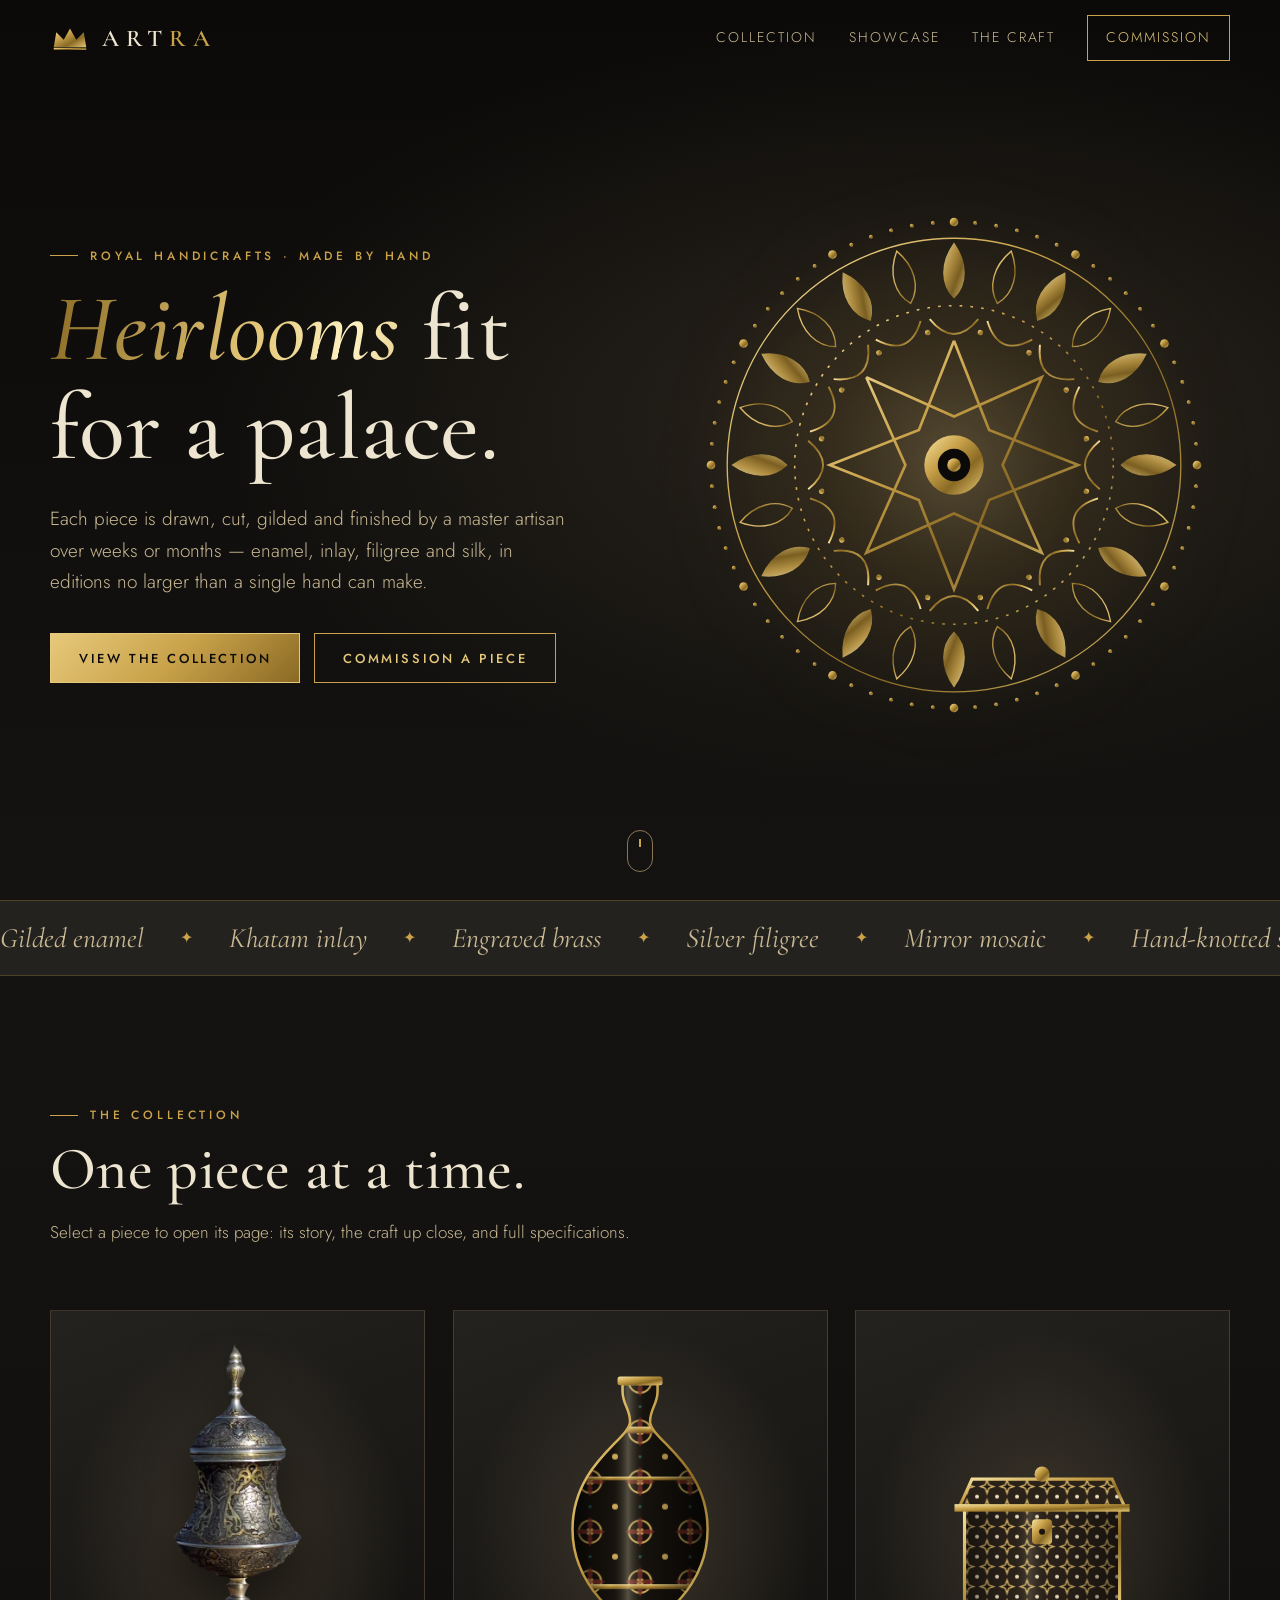
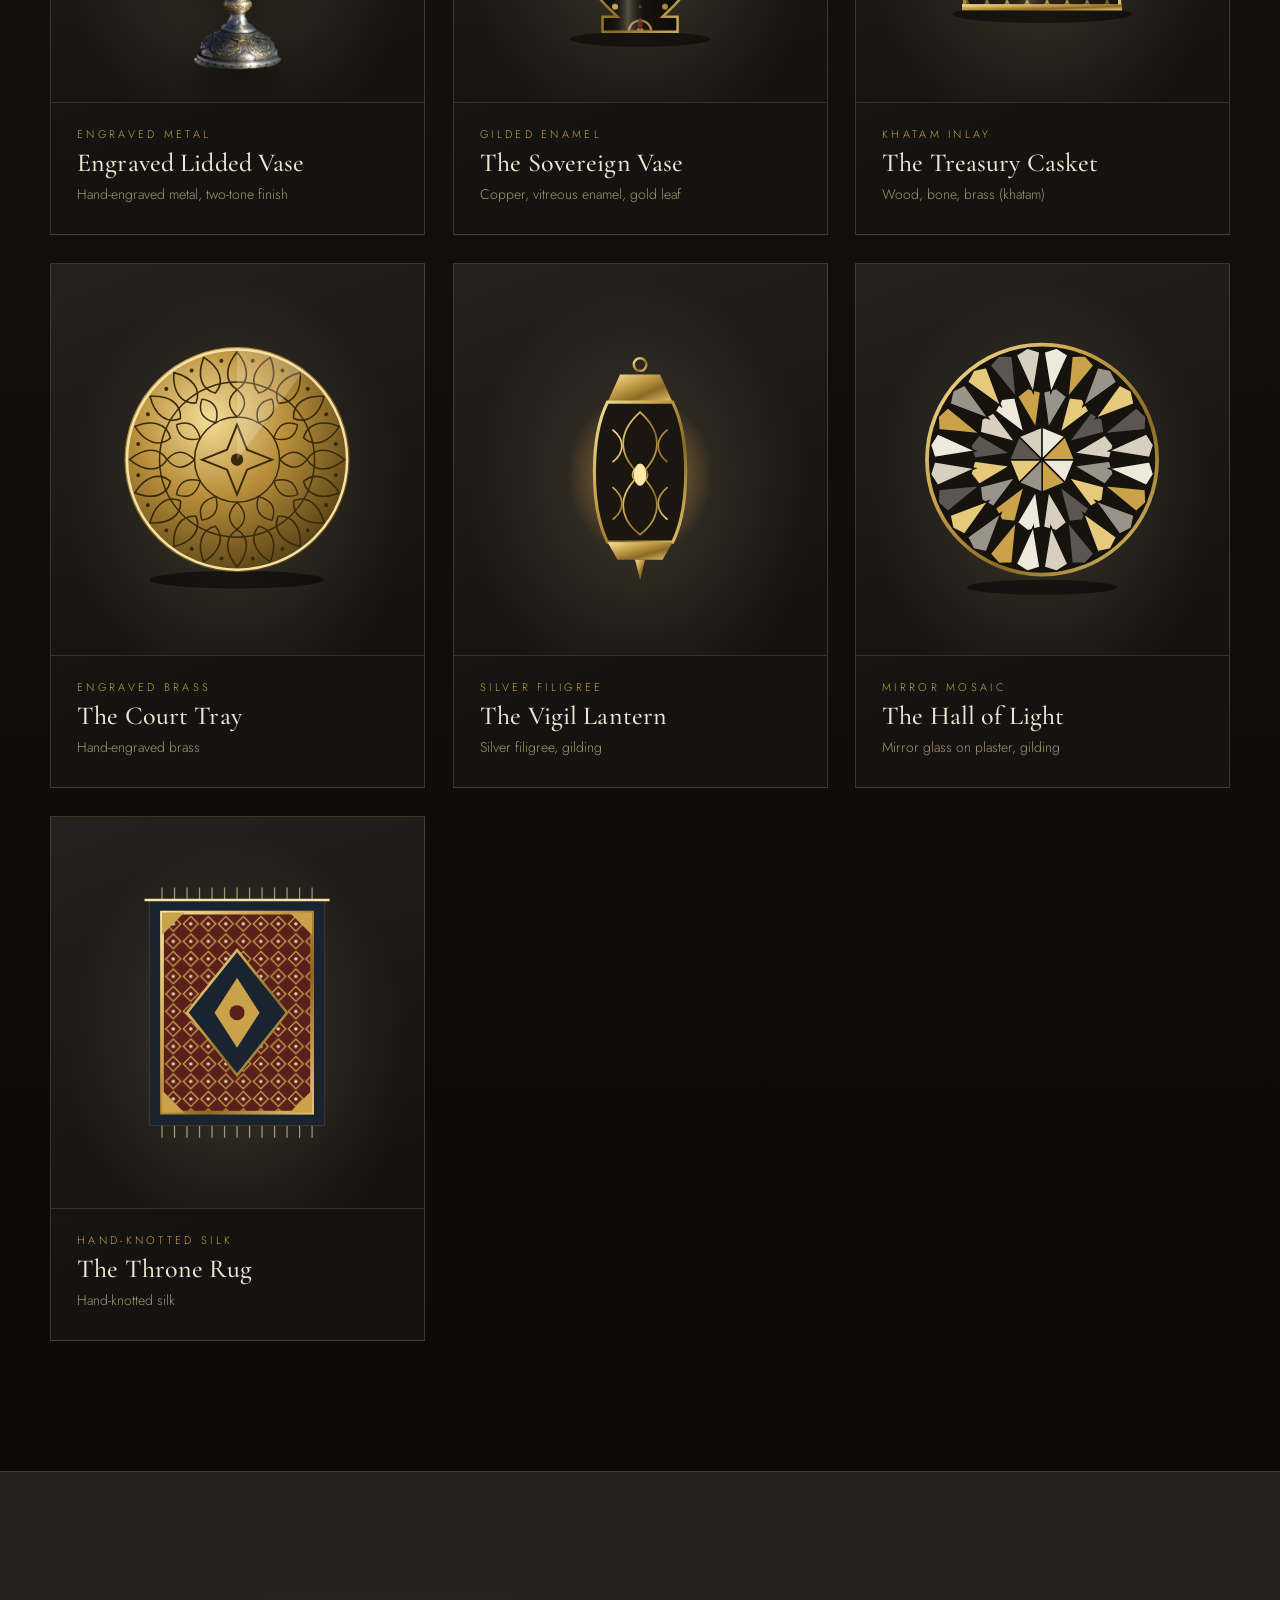
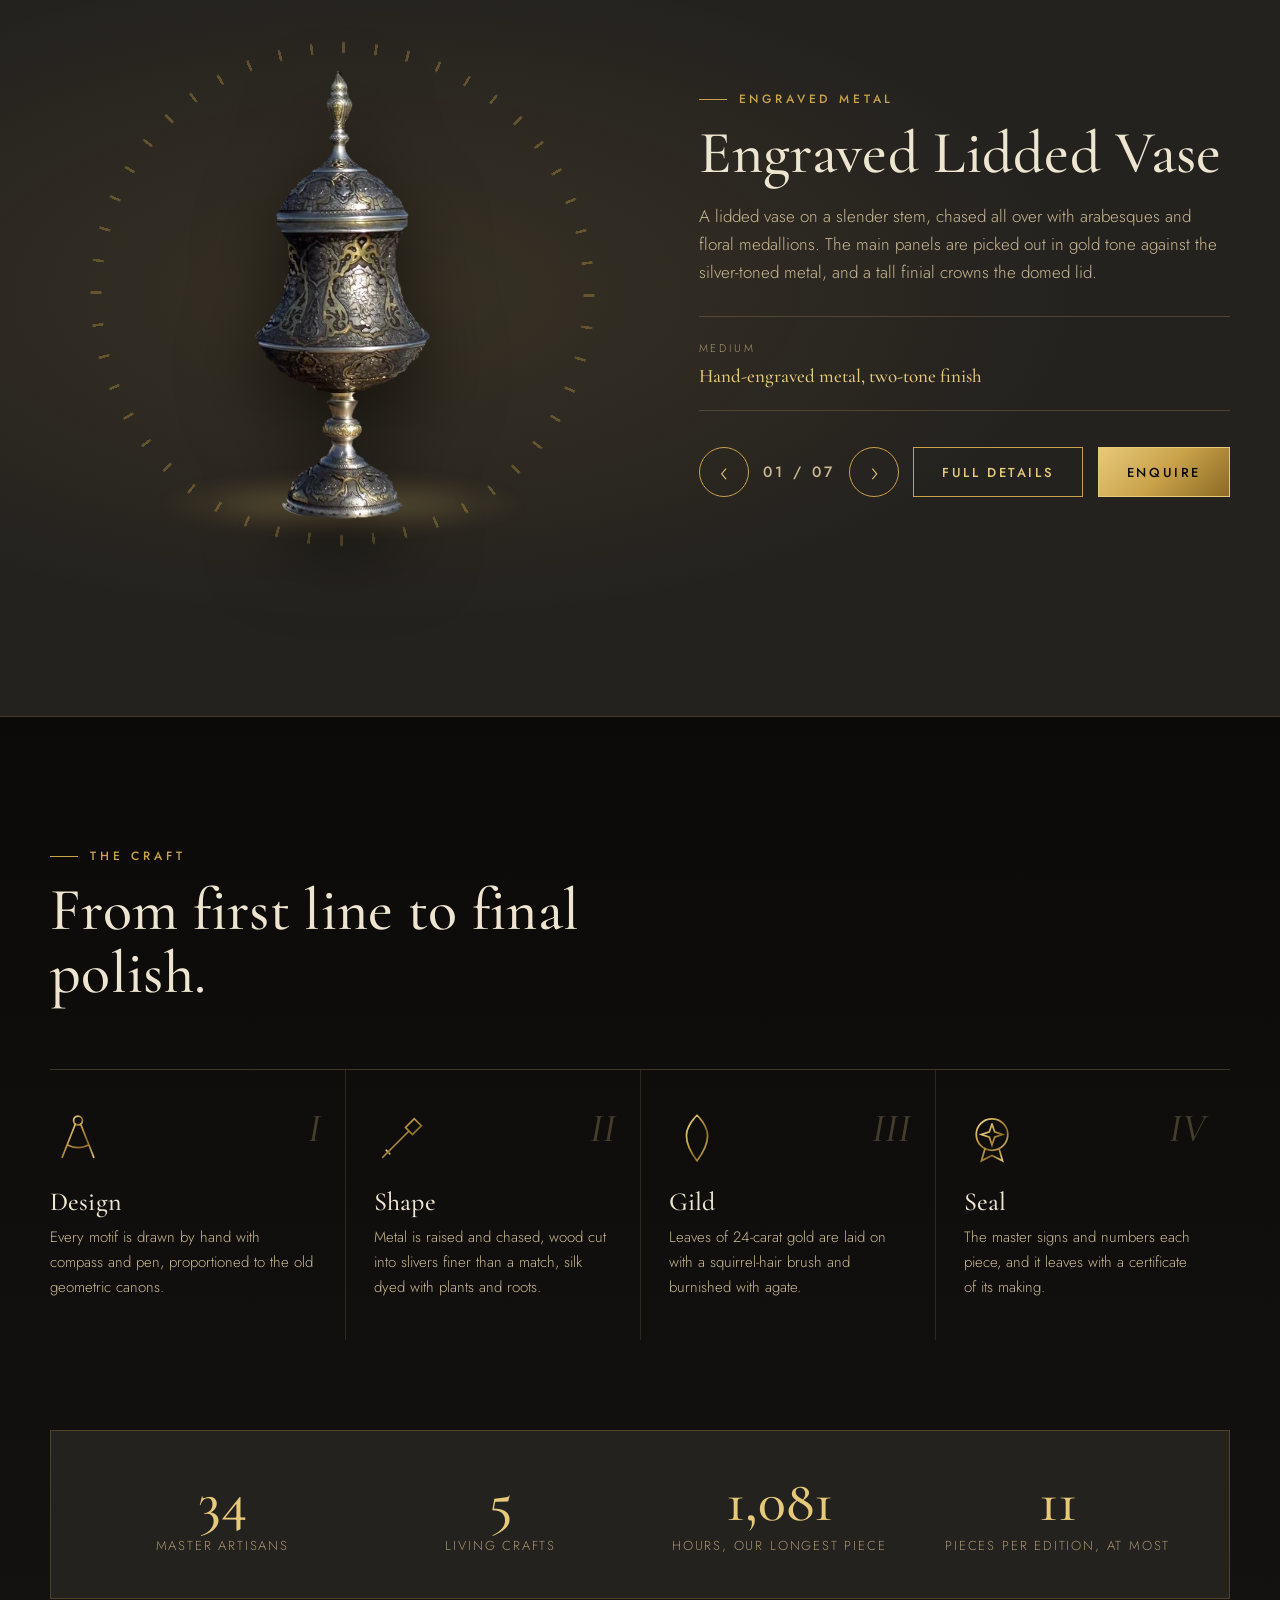
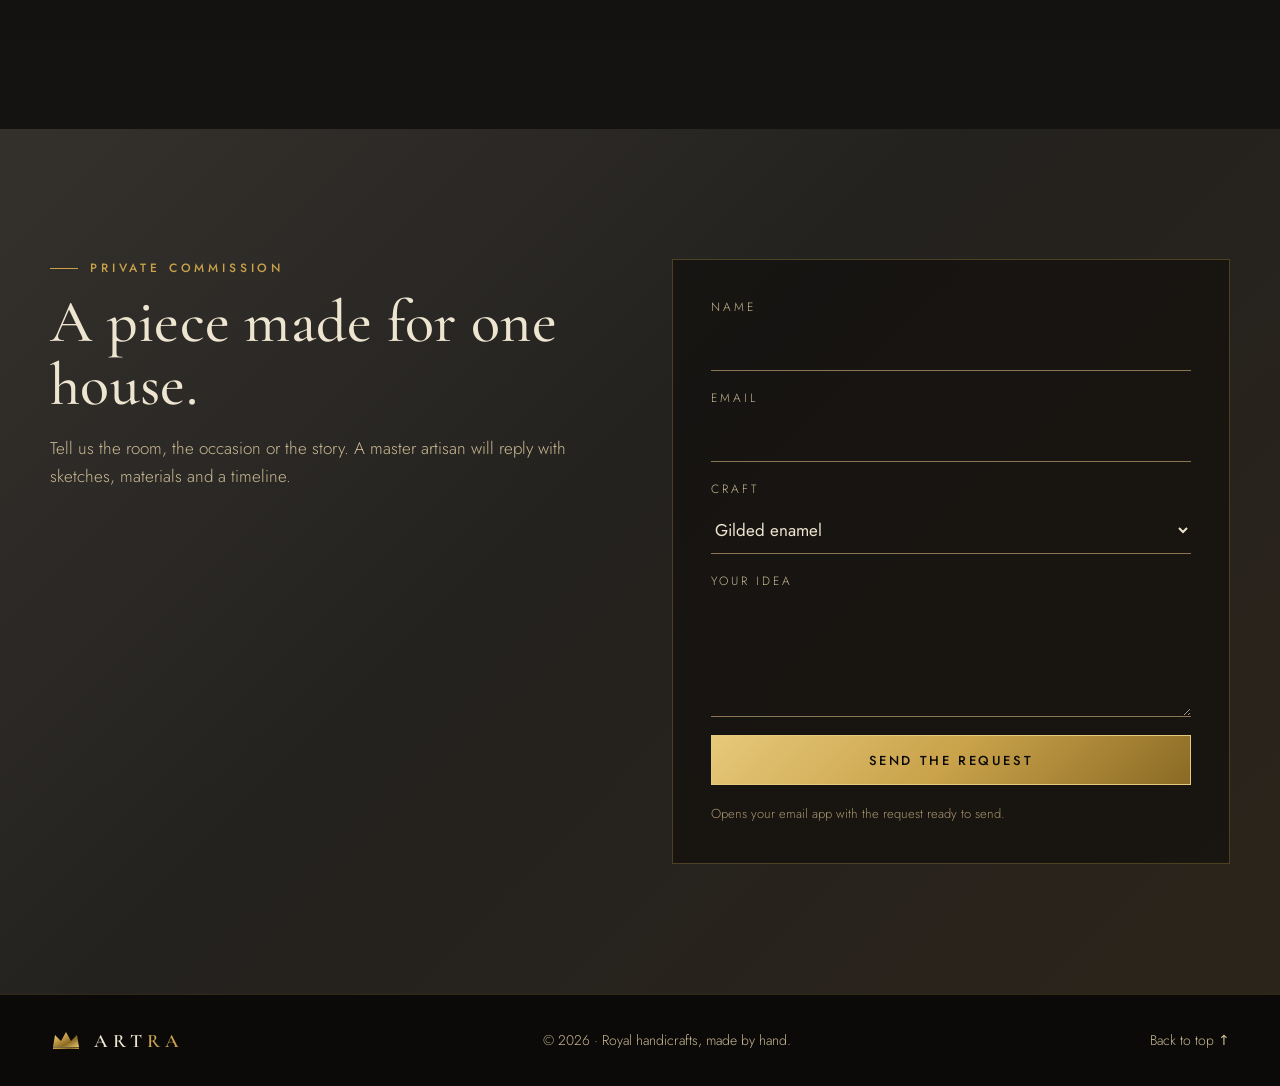
==== commit 78db1f73: "ARTRA: add the engraved lidded vase from its photo The first real piece in the collection, shown fro" ====
--- a/royal/index.html
+++ b/royal/index.html
@@ -10,7 +10,7 @@
   <link rel="preconnect" href="https://fonts.googleapis.com">
   <link rel="preconnect" href="https://fonts.gstatic.com" crossorigin>
   <link href="https://fonts.googleapis.com/css2?family=Cormorant+Garamond:ital,wght@0,400;0,500;0,600;1,400&family=Jost:wght@300;400;500&display=swap" rel="stylesheet">
-  <link rel="stylesheet" href="/royal/royal.css?v=3">
+  <link rel="stylesheet" href="/royal/royal.css?v=7">
   <script>document.documentElement.className += " js";</script>
 </head>
 <body>
@@ -79,7 +79,7 @@
   <div class="wrap">
     <div class="section-head reveal">
       <p class="eyebrow">The collection</p>
-      <h2>Six crafts, one standard.</h2>
+      <h2>One piece at a time.</h2>
       <p class="muted">Select a piece to open its page: its story, the craft up close, and full specifications.</p>
     </div>
 
@@ -256,8 +256,8 @@
   </div>
 </footer>
 
-<script src="/royal/products.js?v=2"></script>
-<script src="/royal/art.js?v=1"></script>
-<script src="/royal/royal.js?v=3"></script>
+<script src="/royal/products.js?v=4"></script>
+<script src="/royal/art.js?v=2"></script>
+<script src="/royal/royal.js?v=5"></script>
 </body>
 </html>
--- a/royal/royal.css
+++ b/royal/royal.css
@@ -206,11 +206,11 @@
 .fade { animation: fade .6s var(--ease); }
 @keyframes fade { from { opacity: 0; transform: translateY(10px); } }
 
-.stage-art .photo, .stage-art > img { width: 100%; height: 100%; object-fit: contain; }
+.stage-art .photo, .stage-art > img { width: 100%; height: 100%; object-fit: contain; -webkit-mask-image: radial-gradient(ellipse 70% 76% at 50% 50%, #000 60%, transparent 100%); mask-image: radial-gradient(ellipse 70% 76% at 50% 50%, #000 60%, transparent 100%); }
 
 /* Photo cards (products added from the form with a photo and no drawing) */
 .piece-photo { padding: 0; overflow: hidden; }
-.piece-photo img { width: 100%; height: 100%; object-fit: cover; transition: transform .8s var(--ease); }
+.piece-photo img { width: 100%; height: 100%; object-fit: cover; object-position: 50% 42%; transition: transform .8s var(--ease); }
 .piece:hover .piece-photo img { transform: scale(1.05); }
 
 /* Craft steps */
@@ -289,3 +289,11 @@
   .js .reveal { opacity: 1; transform: none; }
   #dust { display: none; }
 }
+
+/* Cut-out photos (background removed) sit free like the drawings */
+.piece-photo.cutout { padding: 26px; }
+.piece-photo { position: relative; }
+.piece-photo img { position: absolute; inset: 0; }
+.piece-photo.cutout img { inset: 26px; width: calc(100% - 52px); height: calc(100% - 52px); object-fit: contain; filter: drop-shadow(0 24px 22px rgba(0, 0, 0, .55)); }
+.stage-art .photo { position: absolute; inset: 0; }
+.stage-art .photo.cutout { -webkit-mask-image: none; mask-image: none; filter: drop-shadow(0 30px 40px rgba(0, 0, 0, .6)); }
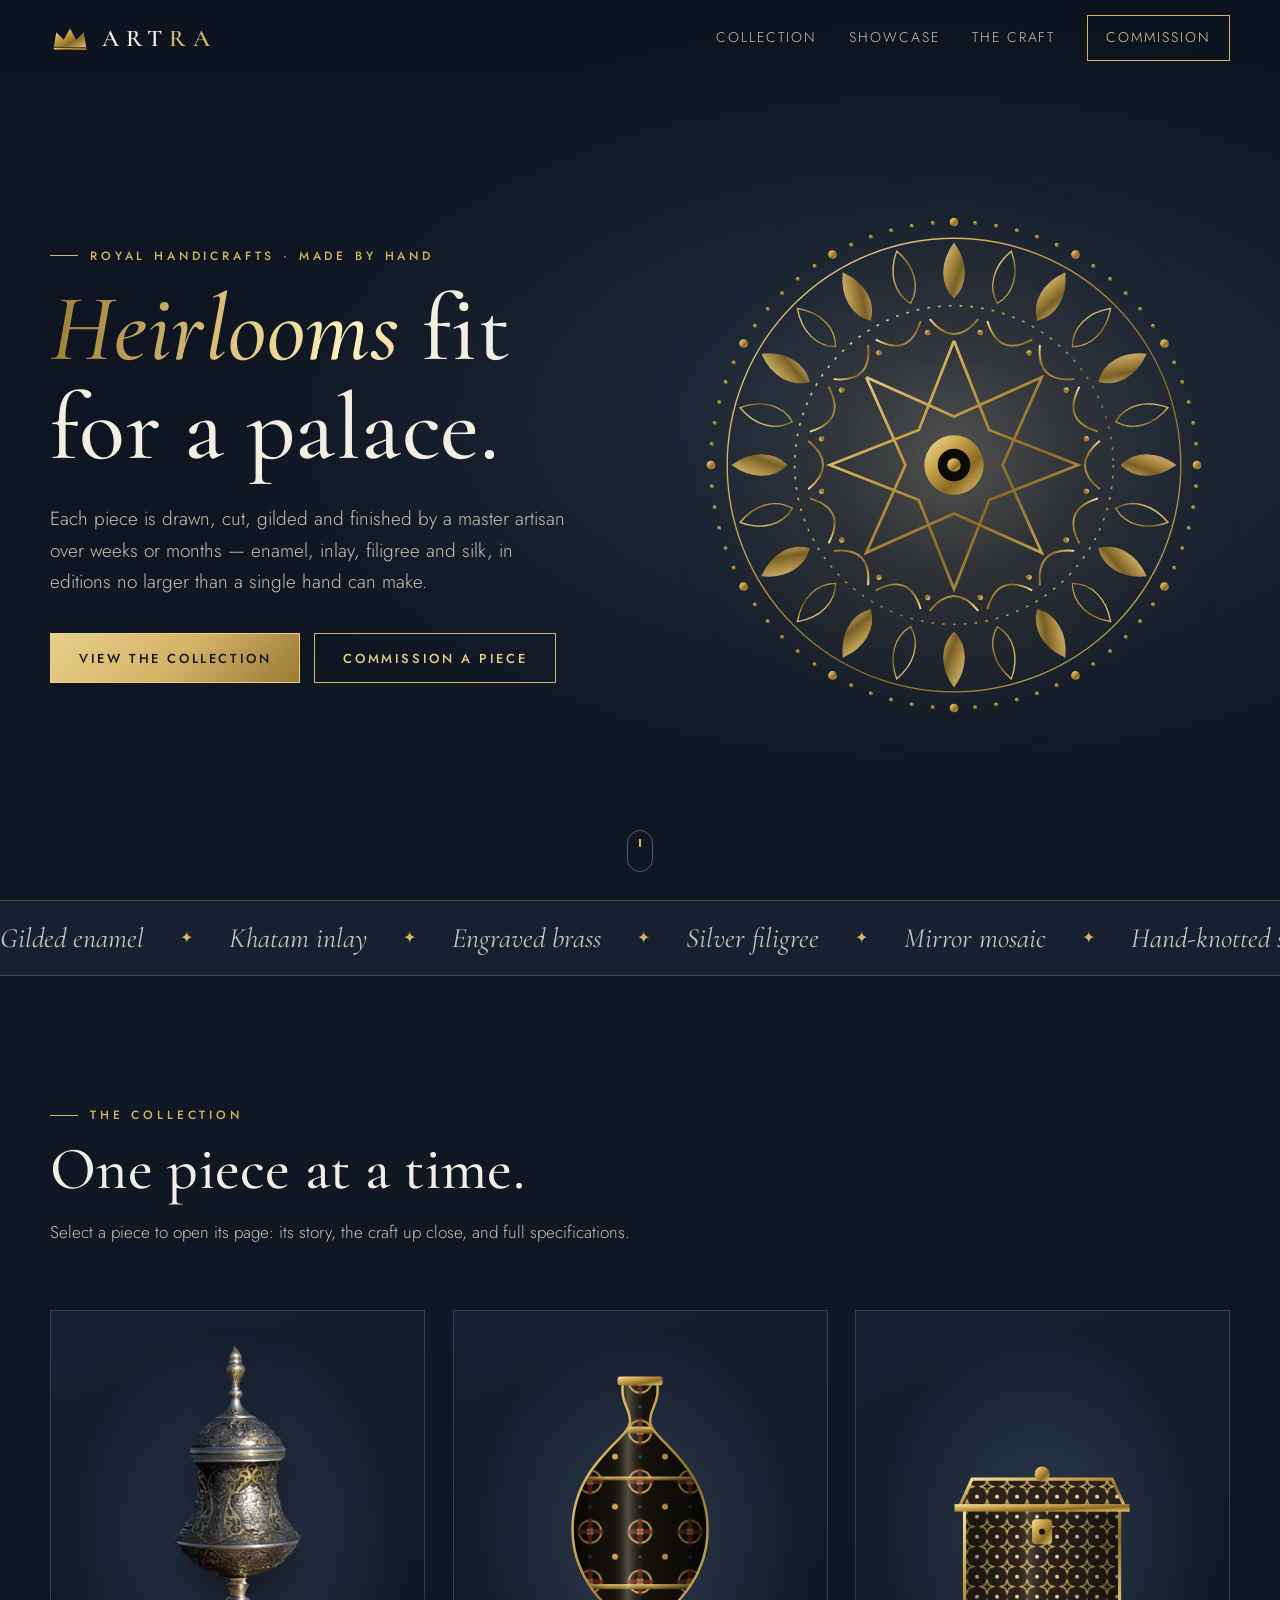
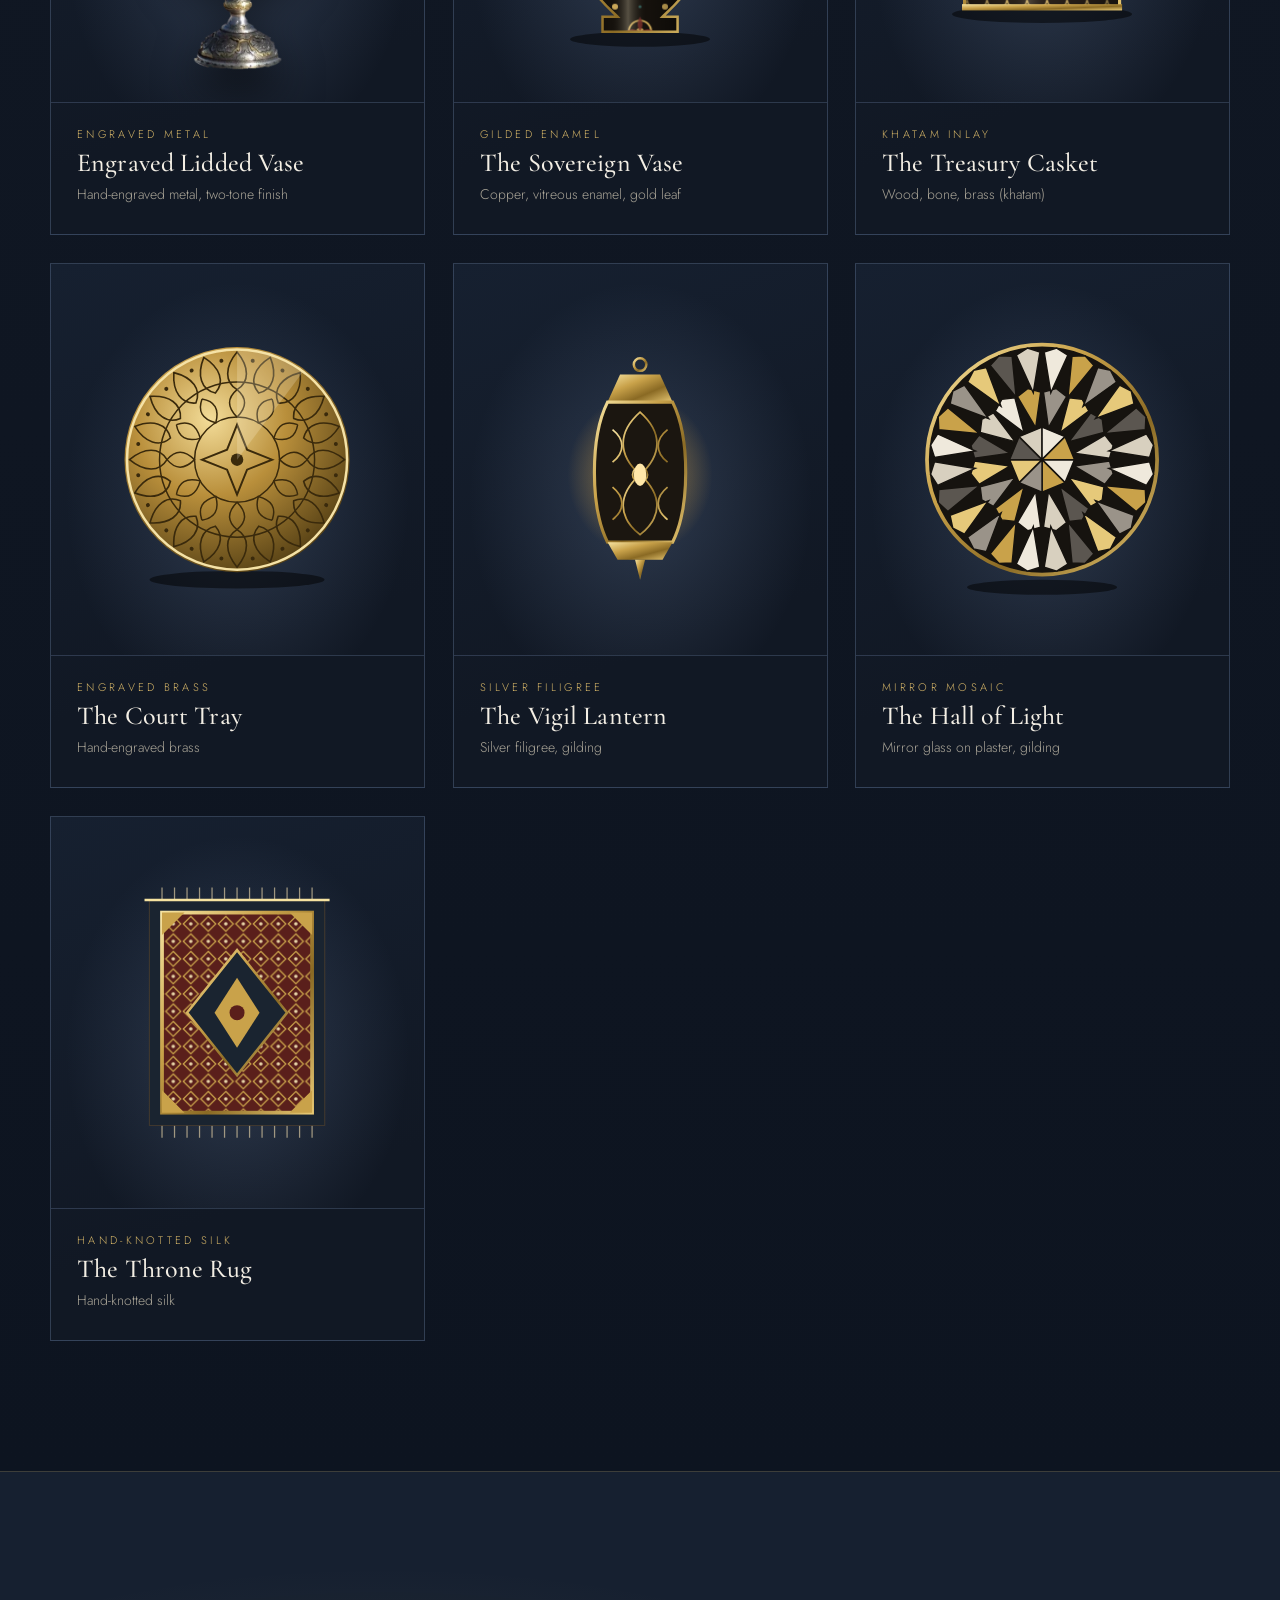
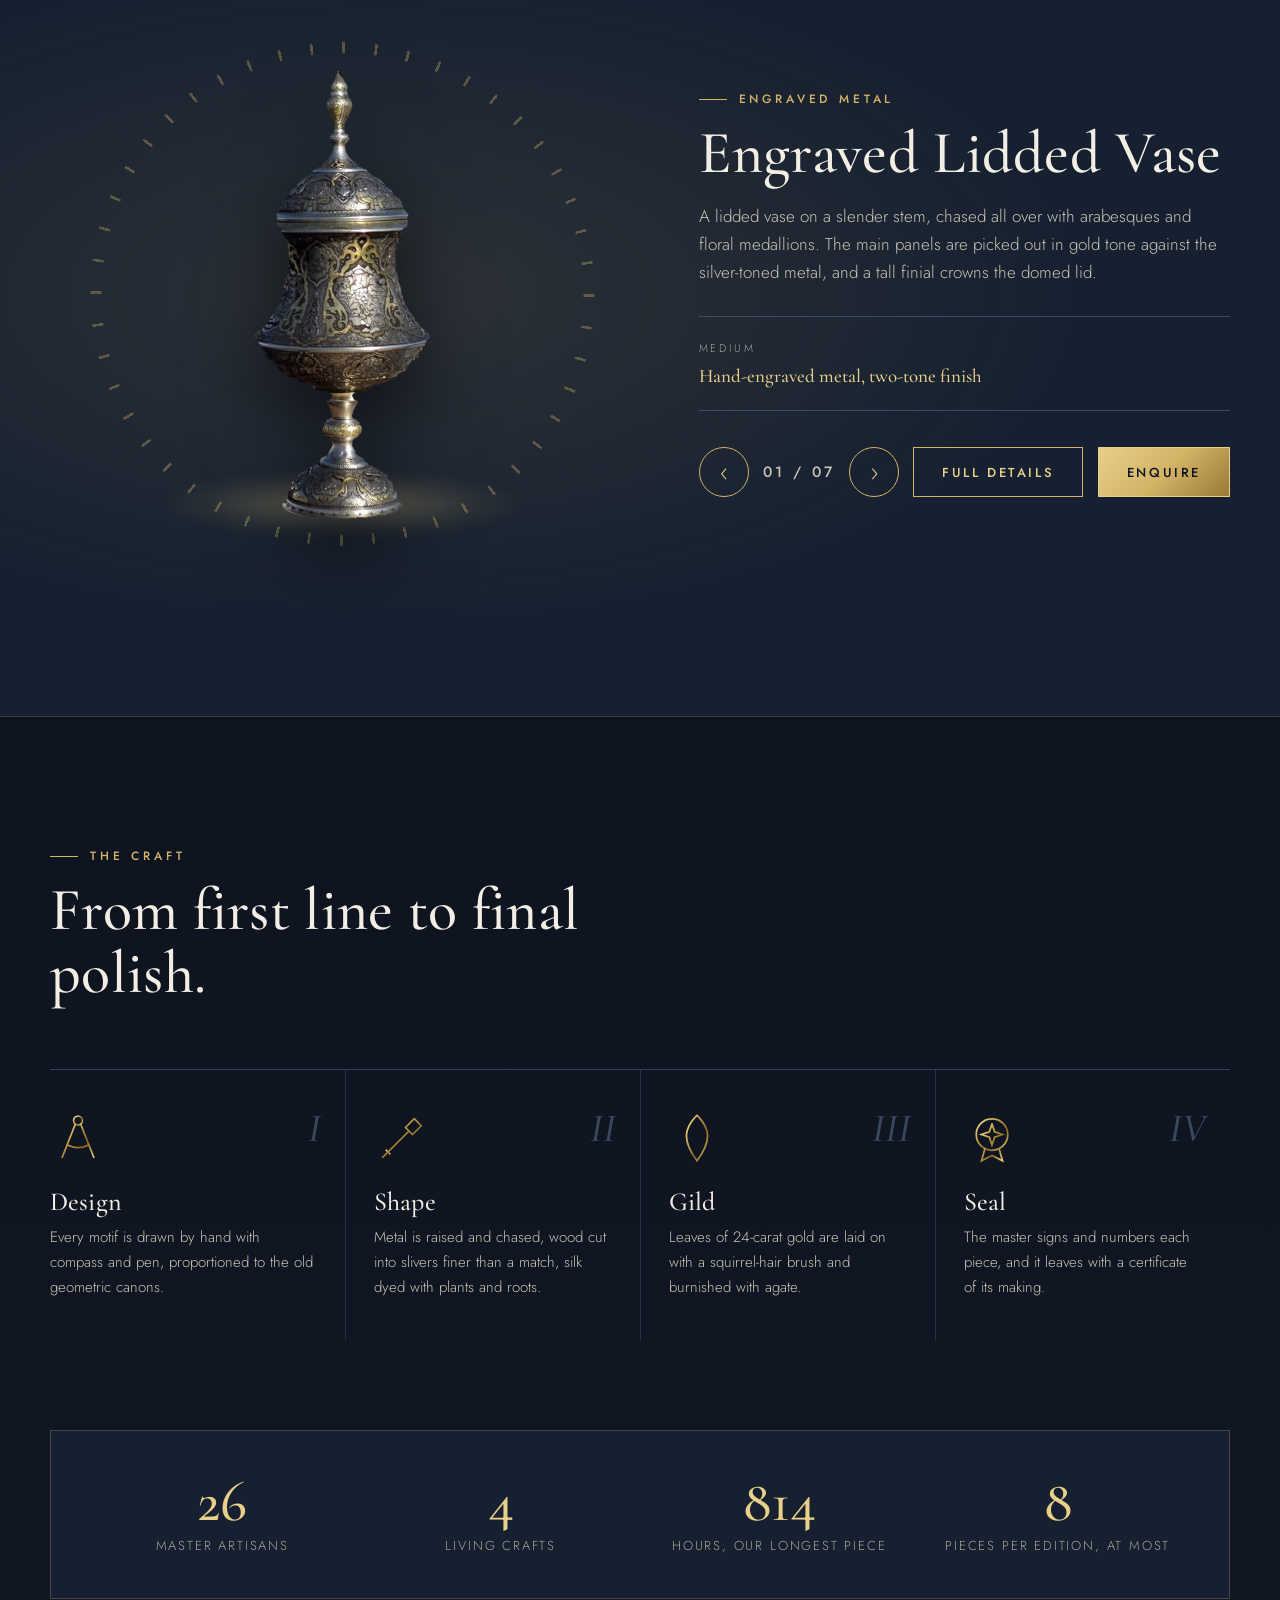
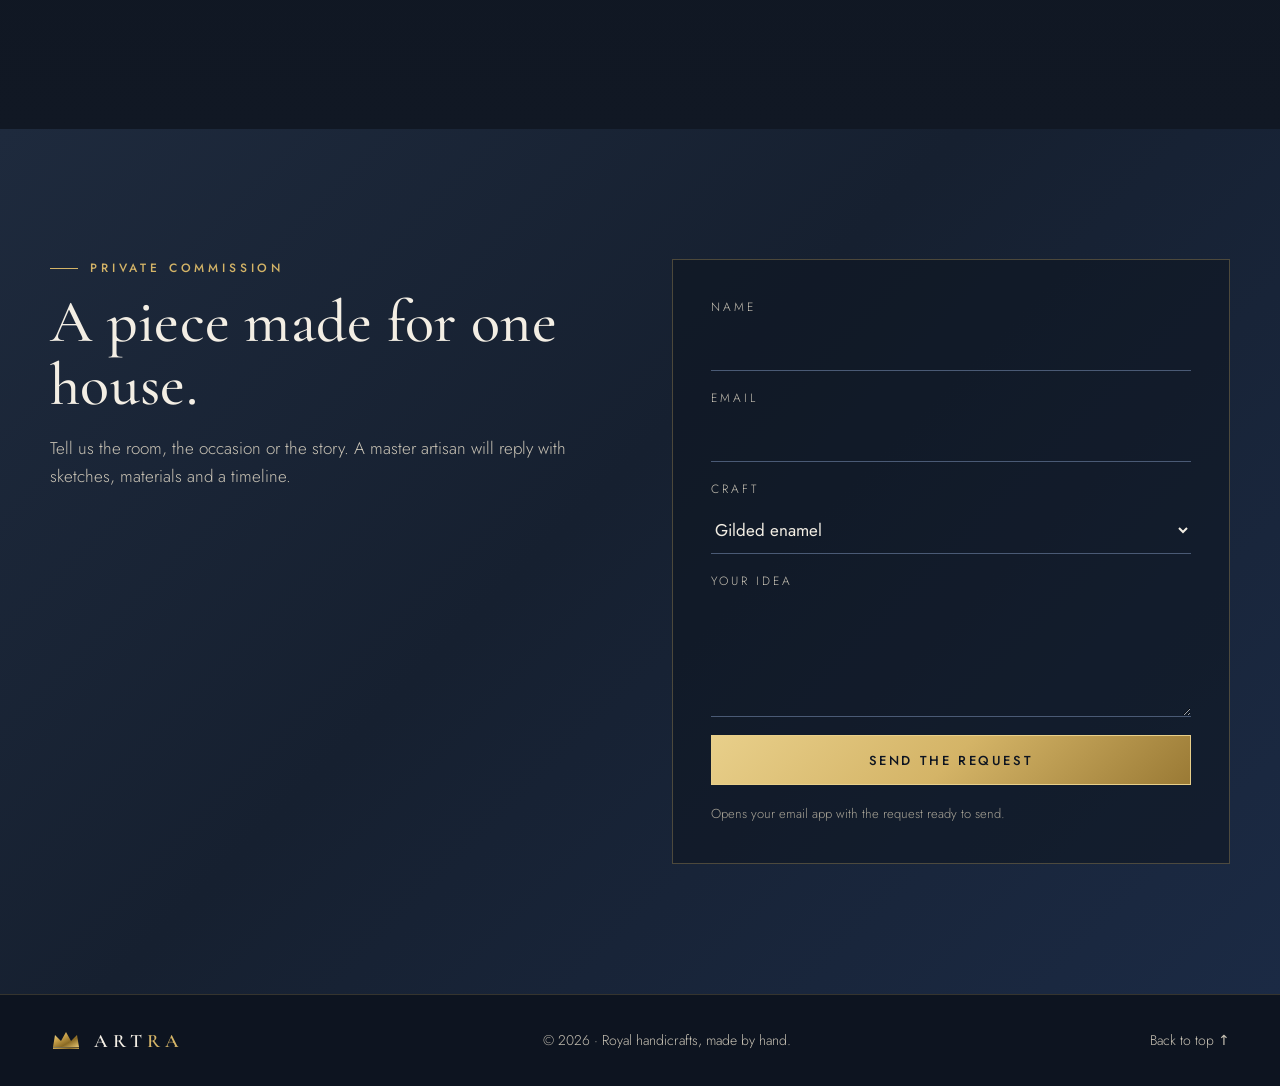
==== commit 736974b9: "ARTRA: Royal Ink theme Deep ink blue grounds with ivory type and gold accents across the collection " ====
--- a/royal/index.html
+++ b/royal/index.html
@@ -5,12 +5,12 @@
   <meta name="viewport" content="width=device-width, initial-scale=1">
   <title>ARTRA — Royal handicrafts</title>
   <meta name="description" content="ARTRA: royal art pieces made by hand — gilded enamel, inlaid khatam, engraved brass, filigree, mirror mosaic and silk.">
-  <meta name="theme-color" content="#0b0a09">
-  <link rel="icon" href="data:image/svg+xml,%3Csvg xmlns='http://www.w3.org/2000/svg' viewBox='0 0 64 64'%3E%3Crect width='64' height='64' rx='14' fill='%230b0a09'/%3E%3Cpath d='M12 44 L16 22 L26 32 L32 16 L38 32 L48 22 L52 44 Z' fill='%23c9a24a'/%3E%3C/svg%3E">
+  <meta name="theme-color" content="#111824">
+  <link rel="icon" href="data:image/svg+xml,%3Csvg xmlns='http://www.w3.org/2000/svg' viewBox='0 0 64 64'%3E%3Crect width='64' height='64' rx='14' fill='%23111824'/%3E%3Cpath d='M12 44 L16 22 L26 32 L32 16 L38 32 L48 22 L52 44 Z' fill='%23c9a24a'/%3E%3C/svg%3E">
   <link rel="preconnect" href="https://fonts.googleapis.com">
   <link rel="preconnect" href="https://fonts.gstatic.com" crossorigin>
   <link href="https://fonts.googleapis.com/css2?family=Cormorant+Garamond:ital,wght@0,400;0,500;0,600;1,400&family=Jost:wght@300;400;500&display=swap" rel="stylesheet">
-  <link rel="stylesheet" href="/royal/royal.css?v=7">
+  <link rel="stylesheet" href="/royal/royal.css?v=8">
   <script>document.documentElement.className += " js";</script>
 </head>
 <body>
--- a/royal/royal.css
+++ b/royal/royal.css
@@ -1,16 +1,16 @@
 /* ARTRA — gold, dark gray, dark beige and black */
 :root {
-  --black: #0b0a09;
-  --coal: #141311;
-  --gray: #24221f;
-  --gray-2: #34312d;
-  --beige: #8a7655;
-  --beige-2: #a8946f;
-  --beige-3: #c9b993;
-  --gold: #c9a24a;
-  --gold-2: #e6c97a;
-  --gold-3: #8a6a24;
-  --ivory: #eee5d0;
+  --black: #0d1420;
+  --coal: #111824;
+  --gray: #162030;
+  --gray-2: #1e2a3d;
+  --beige: #4a5a75;
+  --beige-2: #a9a497;
+  --beige-3: #c9c3b5;
+  --gold: #d4b467;
+  --gold-2: #e8cf8a;
+  --gold-3: #9a7a35;
+  --ivory: #f3eee4;
   --serif: "Cormorant Garamond", "Times New Roman", serif;
   --sans: "Jost", system-ui, sans-serif;
   --ease: cubic-bezier(.2, .7, .2, 1);
@@ -51,7 +51,7 @@
 
 /* Header */
 .top { position: fixed; inset: 0 0 auto; z-index: 20; transition: background .4s, border-color .4s; border-bottom: 1px solid transparent; }
-.top.scrolled { background: rgba(11, 10, 9, .82); backdrop-filter: blur(10px); border-color: rgba(201, 162, 74, .18); }
+.top.scrolled { background: rgba(13, 20, 32, .82); backdrop-filter: blur(10px); border-color: rgba(212, 180, 103, .18); }
 .top-in { display: flex; align-items: center; height: 76px; gap: 24px; }
 .mark { display: flex; align-items: center; gap: 12px; font: 600 24px var(--serif); letter-spacing: .28em; }
 .mark svg { width: 40px; }
@@ -79,21 +79,21 @@
 .btn-gold { background: linear-gradient(135deg, var(--gold-2), var(--gold) 50%, var(--gold-3)); color: var(--black); border-color: var(--gold-2); }
 .btn-gold::after { content: ""; position: absolute; inset: 0; background: linear-gradient(100deg, transparent 30%, rgba(255,255,255,.55) 50%, transparent 70%); transform: translateX(-120%); transition: transform .8s var(--ease); }
 .btn-gold:hover::after { transform: translateX(120%); }
-.btn-gold:hover { box-shadow: 0 10px 30px -10px rgba(201, 162, 74, .7); }
+.btn-gold:hover { box-shadow: 0 10px 30px -10px rgba(212, 180, 103, .7); }
 .btn-ghost { color: var(--gold-2); background: transparent; }
-.btn-ghost:hover { background: rgba(201, 162, 74, .1); }
+.btn-ghost:hover { background: rgba(212, 180, 103, .1); }
 
 /* Hero */
 .hero {
   min-height: 100vh; min-height: 100svh; display: grid; align-items: center; padding: 110px 0 80px; position: relative;
-  background: radial-gradient(ellipse at 72% 45%, rgba(138, 118, 85, .22), transparent 55%), linear-gradient(180deg, var(--black), var(--coal));
+  background: radial-gradient(ellipse at 72% 45%, rgba(110, 132, 168, .22), transparent 55%), linear-gradient(180deg, var(--black), var(--coal));
 }
 .hero-in { display: grid; grid-template-columns: 1.05fr 1fr; gap: 48px; align-items: center; }
 .lede { font-size: 19px; color: var(--beige-3); max-width: 520px; margin: 26px 0 36px; }
 .hero-actions { display: flex; gap: 14px; flex-wrap: wrap; }
 
 .medallion { position: relative; aspect-ratio: 1; width: 100%; max-width: 540px; justify-self: center; }
-.medallion svg { width: 100%; height: 100%; overflow: visible; filter: drop-shadow(0 0 40px rgba(201, 162, 74, .18)); }
+.medallion svg { width: 100%; height: 100%; overflow: visible; filter: drop-shadow(0 0 40px rgba(212, 180, 103, .18)); }
 .m-ring { transform-origin: 0 0; transform-box: view-box; }
 .m-ring-1 { animation: spin 90s linear infinite; }
 .m-ring-2 { animation: spin 60s linear infinite reverse; }
@@ -109,7 +109,7 @@
 @keyframes cue { 60% { transform: translateY(14px); opacity: 0; } 100% { opacity: 0; } }
 
 /* Marquee */
-.marquee { border-block: 1px solid rgba(201, 162, 74, .25); background: var(--gray); overflow: hidden; padding: 20px 0; }
+.marquee { border-block: 1px solid rgba(212, 180, 103, .25); background: var(--gray); overflow: hidden; padding: 20px 0; }
 .marquee-track { display: flex; gap: 36px; width: max-content; animation: marquee 40s linear infinite;
   font: italic 400 28px var(--serif); color: var(--beige-3); white-space: nowrap; align-items: center; }
 .marquee i { font-style: normal; color: var(--gold); font-size: 16px; }
@@ -123,24 +123,24 @@
 #collection { background: linear-gradient(180deg, var(--coal), var(--black)); }
 .grid { display: grid; grid-template-columns: repeat(3, 1fr); gap: 28px; }
 .piece {
-  text-align: start; color: inherit; background: linear-gradient(160deg, var(--gray) 0%, var(--coal) 70%); border: 1px solid rgba(138, 118, 85, .35);
+  text-align: start; color: inherit; background: linear-gradient(160deg, var(--gray) 0%, var(--coal) 70%); border: 1px solid rgba(110, 132, 168, .35);
   padding: 0; cursor: pointer; position: relative; overflow: hidden; display: flex; flex-direction: column;
   transform: perspective(900px) rotateX(var(--rx, 0deg)) rotateY(var(--ry, 0deg)); transition: transform .5s var(--ease), border-color .4s, box-shadow .4s;
 }
 .piece::before {
   content: ""; position: absolute; inset: 0; pointer-events: none; opacity: 0; transition: opacity .4s;
-  background: radial-gradient(circle at var(--mx, 50%) var(--my, 50%), rgba(230, 201, 122, .18), transparent 45%);
-}
-.piece:hover, .piece:focus-visible { border-color: var(--gold); box-shadow: 0 30px 60px -30px rgba(0, 0, 0, .9), 0 0 0 1px rgba(201, 162, 74, .3); outline: none; }
+  background: radial-gradient(circle at var(--mx, 50%) var(--my, 50%), rgba(232, 207, 138, .18), transparent 45%);
+}
+.piece:hover, .piece:focus-visible { border-color: var(--gold); box-shadow: 0 30px 60px -30px rgba(0, 0, 0, .9), 0 0 0 1px rgba(212, 180, 103, .3); outline: none; }
 .piece:hover::before { opacity: 1; }
 .piece.is-active { border-color: var(--gold); }
 .piece-art {
   aspect-ratio: 1 / 1.05; display: grid; place-items: center; padding: 26px;
-  background: radial-gradient(ellipse at 50% 60%, rgba(138, 118, 85, .3), transparent 65%);
+  background: radial-gradient(ellipse at 50% 60%, rgba(110, 132, 168, .3), transparent 65%);
 }
 .piece-art .art { width: 78%; height: 100%; overflow: visible; transition: transform .7s var(--ease); }
 .piece:hover .art { transform: translateY(-8px) scale(1.04); }
-.piece-info { padding: 22px 26px 28px; border-top: 1px solid rgba(138, 118, 85, .3); display: grid; gap: 6px; }
+.piece-info { padding: 22px 26px 28px; border-top: 1px solid rgba(110, 132, 168, .3); display: grid; gap: 6px; }
 .piece-craft { font-size: 11px; letter-spacing: .3em; text-transform: uppercase; color: var(--gold); }
 .piece-meta { font-size: 14px; color: var(--beige-2); }
 
@@ -179,23 +179,23 @@
 .paused, .paused * { animation-play-state: paused !important; }
 
 /* Showcase */
-.showcase { background: radial-gradient(ellipse at 30% 50%, rgba(201, 162, 74, .12), transparent 55%), var(--gray); border-block: 1px solid rgba(201, 162, 74, .2); }
+.showcase { background: radial-gradient(ellipse at 30% 50%, rgba(212, 180, 103, .12), transparent 55%), var(--gray); border-block: 1px solid rgba(212, 180, 103, .2); }
 .showcase-in { display: grid; grid-template-columns: 1.1fr 1fr; gap: 64px; align-items: center; }
 .stage { position: relative; aspect-ratio: 1; display: grid; place-items: center; }
-.stage-ring { position: absolute; inset: 6%; border-radius: 50%; border: 1px solid rgba(201, 162, 74, .3);
-  background: repeating-conic-gradient(from 0deg, rgba(201,162,74,.35) 0 .6deg, transparent .6deg 7.5deg);
+.stage-ring { position: absolute; inset: 6%; border-radius: 50%; border: 1px solid rgba(212, 180, 103, .3);
+  background: repeating-conic-gradient(from 0deg, rgba(212, 180, 103,.35) 0 .6deg, transparent .6deg 7.5deg);
   -webkit-mask: radial-gradient(circle, transparent 66%, #000 66.5%, #000 69%, transparent 69.5%);
   mask: radial-gradient(circle, transparent 66%, #000 66.5%, #000 69%, transparent 69.5%);
   animation: spin 50s linear infinite; }
 .stage-plinth { position: absolute; left: 18%; right: 18%; bottom: 8%; height: 12%; border-radius: 50%;
-  background: radial-gradient(ellipse, rgba(230, 201, 122, .35), rgba(201, 162, 74, .08) 50%, transparent 70%); filter: blur(4px); }
+  background: radial-gradient(ellipse, rgba(232, 207, 138, .35), rgba(212, 180, 103, .08) 50%, transparent 70%); filter: blur(4px); }
 .stage-art { width: 68%; height: 80%; position: relative; z-index: 1; animation: float 6s ease-in-out infinite; }
 .stage-art .art { width: 100%; height: 100%; overflow: visible; filter: drop-shadow(0 30px 40px rgba(0,0,0,.6)); }
 .stage-art.swap { animation: swapIn .9s var(--ease); }
 @keyframes float { 50% { transform: translateY(-14px); } }
 @keyframes swapIn { from { opacity: 0; transform: translateY(30px) scale(.92); filter: blur(6px); } }
 .stage-copy h2 { transition: opacity .4s; }
-.specs { display: grid; grid-template-columns: repeat(auto-fit, minmax(140px, 1fr)); gap: 18px; margin: 30px 0 36px; padding: 22px 0; border-block: 1px solid rgba(138, 118, 85, .4); }
+.specs { display: grid; grid-template-columns: repeat(auto-fit, minmax(140px, 1fr)); gap: 18px; margin: 30px 0 36px; padding: 22px 0; border-block: 1px solid rgba(110, 132, 168, .4); }
 .specs dt { font-size: 11px; letter-spacing: .26em; text-transform: uppercase; color: var(--beige-2); margin-bottom: 6px; }
 .specs dd { margin: 0; font: 500 19px/1.3 var(--serif); color: var(--gold-2); }
 .stage-nav { display: flex; align-items: center; gap: 14px; flex-wrap: wrap; }
@@ -215,25 +215,25 @@
 
 /* Craft steps */
 #craft { background: linear-gradient(180deg, var(--black), var(--coal)); }
-.steps { list-style: none; margin: 0; padding: 0; display: grid; grid-template-columns: repeat(4, 1fr); gap: 0; border-top: 1px solid rgba(138, 118, 85, .4); }
+.steps { list-style: none; margin: 0; padding: 0; display: grid; grid-template-columns: repeat(4, 1fr); gap: 0; border-top: 1px solid rgba(110, 132, 168, .4); }
 .step { padding: 40px 28px 40px 0; position: relative; }
-.step + .step { padding-inline-start: 28px; border-inline-start: 1px solid rgba(138, 118, 85, .25); }
+.step + .step { padding-inline-start: 28px; border-inline-start: 1px solid rgba(110, 132, 168, .25); }
 .step svg { width: 56px; margin-bottom: 22px; }
-.step-n { position: absolute; top: 34px; inset-inline-end: 24px; font: italic 500 40px var(--serif); color: rgba(138, 118, 85, .45); }
+.step-n { position: absolute; top: 34px; inset-inline-end: 24px; font: italic 500 40px var(--serif); color: rgba(110, 132, 168, .45); }
 .step h3 { margin-bottom: 10px; }
 .step p { margin: 0; color: var(--beige-3); font-size: 15px; }
 .draw-on * { stroke-dasharray: 1; stroke-dashoffset: 1; transition: stroke-dashoffset 1.8s var(--ease) .2s; }
 .in .draw-on * { stroke-dashoffset: 0; }
 
-.stats { display: grid; grid-template-columns: repeat(4, 1fr); gap: 20px; margin-top: 90px; padding: 42px; background: var(--gray); border: 1px solid rgba(201, 162, 74, .25); }
+.stats { display: grid; grid-template-columns: repeat(4, 1fr); gap: 20px; margin-top: 90px; padding: 42px; background: var(--gray); border: 1px solid rgba(212, 180, 103, .25); }
 .stats div { display: grid; gap: 4px; text-align: center; }
 .stats strong { font: 500 clamp(40px, 5vw, 58px)/1 var(--serif); color: var(--gold-2); }
 .stats span { font-size: 13px; letter-spacing: .14em; text-transform: uppercase; color: var(--beige-2); }
 
 /* Commission */
-.commission { background: linear-gradient(135deg, var(--gray-2) 0%, var(--gray) 45%, #2b241a 100%); }
+.commission { background: linear-gradient(135deg, var(--gray-2) 0%, var(--gray) 45%, #1b2a44 100%); }
 .commission-in { display: grid; grid-template-columns: 1fr 1fr; gap: 64px; align-items: start; }
-.form { display: grid; gap: 18px; padding: 38px; background: rgba(11, 10, 9, .55); border: 1px solid rgba(201, 162, 74, .3); }
+.form { display: grid; gap: 18px; padding: 38px; background: rgba(13, 20, 32, .55); border: 1px solid rgba(212, 180, 103, .3); }
 .form label { display: grid; gap: 8px; font-size: 12px; letter-spacing: .24em; text-transform: uppercase; color: var(--beige-3); }
 .form input, .form select, .form textarea {
   font: 400 17px var(--sans); color: var(--ivory); background: transparent; border: 0; border-bottom: 1px solid var(--beige);
@@ -245,7 +245,7 @@
 .form-note { margin: 0; font-size: 13px; color: var(--beige-2); }
 
 /* Footer */
-.foot { background: var(--black); border-top: 1px solid rgba(201, 162, 74, .2); padding: 34px 0; font-size: 14px; }
+.foot { background: var(--black); border-top: 1px solid rgba(212, 180, 103, .2); padding: 34px 0; font-size: 14px; }
 .foot-in { display: flex; align-items: center; gap: 24px; flex-wrap: wrap; justify-content: space-between; }
 
 /* Scroll reveal */
@@ -264,7 +264,7 @@
 }
 @media (max-width: 720px) {
   .burger { display: block; }
-  .nav { position: fixed; inset: 76px 0 auto; flex-direction: column; gap: 0; background: rgba(11, 10, 9, .97); border-bottom: 1px solid rgba(201,162,74,.25);
+  .nav { position: fixed; inset: 76px 0 auto; flex-direction: column; gap: 0; background: rgba(13, 20, 32, .97); border-bottom: 1px solid rgba(212, 180, 103,.25);
     max-height: 0; overflow: hidden; transition: max-height .5s var(--ease); }
   .nav.open { max-height: 360px; }
   .nav a { padding: 18px 16px; width: 100%; text-align: center; }
@@ -275,7 +275,7 @@
   .medallion { max-width: 300px; }
   .grid { grid-template-columns: 1fr; }
   .steps { grid-template-columns: 1fr; }
-  .step, .step + .step { padding: 30px 0; border-inline-start: 0; border-bottom: 1px solid rgba(138, 118, 85, .25); }
+  .step, .step + .step { padding: 30px 0; border-inline-start: 0; border-bottom: 1px solid rgba(110, 132, 168, .25); }
   .specs { grid-template-columns: 1fr; gap: 12px; }
   .stats { padding: 28px 16px; }
   .form { padding: 26px 20px; }
